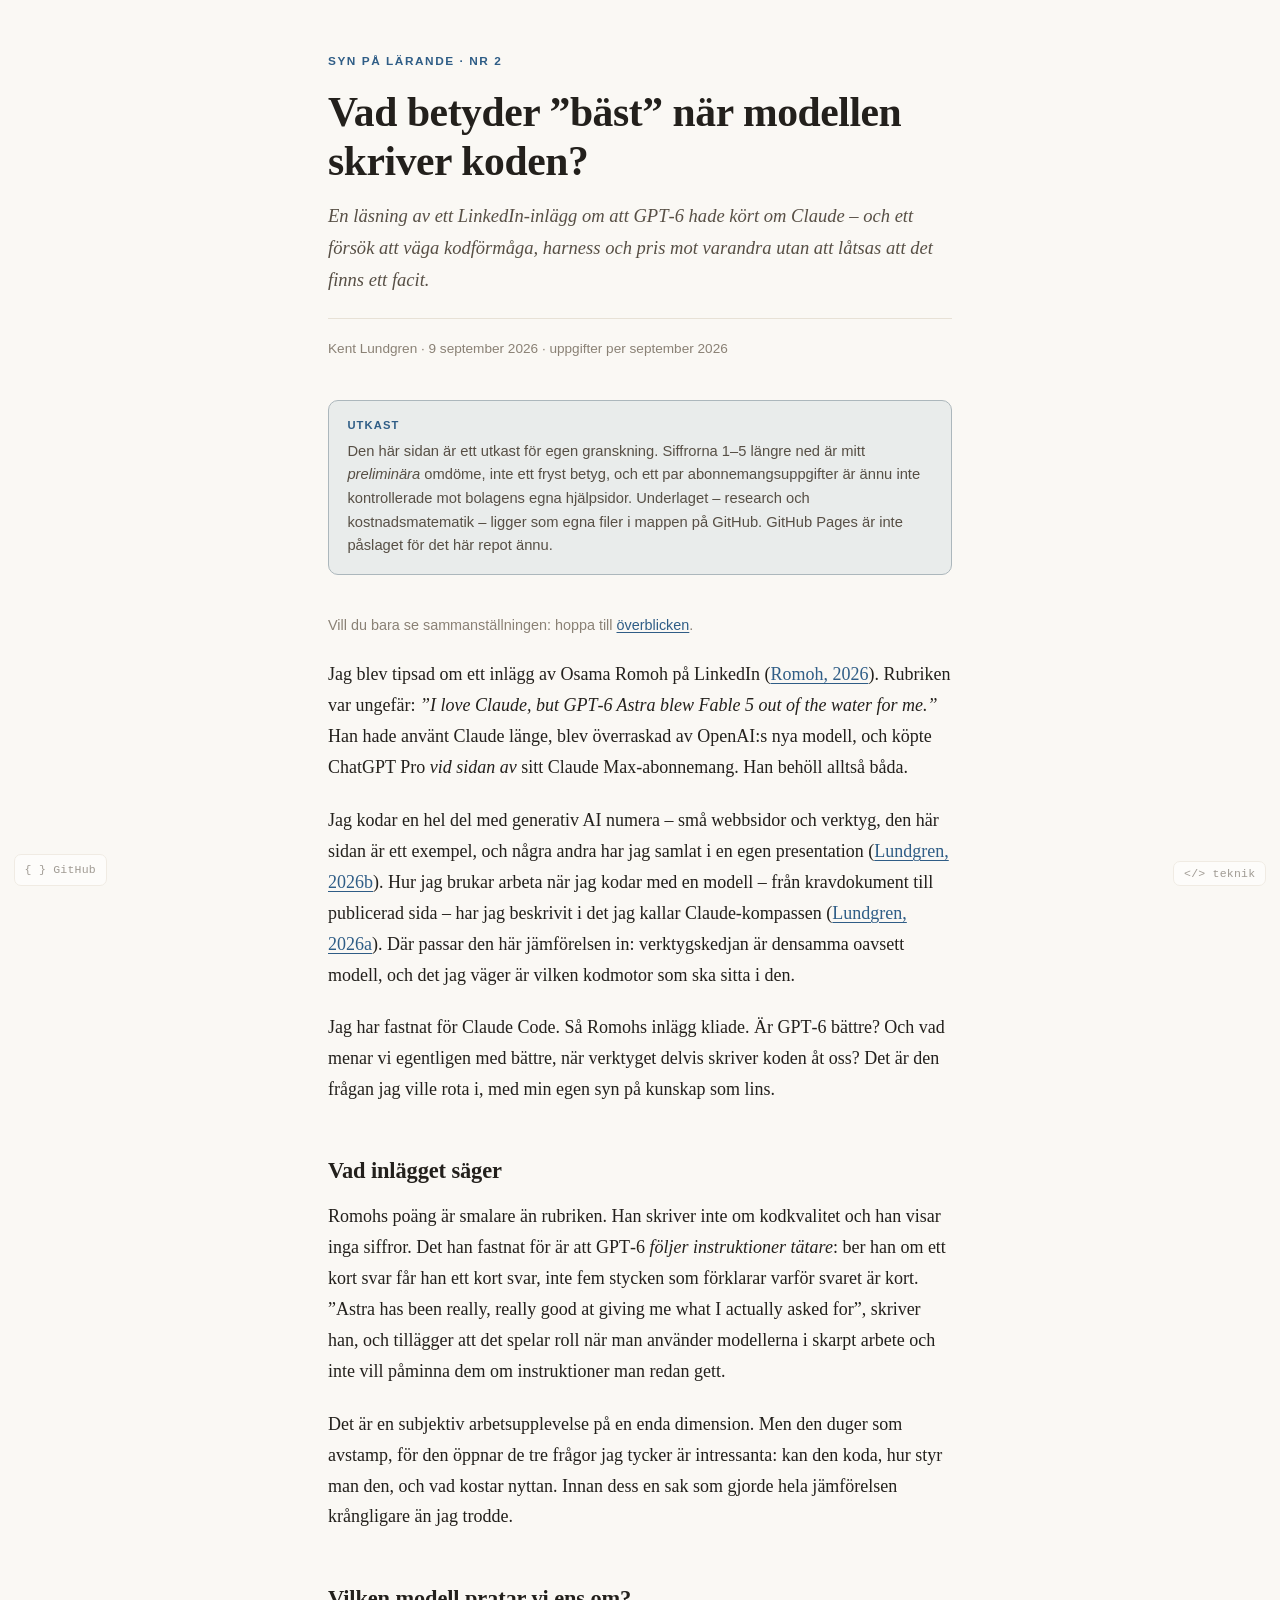
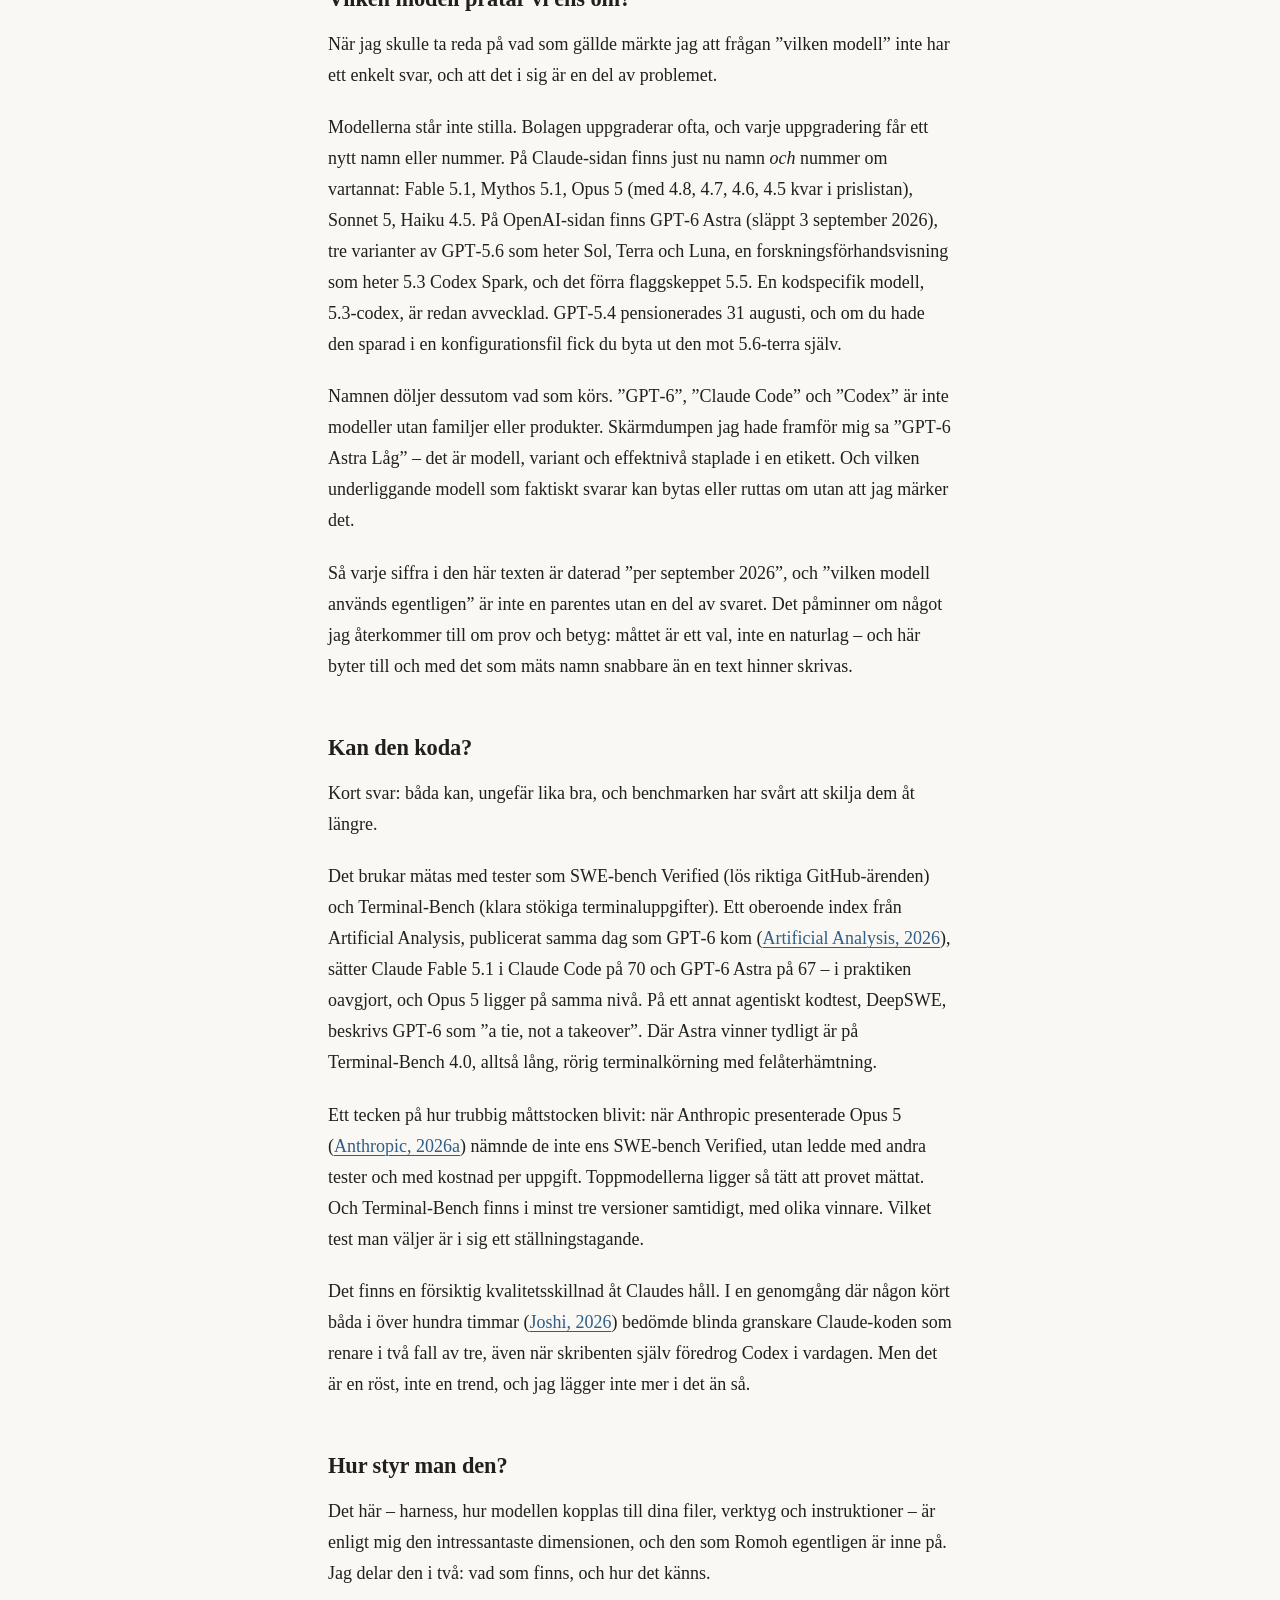
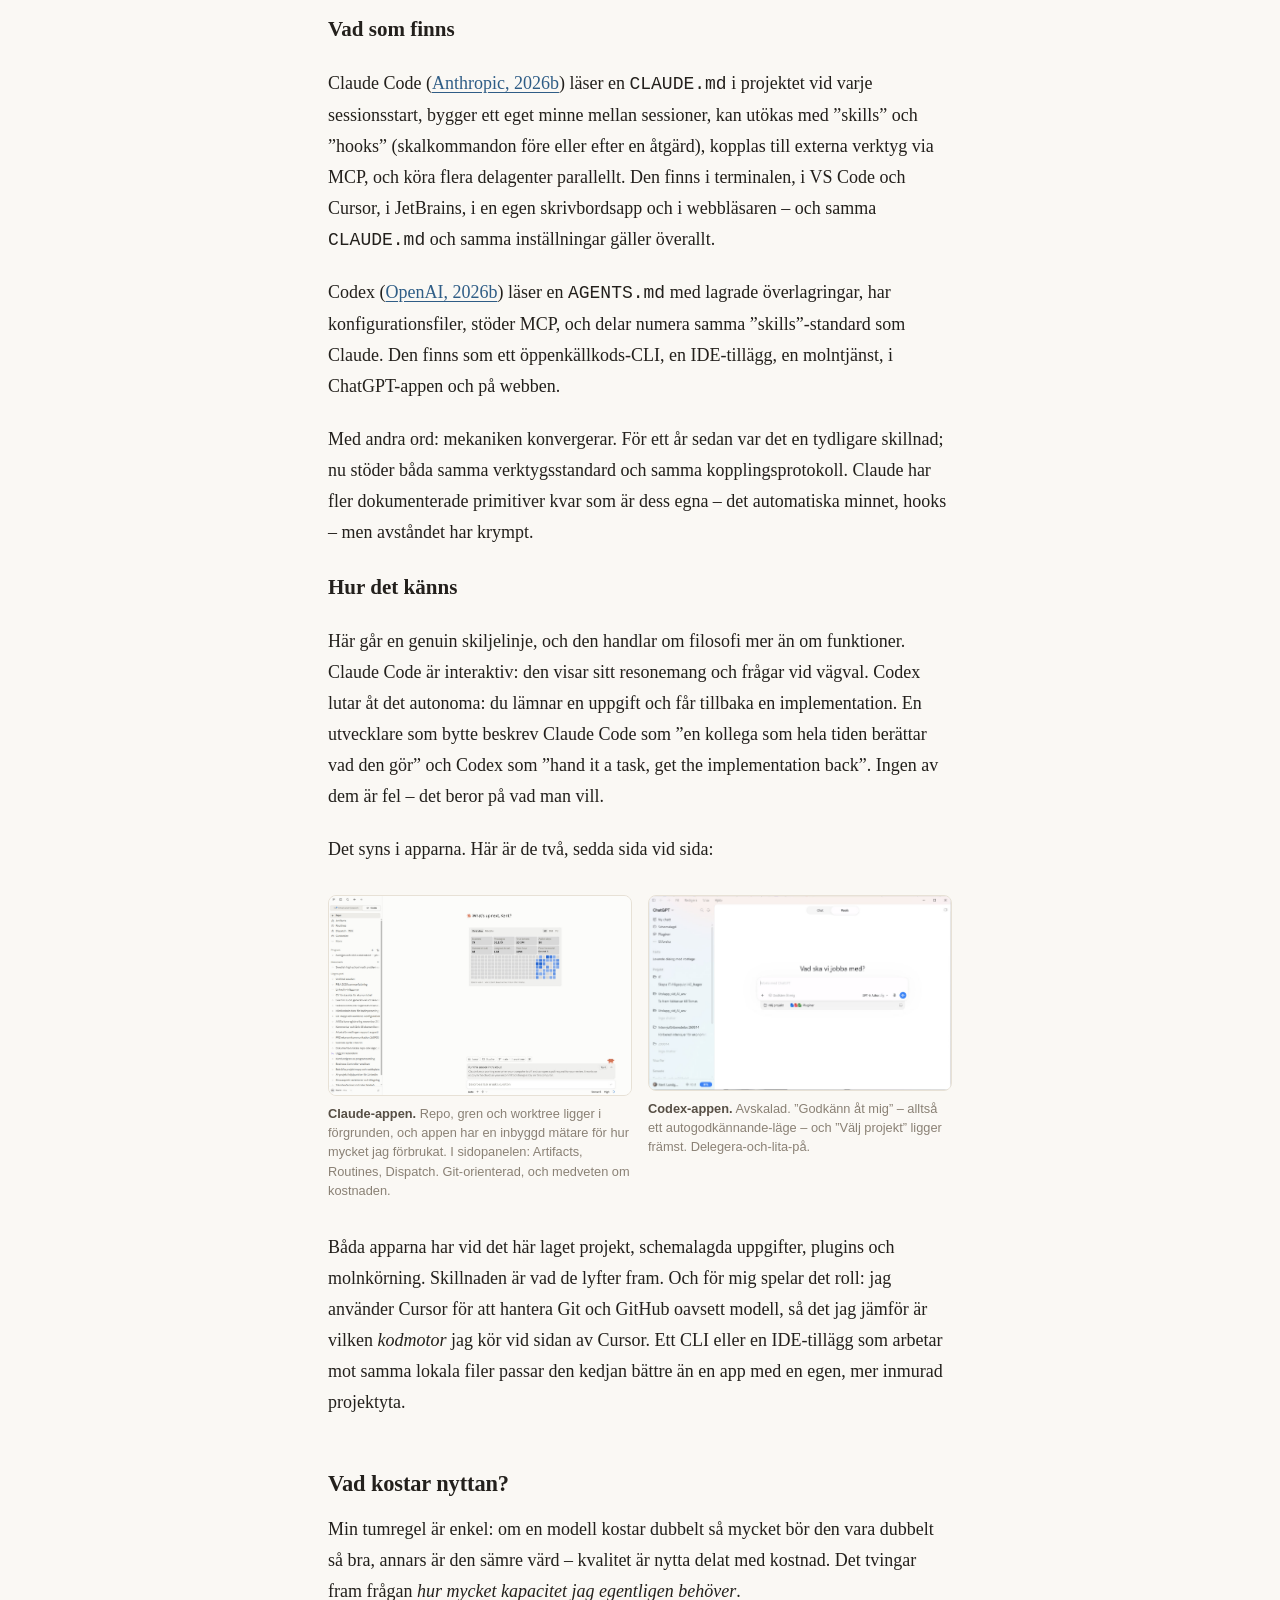
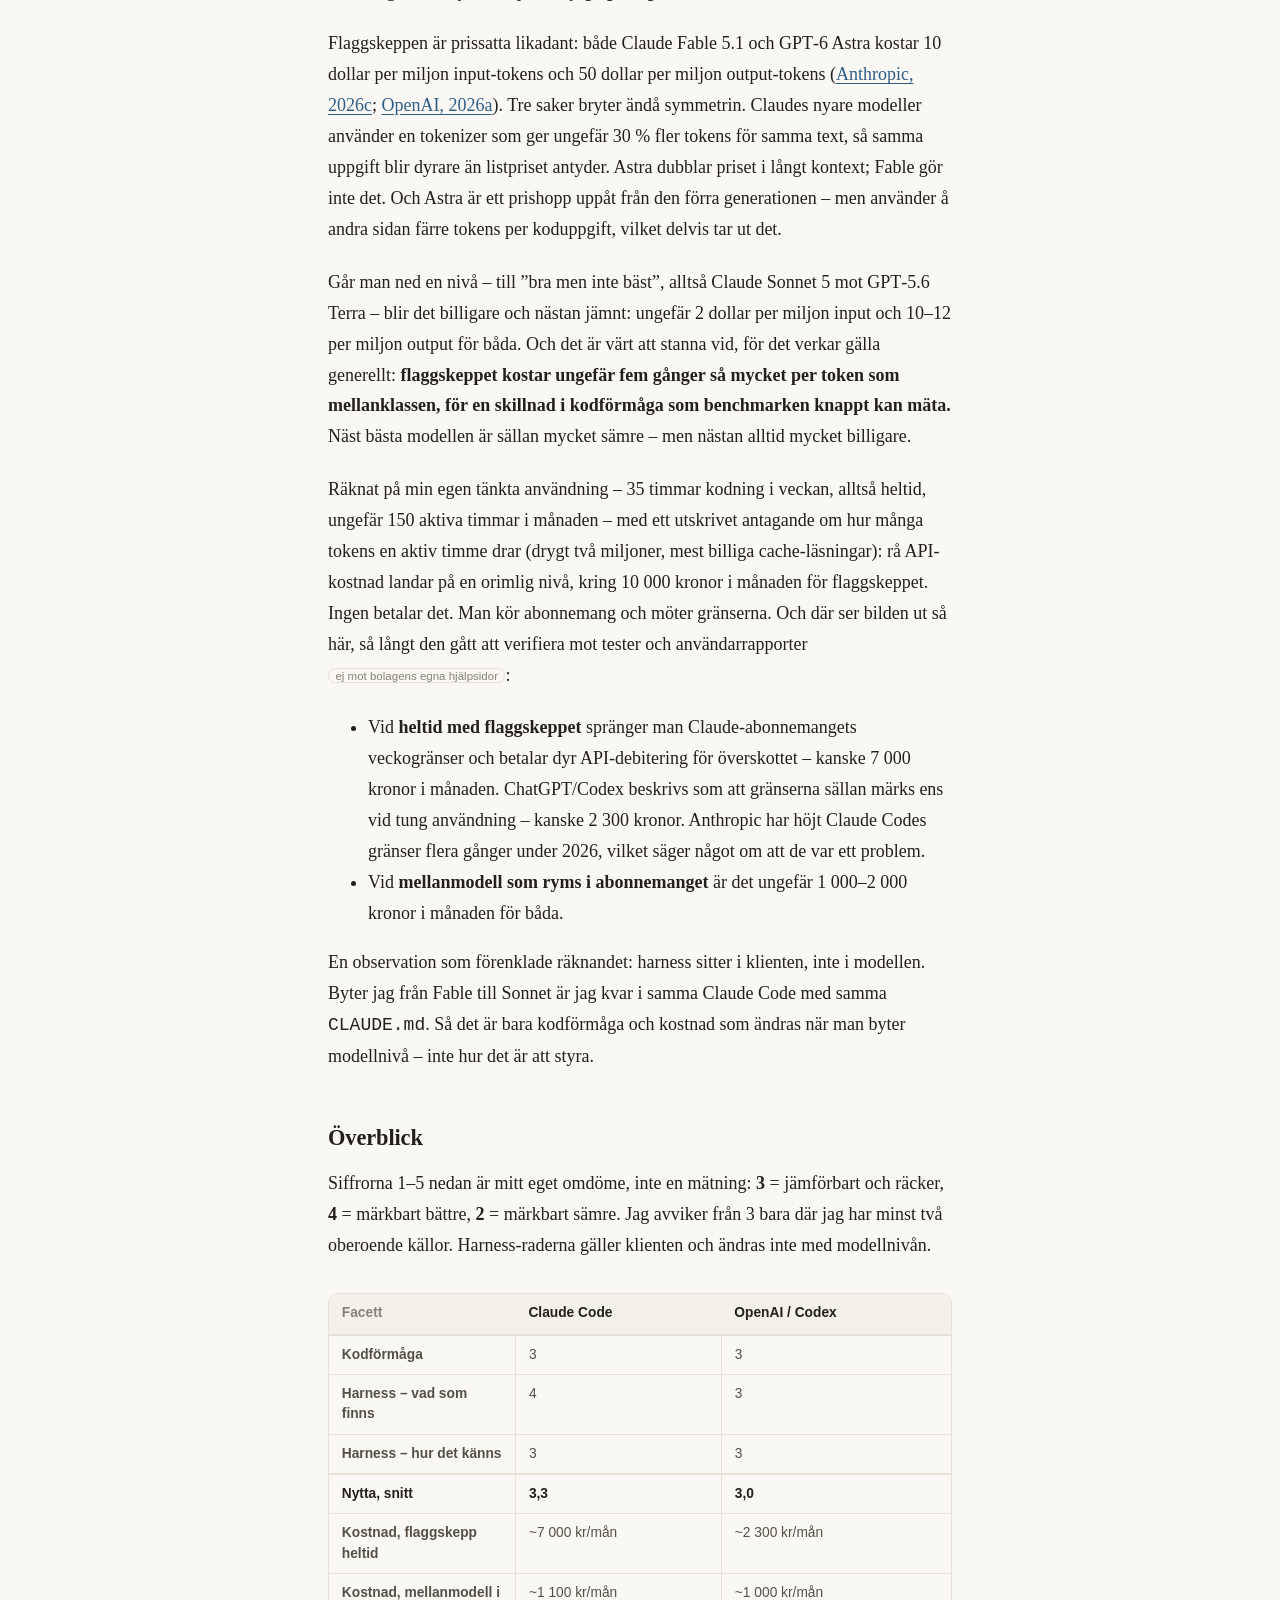
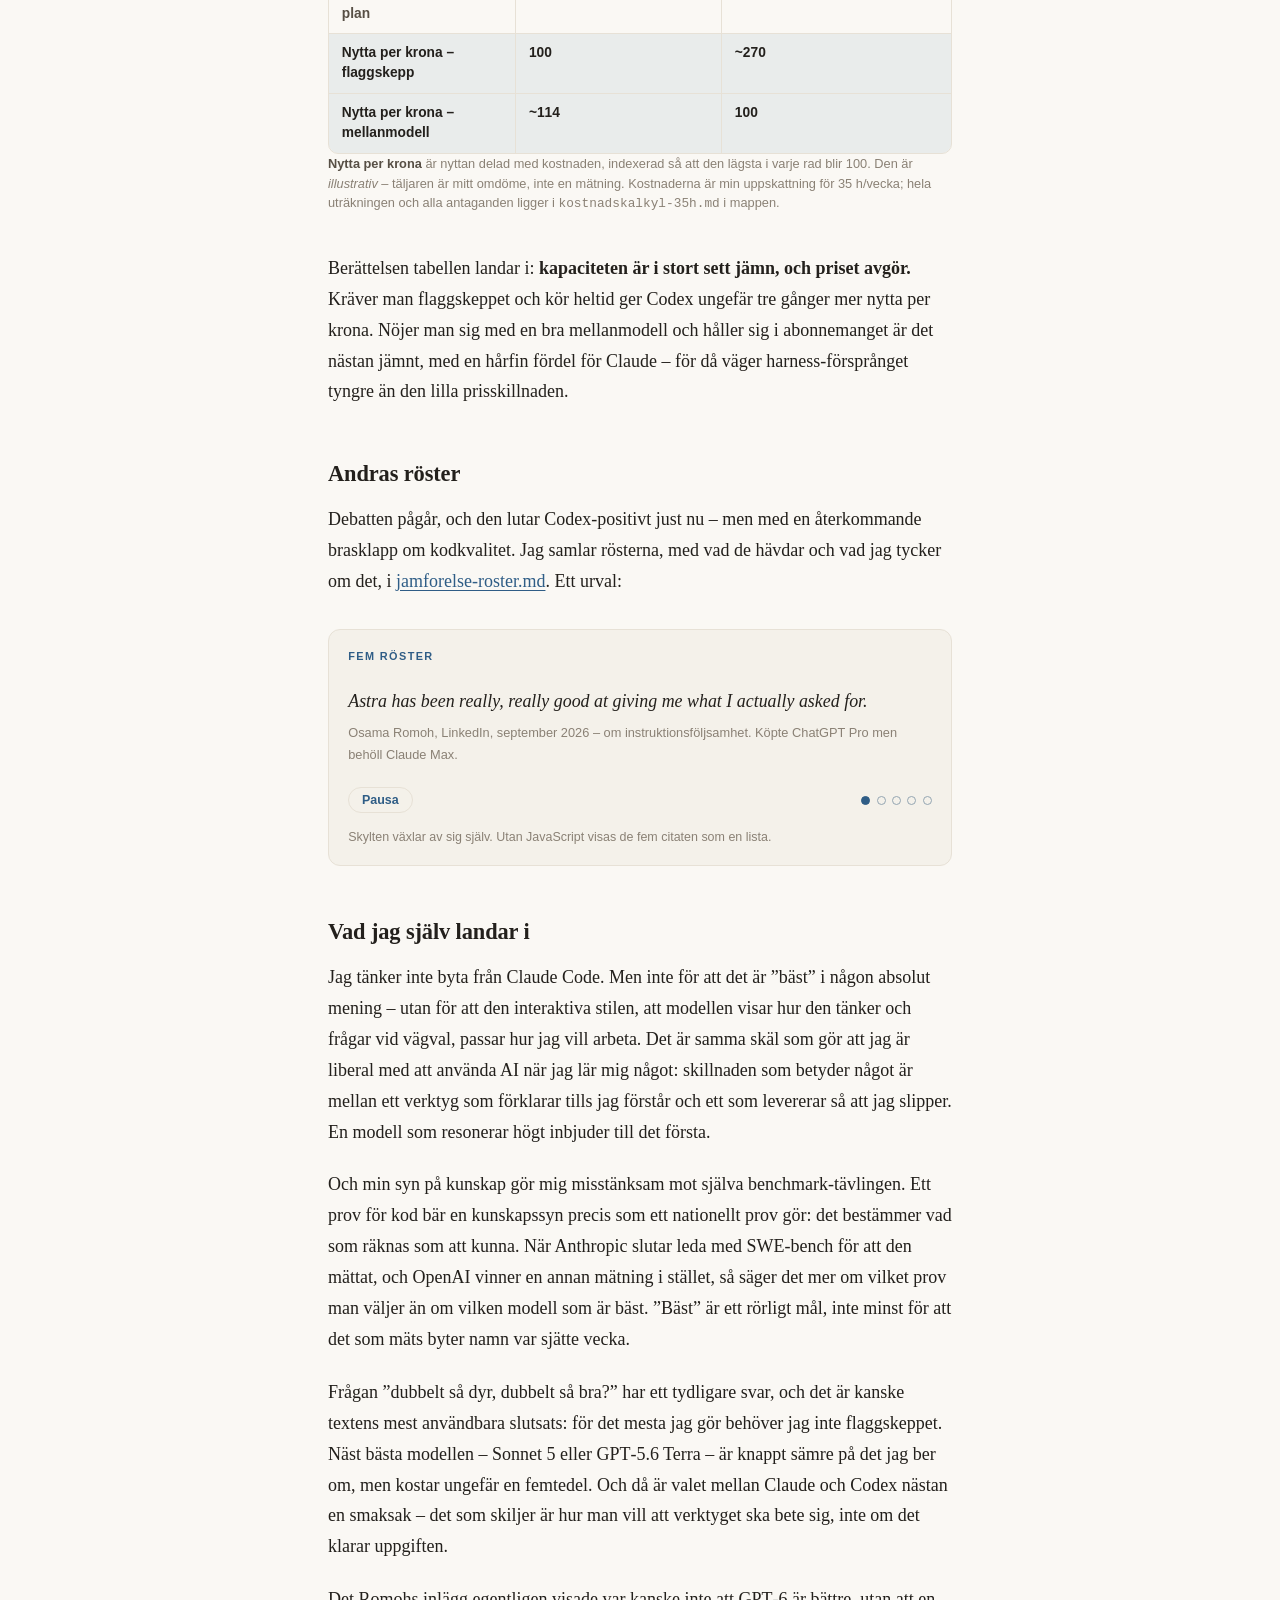
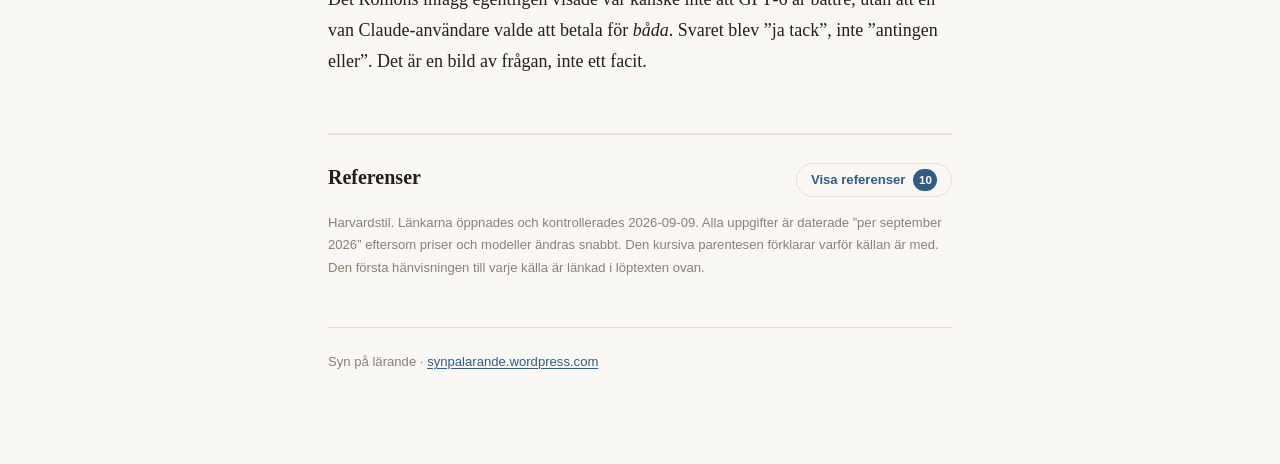
==== synpalarande/Nr2/index.html @ d7200929 "Update index.html and PRD for AI model comparison - Enhanced `index.html` with additional references" ====
<!doctype html>
<html lang="sv">
<head>
<meta charset="utf-8">
<meta name="viewport" content="width=device-width, initial-scale=1">
<title>Vad betyder "bäst" när modellen skriver koden? Syn på lärande nr 2</title>
<meta name="description" content="En jämförelse av Claude och OpenAI/Codex för kodning – kodförmåga, harness och pris per token – och varför 'bäst' beror på vilken fråga man ställer. Uppgifter per september 2026.">
<link rel="stylesheet" href="styles.css">
</head>
<body>
<article class="page">

  <header class="page__header">
    <p class="kicker">Syn på lärande &middot; Nr 2</p>
    <h1>Vad betyder &rdquo;bäst&rdquo; när modellen skriver koden?</h1>
    <p class="lead">En läsning av ett LinkedIn-inlägg om att GPT&#8209;6 hade
    kört om Claude &ndash; och ett försök att väga kodförmåga, harness och pris
    mot varandra utan att låtsas att det finns ett facit.</p>
    <p class="byline">Kent Lundgren &middot; 9 september 2026 &middot; uppgifter per september 2026</p>
  </header>

  <div class="prose">

    <div class="draftnote">
      <span class="draftnote__flag">Utkast</span>
      <p>Den här sidan är ett utkast för egen granskning. Siffrorna 1&ndash;5
      längre ned är mitt <em>preliminära</em> omdöme, inte ett fryst betyg, och
      ett par abonnemangsuppgifter är ännu inte kontrollerade mot bolagens egna
      hjälpsidor. Underlaget &ndash; research och kostnadsmatematik &ndash;
      ligger som egna filer i mappen på GitHub. GitHub Pages är inte påslaget
      för det här repot ännu.</p>
    </div>

    <p class="jump">Vill du bara se sammanställningen: hoppa till
    <a href="#Overblick">överblicken</a>.</p>

    <p>Jag blev tipsad om ett inlägg av Osama Romoh på LinkedIn
    (<a href="#ref-romoh">Romoh, 2026</a>). Rubriken var ungefär:
    <em>&rdquo;I love Claude, but GPT&#8209;6 Astra blew Fable 5 out of the water
    for me.&rdquo;</em> Han hade använt Claude länge, blev överraskad av OpenAI:s
    nya modell, och köpte ChatGPT Pro <em>vid sidan av</em> sitt
    Claude&nbsp;Max-abonnemang. Han behöll alltså båda.</p>

    <p>Jag kodar en hel del med generativ AI numera &ndash; små webbsidor och
    verktyg, den här sidan är ett exempel, och några andra har jag samlat i en
    egen presentation
    (<a href="https://kentlundgren.github.io/AI-teknik/Presentationer/Nr1/" target="_blank" rel="noopener">Lundgren, 2026b</a>).
    Hur jag brukar arbeta när jag kodar med en modell &ndash; från kravdokument
    till publicerad sida &ndash; har jag beskrivit i det jag kallar
    Claude-kompassen
    (<a href="https://kentlundgren.github.io/AI-teknik/AI_modeller/Claude/olika_Claude_modeller/" target="_blank" rel="noopener">Lundgren, 2026a</a>).
    Där passar den här jämförelsen in: verktygskedjan är densamma oavsett modell,
    och det jag väger är vilken kodmotor som ska sitta i den.</p>

    <p>Jag har fastnat för Claude Code. Så Romohs inlägg kliade. Är GPT&#8209;6
    bättre? Och vad menar vi egentligen med bättre, när verktyget delvis skriver
    koden åt oss? Det är den frågan jag ville rota i, med min egen syn på kunskap
    som lins.</p>

    <h2 id="Inledning">Vad inlägget säger <a class="anchor" href="#Inledning" aria-label="Länk till detta avsnitt">#</a></h2>

    <p>Romohs poäng är smalare än rubriken. Han skriver inte om kodkvalitet och
    han visar inga siffror. Det han fastnat för är att GPT&#8209;6 <em>följer
    instruktioner tätare</em>: ber han om ett kort svar får han ett kort svar,
    inte fem stycken som förklarar varför svaret är kort. &rdquo;Astra has been
    really, really good at giving me what I actually asked for&rdquo;, skriver
    han, och tillägger att det spelar roll när man använder modellerna i skarpt
    arbete och inte vill påminna dem om instruktioner man redan gett.</p>

    <p>Det är en subjektiv arbetsupplevelse på en enda dimension. Men den duger
    som avstamp, för den öppnar de tre frågor jag tycker är intressanta: kan den
    koda, hur styr man den, och vad kostar nyttan. Innan dess en sak som gjorde
    hela jämförelsen krångligare än jag trodde.</p>

    <h2 id="VilkenModell">Vilken modell pratar vi ens om? <a class="anchor" href="#VilkenModell" aria-label="Länk till detta avsnitt">#</a></h2>

    <p>När jag skulle ta reda på vad som gällde märkte jag att frågan
    &rdquo;vilken modell&rdquo; inte har ett enkelt svar, och att det i sig är en
    del av problemet.</p>

    <p>Modellerna står inte stilla. Bolagen uppgraderar ofta, och varje
    uppgradering får ett nytt namn eller nummer. På Claude-sidan finns just nu
    namn <em>och</em> nummer om vartannat: Fable&nbsp;5.1, Mythos&nbsp;5.1,
    Opus&nbsp;5 (med 4.8, 4.7, 4.6, 4.5 kvar i prislistan), Sonnet&nbsp;5,
    Haiku&nbsp;4.5. På OpenAI-sidan finns GPT&#8209;6 Astra (släppt 3 september
    2026), tre varianter av GPT&#8209;5.6 som heter Sol, Terra och Luna, en
    forskningsförhandsvisning som heter 5.3 Codex Spark, och det förra
    flaggskeppet 5.5. En kodspecifik modell, 5.3&#8209;codex, är redan avvecklad.
    GPT&#8209;5.4 pensionerades 31 augusti, och om du hade den sparad i en
    konfigurationsfil fick du byta ut den mot 5.6&#8209;terra själv.</p>

    <p>Namnen döljer dessutom vad som körs. &rdquo;GPT&#8209;6&rdquo;,
    &rdquo;Claude Code&rdquo; och &rdquo;Codex&rdquo; är inte modeller utan
    familjer eller produkter. Skärmdumpen jag hade framför mig sa
    &rdquo;GPT&#8209;6 Astra Låg&rdquo; &ndash; det är modell, variant och
    effektnivå staplade i en etikett. Och vilken underliggande modell som
    faktiskt svarar kan bytas eller ruttas om utan att jag märker det.</p>

    <p>Så varje siffra i den här texten är daterad &rdquo;per september
    2026&rdquo;, och &rdquo;vilken modell används egentligen&rdquo; är inte en
    parentes utan en del av svaret. Det påminner om något jag återkommer till om
    prov och betyg: måttet är ett val, inte en naturlag &ndash; och här byter
    till och med det som mäts namn snabbare än en text hinner skrivas.</p>

    <h2 id="Kodformaga">Kan den koda? <a class="anchor" href="#Kodformaga" aria-label="Länk till detta avsnitt">#</a></h2>

    <p>Kort svar: båda kan, ungefär lika bra, och benchmarken har svårt att
    skilja dem åt längre.</p>

    <p>Det brukar mätas med tester som SWE&#8209;bench Verified (lös riktiga
    GitHub-ärenden) och Terminal&#8209;Bench (klara stökiga terminaluppgifter).
    Ett oberoende index från Artificial Analysis, publicerat samma dag som
    GPT&#8209;6 kom
    (<a href="https://artificialanalysis.ai/articles/benchmarking-gpt-6-astra" target="_blank" rel="noopener">Artificial Analysis, 2026</a>),
    sätter Claude Fable&nbsp;5.1 i Claude Code på 70 och GPT&#8209;6 Astra på 67
    &ndash; i praktiken oavgjort, och Opus&nbsp;5 ligger på samma nivå. På ett
    annat agentiskt kodtest, DeepSWE, beskrivs GPT&#8209;6 som &rdquo;a tie, not
    a takeover&rdquo;. Där Astra vinner tydligt är på Terminal&#8209;Bench 4.0,
    alltså lång, rörig terminalkörning med felåterhämtning.</p>

    <p>Ett tecken på hur trubbig måttstocken blivit: när Anthropic presenterade
    Opus&nbsp;5
    (<a href="https://www.anthropic.com/news/claude-opus-5" target="_blank" rel="noopener">Anthropic, 2026a</a>)
    nämnde de inte ens SWE&#8209;bench Verified, utan ledde med andra tester och
    med kostnad per uppgift. Toppmodellerna ligger så tätt att provet mättat.
    Och Terminal&#8209;Bench finns i minst tre versioner samtidigt, med olika
    vinnare. Vilket test man väljer är i sig ett ställningstagande.</p>

    <p>Det finns en försiktig kvalitetsskillnad åt Claudes håll. I en genomgång
    där någon kört båda i över hundra timmar
    (<a href="https://composio.dev/content/claude-code-vs-openai-codex" target="_blank" rel="noopener">Joshi, 2026</a>)
    bedömde blinda granskare Claude-koden som renare i två fall av tre, även när
    skribenten själv föredrog Codex i vardagen. Men det är en röst, inte en
    trend, och jag lägger inte mer i det än så.</p>

    <h2 id="Harness">Hur styr man den? <a class="anchor" href="#Harness" aria-label="Länk till detta avsnitt">#</a></h2>

    <p>Det här &ndash; harness, hur modellen kopplas till dina filer, verktyg
    och instruktioner &ndash; är enligt mig den intressantaste dimensionen, och
    den som Romoh egentligen är inne på. Jag delar den i två: vad som finns, och
    hur det känns.</p>

    <h3 id="HarnessMekanism">Vad som finns <a class="anchor" href="#HarnessMekanism" aria-label="Länk till detta avsnitt">#</a></h3>

    <p>Claude Code
    (<a href="https://code.claude.com/docs/en/overview" target="_blank" rel="noopener">Anthropic, 2026b</a>)
    läser en <code>CLAUDE.md</code> i projektet vid varje sessionsstart, bygger
    ett eget minne mellan sessioner, kan utökas med &rdquo;skills&rdquo; och
    &rdquo;hooks&rdquo; (skalkommandon före eller efter en åtgärd), kopplas till
    externa verktyg via MCP, och köra flera delagenter parallellt. Den finns i
    terminalen, i VS Code och Cursor, i JetBrains, i en egen skrivbordsapp och i
    webbläsaren &ndash; och samma <code>CLAUDE.md</code> och samma inställningar
    gäller överallt.</p>

    <p>Codex
    (<a href="https://learn.chatgpt.com/docs" target="_blank" rel="noopener">OpenAI, 2026b</a>)
    läser en <code>AGENTS.md</code> med lagrade överlagringar, har
    konfigurationsfiler, stöder MCP, och delar numera samma
    &rdquo;skills&rdquo;-standard som Claude. Den finns som ett
    öppenkällkods-CLI, en IDE-tillägg, en molntjänst, i ChatGPT-appen och på
    webben.</p>

    <p>Med andra ord: mekaniken konvergerar. För ett år sedan var det en
    tydligare skillnad; nu stöder båda samma verktygsstandard och samma
    kopplingsprotokoll. Claude har fler dokumenterade primitiver kvar som är
    dess egna &ndash; det automatiska minnet, hooks &ndash; men avståndet har
    krympt.</p>

    <h3 id="HarnessErgonomi">Hur det känns <a class="anchor" href="#HarnessErgonomi" aria-label="Länk till detta avsnitt">#</a></h3>

    <p>Här går en genuin skiljelinje, och den handlar om filosofi mer än om
    funktioner. Claude Code är interaktiv: den visar sitt resonemang och frågar
    vid vägval. Codex lutar åt det autonoma: du lämnar en uppgift och får
    tillbaka en implementation. En utvecklare som bytte beskrev Claude Code som
    &rdquo;en kollega som hela tiden berättar vad den gör&rdquo; och Codex som
    &rdquo;hand it a task, get the implementation back&rdquo;. Ingen av dem är
    fel &ndash; det beror på vad man vill.</p>

    <p>Det syns i apparna. Här är de två, sedda sida vid sida:</p>

    <div class="figpair">
      <figure>
        <img src="Bilder/Claude_app_260909.jpg" alt="Claude-appen, Code-fliken: rubrik &rdquo;What's up next, Kent?&rdquo;, en förbruknings-dashboard med sessioner, meddelanden och tokens, och en rad med Local, Studier, main och worktree.">
        <figcaption><b>Claude-appen.</b> Repo, gren och worktree ligger i
        förgrunden, och appen har en inbyggd mätare för hur mycket jag förbrukat.
        I sidopanelen: Artifacts, Routines, Dispatch. Git-orienterad, och
        medveten om kostnaden.</figcaption>
      </figure>
      <figure>
        <img src="Bilder/Codex_app_260909.jpg" alt="ChatGPT/Codex-appen, Work-fliken: &rdquo;Vad ska vi jobba med?&rdquo;, en knapp &rdquo;Godkänn åt mig&rdquo; och modellväljaren GPT-6 Astra Låg.">
        <figcaption><b>Codex-appen.</b> Avskalad. &rdquo;Godkänn åt mig&rdquo;
        &ndash; alltså ett autogodkännande-läge &ndash; och &rdquo;Välj
        projekt&rdquo; ligger främst. Delegera-och-lita-på.</figcaption>
      </figure>
    </div>

    <p>Båda apparna har vid det här laget projekt, schemalagda uppgifter,
    plugins och molnkörning. Skillnaden är vad de lyfter fram. Och för mig
    spelar det roll: jag använder Cursor för att hantera Git och GitHub oavsett
    modell, så det jag jämför är vilken <em>kodmotor</em> jag kör vid sidan av
    Cursor. Ett CLI eller en IDE-tillägg som arbetar mot samma lokala filer
    passar den kedjan bättre än en app med en egen, mer inmurad projektyta.</p>

    <h2 id="PrisNytta">Vad kostar nyttan? <a class="anchor" href="#PrisNytta" aria-label="Länk till detta avsnitt">#</a></h2>

    <p>Min tumregel är enkel: om en modell kostar dubbelt så mycket bör den vara
    dubbelt så bra, annars är den sämre värd &ndash; kvalitet är nytta delat med
    kostnad. Det tvingar fram frågan <em>hur mycket kapacitet jag egentligen
    behöver</em>.</p>

    <p>Flaggskeppen är prissatta likadant: både Claude Fable&nbsp;5.1 och
    GPT&#8209;6 Astra kostar 10 dollar per miljon input-tokens och 50 dollar per
    miljon output-tokens
    (<a href="https://platform.claude.com/docs/en/about-claude/pricing" target="_blank" rel="noopener">Anthropic, 2026c</a>;
    <a href="https://developers.openai.com/api/docs/pricing" target="_blank" rel="noopener">OpenAI, 2026a</a>).
    Tre saker bryter ändå symmetrin. Claudes nyare modeller använder en
    tokenizer som ger ungefär 30&nbsp;% fler tokens för samma text, så samma
    uppgift blir dyrare än listpriset antyder. Astra dubblar priset i långt
    kontext; Fable gör inte det. Och Astra är ett prishopp uppåt från den förra
    generationen &ndash; men använder å andra sidan färre tokens per koduppgift,
    vilket delvis tar ut det.</p>

    <p>Går man ned en nivå &ndash; till &rdquo;bra men inte bäst&rdquo;, alltså
    Claude Sonnet&nbsp;5 mot GPT&#8209;5.6 Terra &ndash; blir det billigare och
    nästan jämnt: ungefär 2 dollar per miljon input och 10&ndash;12 per miljon
    output för båda. Och det är värt att stanna vid, för det verkar gälla
    generellt: <strong>flaggskeppet kostar ungefär fem gånger så mycket per
    token som mellanklassen, för en skillnad i kodförmåga som benchmarken knappt
    kan mäta.</strong> Näst bästa modellen är sällan mycket sämre &ndash; men
    nästan alltid mycket billigare.</p>

    <p>Räknat på min egen tänkta användning &ndash; 35 timmar kodning i veckan,
    alltså heltid, ungefär 150 aktiva timmar i månaden &ndash; med ett utskrivet
    antagande om hur många tokens en aktiv timme drar (drygt två miljoner, mest
    billiga cache-läsningar): rå API-kostnad landar på en orimlig nivå, kring
    10&nbsp;000 kronor i månaden för flaggskeppet. Ingen betalar det. Man kör
    abonnemang och möter gränserna. Och där ser bilden ut så här, så långt den
    gått att verifiera mot tester och användarrapporter <span class="prov">ej mot bolagens egna hjälpsidor</span>:</p>

    <ul>
      <li>Vid <strong>heltid med flaggskeppet</strong> spränger man
      Claude&#8209;abonnemangets veckogränser och betalar dyr API-debitering för
      överskottet &ndash; kanske 7&nbsp;000 kronor i månaden. ChatGPT/Codex
      beskrivs som att gränserna sällan märks ens vid tung användning &ndash;
      kanske 2&nbsp;300 kronor. Anthropic har höjt Claude Codes gränser flera
      gånger under 2026, vilket säger något om att de var ett problem.</li>
      <li>Vid <strong>mellanmodell som ryms i abonnemanget</strong> är det
      ungefär 1&nbsp;000&ndash;2&nbsp;000 kronor i månaden för båda.</li>
    </ul>

    <p>En observation som förenklade räknandet: harness sitter i klienten, inte
    i modellen. Byter jag från Fable till Sonnet är jag kvar i samma Claude Code
    med samma <code>CLAUDE.md</code>. Så det är bara kodförmåga och kostnad som
    ändras när man byter modellnivå &ndash; inte hur det är att styra.</p>

    <h2 id="Overblick">Överblick <a class="anchor" href="#Overblick" aria-label="Länk till detta avsnitt">#</a></h2>

    <p>Siffrorna 1&ndash;5 nedan är mitt eget omdöme, inte en mätning:
    <b>3</b>&nbsp;=&nbsp;jämförbart och räcker, <b>4</b>&nbsp;=&nbsp;märkbart
    bättre, <b>2</b>&nbsp;=&nbsp;märkbart sämre. Jag avviker från 3 bara där jag
    har minst två oberoende källor. Harness-raderna gäller klienten och ändras
    inte med modellnivån.</p>

    <div class="compare compare--neutral">
      <div class="compare__scroll">
        <table>
          <thead>
            <tr>
              <th scope="col">Facett</th>
              <th scope="col">Claude Code</th>
              <th scope="col">OpenAI / Codex</th>
            </tr>
          </thead>
          <tbody>
            <tr>
              <th scope="row">Kodförmåga</th>
              <td class="num">3</td>
              <td class="num">3</td>
            </tr>
            <tr>
              <th scope="row">Harness &ndash; vad som finns</th>
              <td class="num">4</td>
              <td class="num">3</td>
            </tr>
            <tr>
              <th scope="row">Harness &ndash; hur det känns</th>
              <td class="num">3</td>
              <td class="num">3</td>
            </tr>
            <tr class="sum">
              <th scope="row">Nytta, snitt</th>
              <td class="num">3,3</td>
              <td class="num">3,0</td>
            </tr>
            <tr>
              <th scope="row">Kostnad, flaggskepp heltid</th>
              <td class="num">~7&nbsp;000 kr/mån</td>
              <td class="num">~2&nbsp;300 kr/mån</td>
            </tr>
            <tr>
              <th scope="row">Kostnad, mellanmodell i plan</th>
              <td class="num">~1&nbsp;100 kr/mån</td>
              <td class="num">~1&nbsp;000 kr/mån</td>
            </tr>
            <tr class="index">
              <th scope="row">Nytta per krona &ndash; flaggskepp</th>
              <td class="num">100</td>
              <td class="num">~270</td>
            </tr>
            <tr class="index">
              <th scope="row">Nytta per krona &ndash; mellanmodell</th>
              <td class="num">~114</td>
              <td class="num">100</td>
            </tr>
          </tbody>
        </table>
      </div>
      <p class="scale-legend">
        <b>Nytta per krona</b> är nyttan delad med kostnaden, indexerad så att
        den lägsta i varje rad blir 100. Den är <em>illustrativ</em> &ndash;
        täljaren är mitt omdöme, inte en mätning. Kostnaderna är min uppskattning
        för 35&nbsp;h/vecka; hela uträkningen och alla antaganden ligger i
        <code>kostnadskalkyl-35h.md</code> i mappen.
      </p>
    </div>

    <p>Berättelsen tabellen landar i: <strong>kapaciteten är i stort sett jämn,
    och priset avgör.</strong> Kräver man flaggskeppet och kör heltid ger
    Codex ungefär tre gånger mer nytta per krona. Nöjer man sig med en bra
    mellanmodell och håller sig i abonnemanget är det nästan jämnt, med en
    hårfin fördel för Claude &ndash; för då väger harness-försprånget tyngre än
    den lilla prisskillnaden.</p>

    <h2 id="AndraRoster">Andras röster <a class="anchor" href="#AndraRoster" aria-label="Länk till detta avsnitt">#</a></h2>

    <p>Debatten pågår, och den lutar Codex-positivt just nu &ndash; men med en
    återkommande brasklapp om kodkvalitet. Jag samlar rösterna, med vad de
    hävdar och vad jag tycker om det, i
    <a href="jamforelse-roster.md">jamforelse-roster.md</a>. Ett urval:</p>

    <div class="voices" aria-label="Röster om Claude mot Codex">
      <p class="voices__kicker">Fem röster</p>
      <div class="voices__frame">
        <ul class="voices__list" id="voicesList">
          <li class="voices__item is-active">
            <blockquote>Astra has been really, really good at giving me what I
            actually asked for.</blockquote>
            <cite>Osama Romoh, LinkedIn, september 2026 &ndash; om
            instruktionsföljsamhet. Köpte ChatGPT Pro men behöll Claude Max.</cite>
          </li>
          <li class="voices__item">
            <blockquote>If someone made me uninstall one today, it's not Codex.</blockquote>
            <cite>Prathit Joshi, Composio, augusti 2026 &ndash; efter 100+
            timmar med båda. Codex vann 3&ndash;2, men blinda granskare bedömde
            Claude-koden som renare.</cite>
          </li>
          <li class="voices__item">
            <blockquote>Fast mode + generous limits = more reps.</blockquote>
            <cite>Peter Yang, tidigare inbiten Claude Code-användare, om varför
            han bytte till Codex &ndash; iterationstakt, inte kapacitet.</cite>
          </li>
          <li class="voices__item">
            <blockquote>65&nbsp;% föredrar Codex i vardagen &ndash; men blinda
            granskningar bedömde Claude-koden som renare 67&nbsp;% av gångerna.</blockquote>
            <cite>Refererad utvecklarenkät, 2026. Ursprunget är inte spårat till
            en primärkälla.</cite>
          </li>
          <li class="voices__item">
            <blockquote>Claude Code för arkitektur och planering, Codex för
            tät implementation. Konsensus: kör båda.</blockquote>
            <cite>Sammanfattning av flera jämförelser &ndash; det vanligaste
            rådet är att inte välja.</cite>
          </li>
        </ul>
      </div>
      <div class="voices__controls">
        <button type="button" class="voices__toggle" id="voicesToggle">Pausa</button>
        <div class="voices__dots" id="voicesDots" aria-hidden="true"></div>
      </div>
      <figcaption>Skylten växlar av sig själv. Utan JavaScript visas de fem
      citaten som en lista.</figcaption>
    </div>

    <h2 id="VadJagLandarI">Vad jag själv landar i <a class="anchor" href="#VadJagLandarI" aria-label="Länk till detta avsnitt">#</a></h2>

    <p>Jag tänker inte byta från Claude Code. Men inte för att det är
    &rdquo;bäst&rdquo; i någon absolut mening &ndash; utan för att den
    interaktiva stilen, att modellen visar hur den tänker och frågar vid vägval,
    passar hur jag vill arbeta. Det är samma skäl som gör att jag är liberal med
    att använda AI när jag lär mig något: skillnaden som betyder något är
    mellan ett verktyg som förklarar tills jag förstår och ett som levererar så
    att jag slipper. En modell som resonerar högt inbjuder till det första.</p>

    <p>Och min syn på kunskap gör mig misstänksam mot själva benchmark-tävlingen.
    Ett prov för kod bär en kunskapssyn precis som ett nationellt prov gör: det
    bestämmer vad som räknas som att kunna. När Anthropic slutar leda med
    SWE&#8209;bench för att den mättat, och OpenAI vinner en annan mätning i
    stället, så säger det mer om vilket prov man väljer än om vilken modell som
    är bäst. &rdquo;Bäst&rdquo; är ett rörligt mål, inte minst för att det som
    mäts byter namn var sjätte vecka.</p>

    <p>Frågan &rdquo;dubbelt så dyr, dubbelt så bra?&rdquo; har ett tydligare
    svar, och det är kanske textens mest användbara slutsats: för det mesta jag
    gör behöver jag inte flaggskeppet. Näst bästa modellen &ndash; Sonnet&nbsp;5
    eller GPT&#8209;5.6 Terra &ndash; är knappt sämre på det jag ber om, men
    kostar ungefär en femtedel. Och då är valet mellan Claude
    och Codex nästan en smaksak &ndash; det som skiljer är hur man vill att
    verktyget ska bete sig, inte om det klarar uppgiften.</p>

    <p>Det Romohs inlägg egentligen visade var kanske inte att GPT&#8209;6 är
    bättre, utan att en van Claude-användare valde att betala för <em>båda</em>.
    Svaret blev &rdquo;ja tack&rdquo;, inte &rdquo;antingen eller&rdquo;. Det är
    en bild av frågan, inte ett facit.</p>

  </div>

  <section class="refs" aria-labelledby="Referenser">
    <div class="refs__bar">
      <h2 id="Referenser">Referenser <a class="anchor" href="#Referenser" aria-label="Länk till detta avsnitt">#</a></h2>
      <button type="button" class="refs__toggle" id="refsToggle" aria-expanded="true" aria-controls="refs-list">
        <span class="refs__toggle-text">Dölj referenser</span>
        <span class="refs__count">10</span>
      </button>
    </div>

    <p class="refs__note">Harvardstil. Länkarna öppnades och kontrollerades
    2026-09-09. Alla uppgifter är daterade &rdquo;per september 2026&rdquo;
    eftersom priser och modeller ändras snabbt. Den kursiva parentesen förklarar
    varför källan är med. Den första hänvisningen till varje källa är länkad i
    löptexten ovan.</p>

    <div class="refs__list" id="refs-list">

      <p id="ref-anthropic-opus5">Anthropic (2026a) <em>Claude Opus 5</em>.
      Nyhet, 24 juli 2026. Tillgänglig på:
      <a href="https://www.anthropic.com/news/claude-opus-5" target="_blank" rel="noopener">https://www.anthropic.com/news/claude-opus-5</a>
      (hämtad 2026-09-09).
      <em>(Anthropics egen presentation av Opus 5. Nämner inte SWE-bench
      Verified, utan leder med andra tester och med kostnad per uppgift &ndash;
      själva iakttagelsen att flaggskeppsannonsen gått ifrån standardmåttet.)</em></p>

      <p id="ref-anthropic-code">Anthropic (2026b) <em>Claude Code overview</em>.
      Produktdokumentation. Tillgänglig på:
      <a href="https://code.claude.com/docs/en/overview" target="_blank" rel="noopener">https://code.claude.com/docs/en/overview</a>
      (hämtad 2026-09-09).
      <em>(Primärkälla för vilka ytor Claude Code har och vilka
      harness-primitiver som finns: CLAUDE.md, auto memory, skills, hooks, MCP,
      subagenter. Grunden för avsnittet &rdquo;Vad som finns&rdquo;.)</em></p>

      <p id="ref-anthropic-pricing">Anthropic (2026c) <em>Pricing</em>.
      Plattformsdokumentation. Tillgänglig på:
      <a href="https://platform.claude.com/docs/en/about-claude/pricing" target="_blank" rel="noopener">https://platform.claude.com/docs/en/about-claude/pricing</a>
      (hämtad 2026-09-09).
      <em>(Primärkälla för alla Claude-priser per miljon tokens, cache-priser,
      och noten om att modeller från 4.7 och framåt använder en tokenizer som
      ger ~30&nbsp;% fler tokens för samma text.)</em></p>

      <p id="ref-aa-astra">Artificial Analysis (2026) <em>Benchmarking GPT-6
      Astra</em>. Analys, 3 september 2026. Tillgänglig på:
      <a href="https://artificialanalysis.ai/articles/benchmarking-gpt-6-astra" target="_blank" rel="noopener">https://artificialanalysis.ai/articles/benchmarking-gpt-6-astra</a>
      (hämtad 2026-09-09).
      <em>(Oberoende benchmark. Källan för att Fable&nbsp;5.1 i Claude Code
      leder deras Coding Agent Index med 70 mot GPT-6 Astras 67, och för att
      Astra är mer token-effektiv på kod.)</em></p>

      <p id="ref-composio">Joshi, P. (2026) <em>Claude Code vs Codex: what I
      learned after 100+ hours with both</em>. Composio-bloggen, 18 augusti
      2026. Tillgänglig på:
      <a href="https://composio.dev/content/claude-code-vs-openai-codex" target="_blank" rel="noopener">https://composio.dev/content/claude-code-vs-openai-codex</a>
      (hämtad 2026-09-09).
      <em>(Hands-on-jämförelse med redovisad metod. Källan för
      &rdquo;Codex vann 3&ndash;2&rdquo;, för att blinda granskare bedömde
      Claude-koden som renare, för citatet om att inte avinstallera Codex, och
      för abonnemangsgränsernas praktiska betydelse.)</em></p>

      <p id="ref-lundgren-kompassen">Lundgren, K. (2026a) <em>Claude-kompassen</em>.
      Interaktiv sida, publicerad 29 juli 2026. Tillgänglig på:
      <a href="https://kentlundgren.github.io/AI-teknik/AI_modeller/Claude/olika_Claude_modeller/" target="_blank" rel="noopener">https://kentlundgren.github.io/AI-teknik/AI_modeller/Claude/olika_Claude_modeller/</a>
      (hämtad 2026-09-09).
      <em>(Min egen beskrivning av hur jag arbetar med generativ AI när jag
      kodar &ndash; från kravdokument via filhantering och val av arbetsyta till
      versionshantering och publicering. Den processen är ramen som den här
      jämförelsen sker inom.)</em></p>

      <p id="ref-lundgren-presentationer">Lundgren, K. (2026b) <em>AI-projekt,
      en resa &ndash; version Nr 1</em>. Interaktiv presentation, daterad
      4 september 2026. Tillgänglig på:
      <a href="https://kentlundgren.github.io/AI-teknik/Presentationer/Nr1/" target="_blank" rel="noopener">https://kentlundgren.github.io/AI-teknik/Presentationer/Nr1/</a>
      (hämtad 2026-09-09).
      <em>(En presentation av några av de program och sidor jag byggt med
      generativ AI som verktyg &ndash; konkreta exempel på vad processen ovan
      lett till.)</em></p>

      <p id="ref-openai-pricing">OpenAI (2026a) <em>API Pricing</em>.
      Utvecklardokumentation. Tillgänglig på:
      <a href="https://developers.openai.com/api/docs/pricing" target="_blank" rel="noopener">https://developers.openai.com/api/docs/pricing</a>
      (hämtad 2026-09-09).
      <em>(Primärkälla för GPT-6 Astras pris, för att långt kontext dubblar
      priset, och för priserna på GPT-5.6 Sol, Terra och Luna.)</em></p>

      <p id="ref-openai-codex">OpenAI (2026b) <em>Codex documentation</em>
      (inklusive <em>Models</em>). Tillgänglig på:
      <a href="https://learn.chatgpt.com/docs" target="_blank" rel="noopener">https://learn.chatgpt.com/docs</a>
      (hämtad 2026-09-09).
      <em>(Primärkälla för vilka klienter Codex har &ndash; CLI, IDE-tillägg,
      moln, ChatGPT-app &ndash; för AGENTS.md och konfigurationsfilerna, och för
      modellväljaren: Astra, Sol, Terra, Luna, samt att 5.3-codex avvecklats och
      5.4 pensionerats.)</em></p>

      <p id="ref-romoh">Romoh, O. (2026) <em>&rdquo;I love Claude, but GPT-6
      Astra blew Fable 5 out of the water for me&rdquo;</em>. Inlägg, LinkedIn,
      september 2026.
      <em>(Texten hela genomgången utgår från. Permalänk och exakt datum är inte
      verifierade &ndash; inlägget lästes via en skärmdump. Handlar om
      instruktionsföljsamhet, inte kodkvalitet, och innehåller inga siffror.)</em></p>

    </div>
  </section>

  <footer class="page__footer">
    <p>Syn på lärande &middot;
    <a href="https://synpalarande.wordpress.com/" target="_blank" rel="noopener">synpalarande.wordpress.com</a></p>
  </footer>

</article>

<a class="corner corner-left" href="https://github.com/kentlundgren/Studier/tree/main/synpalarande/Nr2" target="_blank" rel="noopener">{ } GitHub</a>
<button type="button" class="corner corner-right" id="techBtn" aria-label="Tekniköversikt">&lt;/&gt; teknik</button>

<div class="modal-overlay" id="techModal" hidden>
  <div class="modal" role="dialog" aria-modal="true" aria-labelledby="tech-title">
    <button type="button" class="modal__close" id="techClose" aria-label="Stäng">&times;</button>
    <h2 id="tech-title">Hur den här sidan är byggd</h2>
    <p class="modal__intro">En kort not om tekniken bakom sidan och om hur den
    kom till.</p>

    <h3>Tekniken</h3>
    <div class="tech-grid">
      <div class="tech-card">
        <h4>Tre filer, noll ramverk</h4>
        <p>Ren HTML, CSS och JavaScript i tre separata filer. Inget React, ingen
        byggkedja, inga externa bibliotek. Typsnitten är de som redan finns i
        din webbläsare.</p>
      </div>
      <div class="tech-card">
        <h4>Ingenting lämnar sidan</h4>
        <p>Ingen server, ingen analytics, inga cookies, ingen inloggning.
        JavaScript sköter tre saker: fäller ihop referenslistan, öppnar den här
        rutan, och driver den växlande skylten med röster.</p>
      </div>
      <div class="tech-card">
        <h4>Fungerar utan JavaScript</h4>
        <p>Hela texten, tabellen och alla källänkar fungerar även med skript
        avstängt. Då står referenslistan utfälld och skyltens fem citat visas
        som en lista.</p>
      </div>
      <div class="tech-card">
        <h4>Byggd för att länkas</h4>
        <p>Varje avsnitt och varje referens har ett stabilt id, så att en
        enskild del går att länka direkt till &ndash; till exempel
        <code>&hellip;/Nr2/#Overblick</code>.</p>
      </div>
      <div class="tech-card">
        <h4>Tabellen scrollar i sidled</h4>
        <p>På en smal skärm kan överblickstabellen scrollas i sidled i sin egen
        ruta, utan att hela sidan gör det.</p>
      </div>
      <div class="tech-card">
        <h4>Två skärmdumpar</h4>
        <p>Bilderna av de två apparna är mina egna, tagna 9 september 2026.
        Vänsterpanelen är kvar med flit &ndash; den visar hur apparna faktiskt
        ser ut i bruk.</p>
      </div>
    </div>

    <h3>Metoden</h3>
    <div class="tech-grid">
      <div class="tech-card">
        <h4>Nr 2 av flera</h4>
        <p>Samma upplägg som Nr 1: en text som avstamp, argument åt olika håll,
        egen sammanvägning som ramas som en bild av frågan, inte ett facit.
        Den här gången ett LinkedIn-inlägg om AI för kodning.</p>
      </div>
      <div class="tech-card">
        <h4>Priser mot primärkälla</h4>
        <p>Alla priser och den mesta produktinformationen är hämtad från
        Anthropics och OpenAI:s egna sidor och kontrollerad 9 september 2026.
        Två saker kunde inte verifieras mot primärkälla: exakta
        abonnemangsgränser (bolagens hjälpsidor krävde inloggning) och
        permalänken till LinkedIn-inlägget.</p>
      </div>
      <div class="tech-card">
        <h4>Benchmark-siffrorna är omtvistade &ndash; med flit</h4>
        <p>Att testerna spretar är inte en brist i underlaget, det är poängen.
        Ett oberoende index används där det finns; annars redovisas att olika
        mätningar ger olika svar.</p>
      </div>
      <div class="tech-card">
        <h4>Siffrorna 1&ndash;5 är mitt omdöme</h4>
        <p>De är min egen bedömning, inte en mätning, och de står så i texten.
        Jag avviker från &rdquo;3 = jämförbart&rdquo; bara där minst två
        oberoende källor pekar åt samma håll.</p>
      </div>
      <div class="tech-card">
        <h4>Kostnadskalkylen ligger öppen</h4>
        <p>Uträkningen för 35 timmar i veckan, med alla antaganden utskrivna,
        ligger som <code>kostnadskalkyl-35h.md</code> i mappen på GitHub,
        tillsammans med ett research-underlag.</p>
      </div>
      <div class="tech-card">
        <h4>AI som verktyg, inte författare</h4>
        <p>Jag har använt en språkmodell för sökning, källhantering och struktur.
        Ställningstagandena och slutsatsen är mina. Det speglar samma hållning
        som texten själv landar i.</p>
      </div>
    </div>
  </div>
</div>

<script src="script.js"></script>
</body>
</html>
---- synpalarande/Nr2/styles.css ----
:root {
  color-scheme: light dark;
  --bg: #faf8f4;
  --surface: #ffffff;
  --ink: #23201c;
  --ink-soft: #574f45;
  --ink-faint: #8a8175;
  --accent: #2f5d86;
  --accent-strong: #21486a;
  --rule: #e7e1d6;
  --card: #f4f1ea;
  --maxw: 43rem;
}

@media (prefers-color-scheme: dark) {
  :root {
    --bg: #171614;
    --surface: #1f1e1b;
    --ink: #ece7df;
    --ink-soft: #c3bcb0;
    --ink-faint: #8f877a;
    --accent: #7fb0d6;
    --accent-strong: #a7c9e6;
    --rule: #34322d;
    --card: #26241f;
  }
}

* { box-sizing: border-box; }

body {
  margin: 0;
  background: var(--bg);
  color: var(--ink);
  font-family: Georgia, "Iowan Old Style", "Times New Roman", serif;
  font-size: 1.125rem;
  line-height: 1.72;
  -webkit-text-size-adjust: 100%;
}

.page {
  max-width: var(--maxw);
  margin: 0 auto;
  padding: clamp(1.5rem, 4vw, 3.5rem) clamp(1.1rem, 4vw, 2rem) 6rem;
}

/* Header */
.page__header { margin-bottom: 2.5rem; }

.kicker {
  font-family: -apple-system, BlinkMacSystemFont, "Segoe UI", Roboto, Helvetica, Arial, sans-serif;
  text-transform: uppercase;
  letter-spacing: 0.13em;
  font-size: 0.74rem;
  font-weight: 600;
  color: var(--accent);
  margin: 0 0 1rem;
}

.page__header h1 {
  font-size: clamp(1.85rem, 5.2vw, 2.6rem);
  line-height: 1.18;
  margin: 0 0 0.9rem;
  letter-spacing: -0.01em;
}

.lead {
  font-size: 1.16rem;
  color: var(--ink-soft);
  font-style: italic;
  margin: 0 0 1.4rem;
}

.byline {
  font-family: -apple-system, BlinkMacSystemFont, "Segoe UI", Roboto, Helvetica, Arial, sans-serif;
  font-size: 0.85rem;
  color: var(--ink-faint);
  margin: 0;
  padding-top: 1.1rem;
  border-top: 1px solid var(--rule);
}

/* Prose */
.prose p { margin: 0 0 1.35rem; }

.prose h2 {
  font-size: 1.4rem;
  line-height: 1.3;
  margin: 2.8rem 0 1rem;
  padding-top: 0.4rem;
  letter-spacing: -0.005em;
  scroll-margin-top: 1.5rem;
}

.anchor {
  margin-left: 0.35rem;
  font-weight: 400;
  color: var(--ink-faint);
  text-decoration: none;
  opacity: 0;
  transition: opacity 0.12s ease, color 0.12s ease;
}
h2:hover .anchor,
.anchor:focus { opacity: 1; }
.anchor:hover { color: var(--accent); }
@media (hover: none) {
  .anchor { opacity: 0.45; }
}

.prose em { font-style: italic; }
.prose strong { font-weight: 700; }

a {
  color: var(--accent);
  text-decoration-thickness: 1px;
  text-underline-offset: 0.14em;
}
a:hover { color: var(--accent-strong); }

/* References */
.refs {
  margin-top: 3.5rem;
  padding-top: 1.6rem;
  border-top: 2px solid var(--rule);
}

.refs__bar {
  display: flex;
  align-items: baseline;
  justify-content: space-between;
  gap: 1rem;
  flex-wrap: wrap;
}

.refs__bar h2 {
  font-size: 1.25rem;
  margin: 0;
  scroll-margin-top: 1.5rem;
}

.refs__toggle {
  font-family: -apple-system, BlinkMacSystemFont, "Segoe UI", Roboto, Helvetica, Arial, sans-serif;
  font-size: 0.82rem;
  font-weight: 600;
  color: var(--accent);
  background: transparent;
  border: 1px solid var(--rule);
  border-radius: 999px;
  padding: 0.32rem 0.85rem;
  cursor: pointer;
  display: inline-flex;
  align-items: center;
  gap: 0.5rem;
}
.refs__toggle:hover { border-color: var(--accent); }

.refs__count {
  background: var(--accent);
  color: #fff;
  border-radius: 999px;
  font-size: 0.72rem;
  min-width: 1.4rem;
  height: 1.4rem;
  padding: 0 0.35rem;
  display: inline-flex;
  align-items: center;
  justify-content: center;
}
@media (prefers-color-scheme: dark) {
  .refs__count { color: #10100e; }
}

.refs__note {
  font-family: -apple-system, BlinkMacSystemFont, "Segoe UI", Roboto, Helvetica, Arial, sans-serif;
  font-size: 0.82rem;
  color: var(--ink-faint);
  margin: 0.9rem 0 1.4rem;
}

.refs__list {
  font-family: -apple-system, BlinkMacSystemFont, "Segoe UI", Roboto, Helvetica, Arial, sans-serif;
  font-size: 0.92rem;
  line-height: 1.62;
}

.refs__list p {
  margin: 0 0 1.15rem;
  padding-left: 1.4rem;
  text-indent: -1.4rem;
  color: var(--ink-soft);
}
.refs__list em { color: var(--ink-faint); }
.refs__list a { word-break: break-word; }

.refs__list[data-collapsed="true"] { display: none; }

/* Footer */
.page__footer {
  margin-top: 3rem;
  padding-top: 1.4rem;
  border-top: 1px solid var(--rule);
  font-family: -apple-system, BlinkMacSystemFont, "Segoe UI", Roboto, Helvetica, Arial, sans-serif;
  font-size: 0.82rem;
  color: var(--ink-faint);
}
.page__footer p { margin: 0; }

/* Corner links */
.corner {
  position: fixed;
  bottom: 14px;
  z-index: 40;
  font-family: ui-monospace, SFMono-Regular, Menlo, Consolas, monospace;
  font-size: 0.72rem;
  letter-spacing: 0.02em;
  color: var(--ink-soft);
  background: var(--surface);
  border: 1px solid var(--rule);
  border-radius: 7px;
  padding: 0.32rem 0.6rem;
  text-decoration: none;
  opacity: 0.55;
  transition: opacity 0.15s ease, border-color 0.15s ease, color 0.15s ease;
  cursor: pointer;
}
.corner:hover { opacity: 1; border-color: var(--accent); color: var(--accent); }
.corner-left { left: 14px; }
.corner-right { right: 14px; }

/* Tech modal */
.modal-overlay {
  position: fixed;
  inset: 0;
  z-index: 60;
  background: rgba(20, 18, 15, 0.55);
  display: flex;
  align-items: flex-start;
  justify-content: center;
  padding: clamp(1rem, 5vh, 4rem) 1rem;
  overflow-y: auto;
}
.modal-overlay[hidden] { display: none; }

.modal {
  position: relative;
  background: var(--surface);
  color: var(--ink);
  border-radius: 14px;
  max-width: 640px;
  width: 100%;
  padding: 2rem clamp(1.2rem, 4vw, 2.1rem) 2.2rem;
  box-shadow: 0 24px 60px rgba(0, 0, 0, 0.28);
  font-family: -apple-system, BlinkMacSystemFont, "Segoe UI", Roboto, Helvetica, Arial, sans-serif;
}

.modal__close {
  position: absolute;
  top: 0.7rem;
  right: 0.9rem;
  background: transparent;
  border: none;
  font-size: 1.6rem;
  line-height: 1;
  color: var(--ink-faint);
  cursor: pointer;
  padding: 0.2rem 0.4rem;
}
.modal__close:hover { color: var(--ink); }

.modal h2 {
  font-family: Georgia, serif;
  font-size: 1.3rem;
  margin: 0 0 0.5rem;
}
.modal__intro {
  font-size: 0.9rem;
  color: var(--ink-soft);
  margin: 0 0 1.5rem;
}
.modal h3 {
  font-size: 0.78rem;
  text-transform: uppercase;
  letter-spacing: 0.12em;
  color: var(--accent);
  margin: 1.6rem 0 0.8rem;
}

.tech-grid {
  display: grid;
  grid-template-columns: 1fr 1fr;
  gap: 0.85rem;
}
@media (max-width: 33rem) {
  .tech-grid { grid-template-columns: 1fr; }
}

.tech-card {
  background: var(--card);
  border: 1px solid var(--rule);
  border-radius: 10px;
  padding: 0.85rem 0.9rem 0.95rem;
}
.tech-card h4 {
  font-size: 0.9rem;
  margin: 0 0 0.35rem;
}
.tech-card p {
  font-size: 0.83rem;
  line-height: 1.55;
  color: var(--ink-soft);
  margin: 0;
}

/* Comparison table */
.compare {
  margin: 2rem 0 2.4rem;
}

.compare__scroll {
  overflow-x: auto;
  -webkit-overflow-scrolling: touch;
  border: 1px solid var(--rule);
  border-radius: 10px;
}

.compare table {
  border-collapse: collapse;
  width: 100%;
  min-width: 34rem;
  font-family: -apple-system, BlinkMacSystemFont, "Segoe UI", Roboto, Helvetica, Arial, sans-serif;
  font-size: 0.86rem;
  line-height: 1.5;
}

.compare thead th {
  background: var(--card);
  text-align: left;
  font-weight: 700;
  color: var(--ink);
  padding: 0.6rem 0.8rem;
  border-bottom: 2px solid var(--rule);
}

.compare thead th:first-child {
  color: var(--ink-faint);
  font-weight: 600;
}

.compare tbody th {
  text-align: left;
  font-weight: 600;
  color: var(--ink-soft);
  padding: 0.55rem 0.8rem;
  vertical-align: top;
  width: 30%;
  border-bottom: 1px solid var(--rule);
}

.compare tbody td {
  padding: 0.55rem 0.8rem;
  vertical-align: top;
  color: var(--ink-soft);
  border-bottom: 1px solid var(--rule);
  border-left: 1px solid var(--rule);
}

.compare tbody tr:last-child th,
.compare tbody tr:last-child td {
  border-bottom: none;
}

.compare tbody td:nth-child(2) {
  background: color-mix(in srgb, var(--accent) 7%, transparent);
}

.compare figcaption {
  margin-top: 0.7rem;
  font-family: -apple-system, BlinkMacSystemFont, "Segoe UI", Roboto, Helvetica, Arial, sans-serif;
  font-size: 0.8rem;
  color: var(--ink-faint);
}

:focus-visible {
  outline: 2px solid var(--accent);
  outline-offset: 2px;
  border-radius: 3px;
}

/* Update note (PISA 2025) */
.update {
  background: color-mix(in srgb, var(--accent) 8%, transparent);
  border: 1px solid color-mix(in srgb, var(--accent) 32%, var(--rule));
  border-radius: 10px;
  padding: 1rem 1.15rem 1.05rem;
  margin: 0 0 2.4rem;
}
.update p { margin: 0; }
.update p + p { margin-top: 0.5rem; }
.update__flag {
  font-family: -apple-system, BlinkMacSystemFont, "Segoe UI", Roboto, Helvetica, Arial, sans-serif;
  text-transform: uppercase;
  letter-spacing: 0.1em;
  font-size: 0.72rem;
  font-weight: 700;
  color: var(--accent);
}
.update p#update-title {
  font-size: 1rem;
  line-height: 1.6;
  color: var(--ink-soft);
}

/* Revised passages + inline flag */
.prose p.revised {
  border-left: 2px solid color-mix(in srgb, var(--accent) 45%, var(--rule));
  background: color-mix(in srgb, var(--accent) 4%, transparent);
  padding: 0.2rem 0.5rem 0.2rem 0.9rem;
  margin-left: -0.9rem;
  border-radius: 0 4px 4px 0;
}

.rev-note {
  font-family: -apple-system, BlinkMacSystemFont, "Segoe UI", Roboto, Helvetica, Arial, sans-serif;
  font-size: 0.62rem;
  font-weight: 700;
  text-transform: uppercase;
  letter-spacing: 0.05em;
  color: var(--accent);
  background: color-mix(in srgb, var(--accent) 12%, transparent);
  border: 1px solid color-mix(in srgb, var(--accent) 32%, var(--rule));
  border-radius: 999px;
  padding: 0.08rem 0.42rem;
  margin-left: 0.4rem;
  text-decoration: none;
  white-space: nowrap;
  vertical-align: 0.12em;
}
.rev-note:hover {
  background: color-mix(in srgb, var(--accent) 20%, transparent);
  color: var(--accent-strong);
}

/* Changes ledger (PISA 2025) */
.changes { margin: 1.9rem 0 2.2rem; }

.changes__scroll {
  overflow-x: auto;
  -webkit-overflow-scrolling: touch;
  border: 1px solid var(--rule);
  border-radius: 10px;
}

.changes table {
  border-collapse: collapse;
  width: 100%;
  min-width: 32rem;
  font-family: -apple-system, BlinkMacSystemFont, "Segoe UI", Roboto, Helvetica, Arial, sans-serif;
  font-size: 0.86rem;
  line-height: 1.5;
}

.changes thead th {
  background: var(--card);
  text-align: left;
  font-weight: 700;
  color: var(--ink);
  padding: 0.6rem 0.8rem;
  border-bottom: 2px solid var(--rule);
}

.changes tbody td {
  padding: 0.6rem 0.8rem;
  vertical-align: top;
  color: var(--ink-soft);
  border-bottom: 1px solid var(--rule);
}

.changes tbody td:first-child {
  width: 40%;
  border-right: 1px solid var(--rule);
  color: var(--ink-faint);
  font-style: italic;
}

.changes tbody tr:last-child td { border-bottom: none; }

.changes b { color: var(--ink); font-weight: 700; }

.changes figcaption {
  margin-top: 0.7rem;
  font-family: -apple-system, BlinkMacSystemFont, "Segoe UI", Roboto, Helvetica, Arial, sans-serif;
  font-size: 0.8rem;
  color: var(--ink-faint);
}

/* Sverige mot OECD-snittet: liten sifferruta som möter invändningen
   "men Sverige ligger ju över snittet" med de faktiska talen */
.oecd-jmf { margin: 1.6rem 0 2rem; }

.oecd-jmf__scroll {
  overflow-x: auto;
  -webkit-overflow-scrolling: touch;
  border: 1px solid var(--rule);
  border-radius: 10px;
}

.oecd-jmf table {
  border-collapse: collapse;
  width: 100%;
  min-width: 20rem;
  font-family: -apple-system, BlinkMacSystemFont, "Segoe UI", Roboto, Helvetica, Arial, sans-serif;
  font-size: 0.86rem;
  line-height: 1.5;
}

.oecd-jmf caption {
  caption-side: top;
  text-align: left;
  font-weight: 700;
  color: var(--ink);
  padding: 0.6rem 0.8rem;
  border-bottom: 1px solid var(--rule);
}

.oecd-jmf thead th {
  background: var(--card);
  text-align: right;
  font-weight: 700;
  color: var(--ink);
  padding: 0.5rem 0.8rem;
  border-bottom: 2px solid var(--rule);
}

.oecd-jmf thead th:first-child { text-align: left; }

.oecd-jmf tbody th {
  text-align: left;
  font-weight: 600;
  color: var(--ink-soft);
  padding: 0.5rem 0.8rem;
  border-bottom: 1px solid var(--rule);
}

.oecd-jmf tbody td {
  padding: 0.5rem 0.8rem;
  text-align: right;
  font-variant-numeric: tabular-nums;
  color: var(--ink-soft);
  border-bottom: 1px solid var(--rule);
}

.oecd-jmf tbody tr:last-child th,
.oecd-jmf tbody tr:last-child td { border-bottom: none; }

.oecd-jmf tbody td:last-child { color: var(--ink-faint); }

.oecd-jmf figcaption {
  margin-top: 0.7rem;
  font-family: -apple-system, BlinkMacSystemFont, "Segoe UI", Roboto, Helvetica, Arial, sans-serif;
  font-size: 0.8rem;
  color: var(--ink-faint);
}

/* Skylt: sju röster */
.voices {
  margin: 2rem 0 2.4rem;
  padding: 1.1rem 1.2rem 1rem;
  background: var(--card);
  border: 1px solid var(--rule);
  border-radius: 12px;
}

.voices__kicker {
  font-family: -apple-system, BlinkMacSystemFont, "Segoe UI", Roboto, Helvetica, Arial, sans-serif;
  text-transform: uppercase;
  letter-spacing: 0.13em;
  font-size: 0.68rem;
  font-weight: 700;
  color: var(--accent);
  margin: 0 0 0.7rem;
}

.voices__list {
  list-style: none;
  margin: 0;
  padding: 0;
}

/* Utan JS: alla sju som en enkel lista */
.voices__item + .voices__item {
  margin-top: 0.9rem;
  padding-top: 0.9rem;
  border-top: 1px solid var(--rule);
}

.voices__item blockquote {
  margin: 0;
  font-size: 1.12rem;
  line-height: 1.5;
  font-style: italic;
  color: var(--ink);
}

.voices__item cite {
  display: block;
  margin-top: 0.5rem;
  font-family: -apple-system, BlinkMacSystemFont, "Segoe UI", Roboto, Helvetica, Arial, sans-serif;
  font-size: 0.8rem;
  font-style: normal;
  color: var(--ink-faint);
}

/* Med JS: en växlande skylt */
.voices--js .voices__frame {
  position: relative;
}

.voices--js .voices__list {
  display: grid;
}

.voices--js .voices__item {
  grid-area: 1 / 1;
  margin: 0;
  padding: 0;
  border: 0;
  opacity: 0;
  visibility: hidden;
  transition: opacity 0.45s ease, visibility 0s linear 0.45s;
}

.voices--js .voices__item.is-active {
  opacity: 1;
  visibility: visible;
  transition: opacity 0.45s ease, visibility 0s;
}

.voices__controls {
  display: none;
}

.voices--js .voices__controls {
  display: flex;
  align-items: center;
  justify-content: space-between;
  gap: 1rem;
  margin-top: 1rem;
}

.voices__toggle {
  font-family: -apple-system, BlinkMacSystemFont, "Segoe UI", Roboto, Helvetica, Arial, sans-serif;
  font-size: 0.78rem;
  font-weight: 600;
  color: var(--accent);
  background: transparent;
  border: 1px solid var(--rule);
  border-radius: 999px;
  padding: 0.3rem 0.8rem;
  cursor: pointer;
}
.voices__toggle:hover { border-color: var(--accent); }

.voices__dots {
  display: flex;
  gap: 0.4rem;
}

.voices__dot {
  width: 9px;
  height: 9px;
  padding: 0;
  border-radius: 50%;
  border: 1px solid color-mix(in srgb, var(--accent) 45%, var(--rule));
  background: transparent;
  cursor: pointer;
}
.voices__dot.is-active {
  background: var(--accent);
  border-color: var(--accent);
}
.voices__dot:hover { border-color: var(--accent); }

.voices figcaption {
  margin-top: 0.9rem;
  font-family: -apple-system, BlinkMacSystemFont, "Segoe UI", Roboto, Helvetica, Arial, sans-serif;
  font-size: 0.78rem;
  color: var(--ink-faint);
}

@media (prefers-reduced-motion: reduce) {
  .voices--js .voices__item {
    transition: none;
  }
}

/* Bildspel: tre diagram */
.slides {
  margin: 1.9rem 0 2.2rem;
}

.slides__list {
  list-style: none;
  margin: 0;
  padding: 0;
}

/* Utan JS: de tre diagrammen staplade */
.slides__item + .slides__item {
  margin-top: 1rem;
}

.slides__item img {
  display: block;
  width: 100%;
  height: auto;
  border: 1px solid var(--rule);
  border-radius: 8px;
  background: #fff;
}

/* Med JS: ett diagram i taget */
.slides--js .slides__list {
  display: grid;
}

.slides--js .slides__item {
  grid-area: 1 / 1;
  margin: 0;
  opacity: 0;
  visibility: hidden;
  transition: opacity 0.45s ease, visibility 0s linear 0.45s;
}

.slides--js .slides__item.is-active {
  opacity: 1;
  visibility: visible;
  transition: opacity 0.45s ease, visibility 0s;
}

.slides__controls {
  display: none;
}

.slides--js .slides__controls {
  display: flex;
  align-items: center;
  justify-content: space-between;
  gap: 1rem;
  margin-top: 0.8rem;
}

.slides__toggle {
  font-family: -apple-system, BlinkMacSystemFont, "Segoe UI", Roboto, Helvetica, Arial, sans-serif;
  font-size: 0.78rem;
  font-weight: 600;
  color: var(--accent);
  background: transparent;
  border: 1px solid var(--rule);
  border-radius: 999px;
  padding: 0.3rem 0.8rem;
  cursor: pointer;
}
.slides__toggle:hover { border-color: var(--accent); }

.slides__dots {
  display: flex;
  gap: 0.4rem;
}

.slides__dot {
  width: 9px;
  height: 9px;
  padding: 0;
  border-radius: 50%;
  border: 1px solid color-mix(in srgb, var(--accent) 45%, var(--rule));
  background: transparent;
  cursor: pointer;
}
.slides__dot.is-active {
  background: var(--accent);
  border-color: var(--accent);
}
.slides__dot:hover { border-color: var(--accent); }

.slides figcaption {
  margin-top: 0.8rem;
  font-family: -apple-system, BlinkMacSystemFont, "Segoe UI", Roboto, Helvetica, Arial, sans-serif;
  font-size: 0.78rem;
  color: var(--ink-faint);
}

@media (prefers-reduced-motion: reduce) {
  .slides--js .slides__item {
    transition: none;
  }
}

/* Ordförklaringar (visas vid hovring eller tangentbordsfokus) */
.gloss {
  position: relative;
  text-decoration: underline dotted;
  text-decoration-thickness: 1px;
  text-underline-offset: 0.18em;
  text-decoration-color: var(--ink-faint);
  cursor: help;
}

.gloss__pop {
  position: absolute;
  left: 0;
  top: calc(100% + 0.4rem);
  z-index: 30;
  width: max-content;
  max-width: min(22rem, 78vw);
  padding: 0.7rem 0.85rem;
  background: var(--surface);
  border: 1px solid var(--rule);
  border-radius: 9px;
  box-shadow: 0 10px 30px rgba(0, 0, 0, 0.2);
  font-family: -apple-system, BlinkMacSystemFont, "Segoe UI", Roboto, Helvetica, Arial, sans-serif;
  font-size: 0.86rem;
  font-style: normal;
  font-weight: 400;
  line-height: 1.5;
  letter-spacing: normal;
  color: var(--ink-soft);
  opacity: 0;
  visibility: hidden;
  transition: opacity 0.14s ease;
}

.gloss:hover .gloss__pop,
.gloss:focus .gloss__pop,
.gloss:focus-visible .gloss__pop {
  opacity: 1;
  visibility: visible;
}

/* På smal skärm: visa förklaringen som ett fält längst ned, aldrig beskuret */
@media (max-width: 34rem) {
  .gloss__pop {
    position: fixed;
    left: 1.1rem;
    right: 1.1rem;
    top: auto;
    bottom: 1.1rem;
    width: auto;
    max-width: none;
  }
}

@media (prefers-reduced-motion: reduce) {
  .gloss__pop { transition: none; }
}

/* ── Nr2-specifikt ─────────────────────────────────────────────── */

/* Hänvisning till överblicken, nära toppen */
.jump {
  font-family: -apple-system, BlinkMacSystemFont, "Segoe UI", Roboto, Helvetica, Arial, sans-serif;
  font-size: 0.9rem;
  color: var(--ink-faint);
  margin: 0 0 2.2rem;
}

/* Jämförelsetabellen ska vara neutral: ingen kolumn framhävd */
.compare--neutral tbody td:nth-child(2) { background: transparent; }
.compare--neutral tbody td { text-align: left; }
.compare--neutral .num { font-variant-numeric: tabular-nums; white-space: nowrap; }
.compare--neutral tbody tr.sum th,
.compare--neutral tbody tr.sum td {
  border-top: 2px solid var(--rule);
  color: var(--ink);
  font-weight: 700;
}
.compare--neutral tbody tr.index th,
.compare--neutral tbody tr.index td {
  background: color-mix(in srgb, var(--accent) 8%, transparent);
  color: var(--ink);
  font-weight: 700;
}

/* Skala-förklaring under tabellen */
.scale-legend {
  font-family: -apple-system, BlinkMacSystemFont, "Segoe UI", Roboto, Helvetica, Arial, sans-serif;
  font-size: 0.8rem;
  color: var(--ink-faint);
  line-height: 1.55;
  margin: 0.8rem 0 0;
}
.scale-legend b { color: var(--ink-soft); }

/* Två app-skärmdumpar */
.figpair {
  margin: 1.9rem 0 2rem;
  display: grid;
  grid-template-columns: 1fr 1fr;
  gap: 1rem;
}
@media (max-width: 40rem) {
  .figpair { grid-template-columns: 1fr; }
}
.figpair figure { margin: 0; }
.figpair img {
  display: block;
  width: 100%;
  height: auto;
  border: 1px solid var(--rule);
  border-radius: 8px;
  background: #fff;
}
.figpair figcaption {
  margin-top: 0.5rem;
  font-family: -apple-system, BlinkMacSystemFont, "Segoe UI", Roboto, Helvetica, Arial, sans-serif;
  font-size: 0.8rem;
  color: var(--ink-faint);
  line-height: 1.5;
}
.figpair figcaption b { color: var(--ink-soft); }

/* Liten inline-markör för osäker uppgift */
.prov {
  font-family: -apple-system, BlinkMacSystemFont, "Segoe UI", Roboto, Helvetica, Arial, sans-serif;
  font-size: 0.72rem;
  color: var(--ink-faint);
  border: 1px solid var(--rule);
  border-radius: 999px;
  padding: 0.04rem 0.4rem;
  white-space: nowrap;
  vertical-align: 0.1em;
}

/* Utkastruta (omdömen ej frysta) */
.draftnote {
  background: color-mix(in srgb, var(--accent) 8%, transparent);
  border: 1px solid color-mix(in srgb, var(--accent) 32%, var(--rule));
  border-radius: 10px;
  padding: 1rem 1.15rem;
  margin: 0 0 2.4rem;
  font-family: -apple-system, BlinkMacSystemFont, "Segoe UI", Roboto, Helvetica, Arial, sans-serif;
  font-size: 0.92rem;
  line-height: 1.6;
  color: var(--ink-soft);
}
.draftnote p { margin: 0; }
.draftnote__flag {
  text-transform: uppercase;
  letter-spacing: 0.1em;
  font-size: 0.7rem;
  font-weight: 700;
  color: var(--accent);
  display: block;
  margin-bottom: 0.3rem;
}
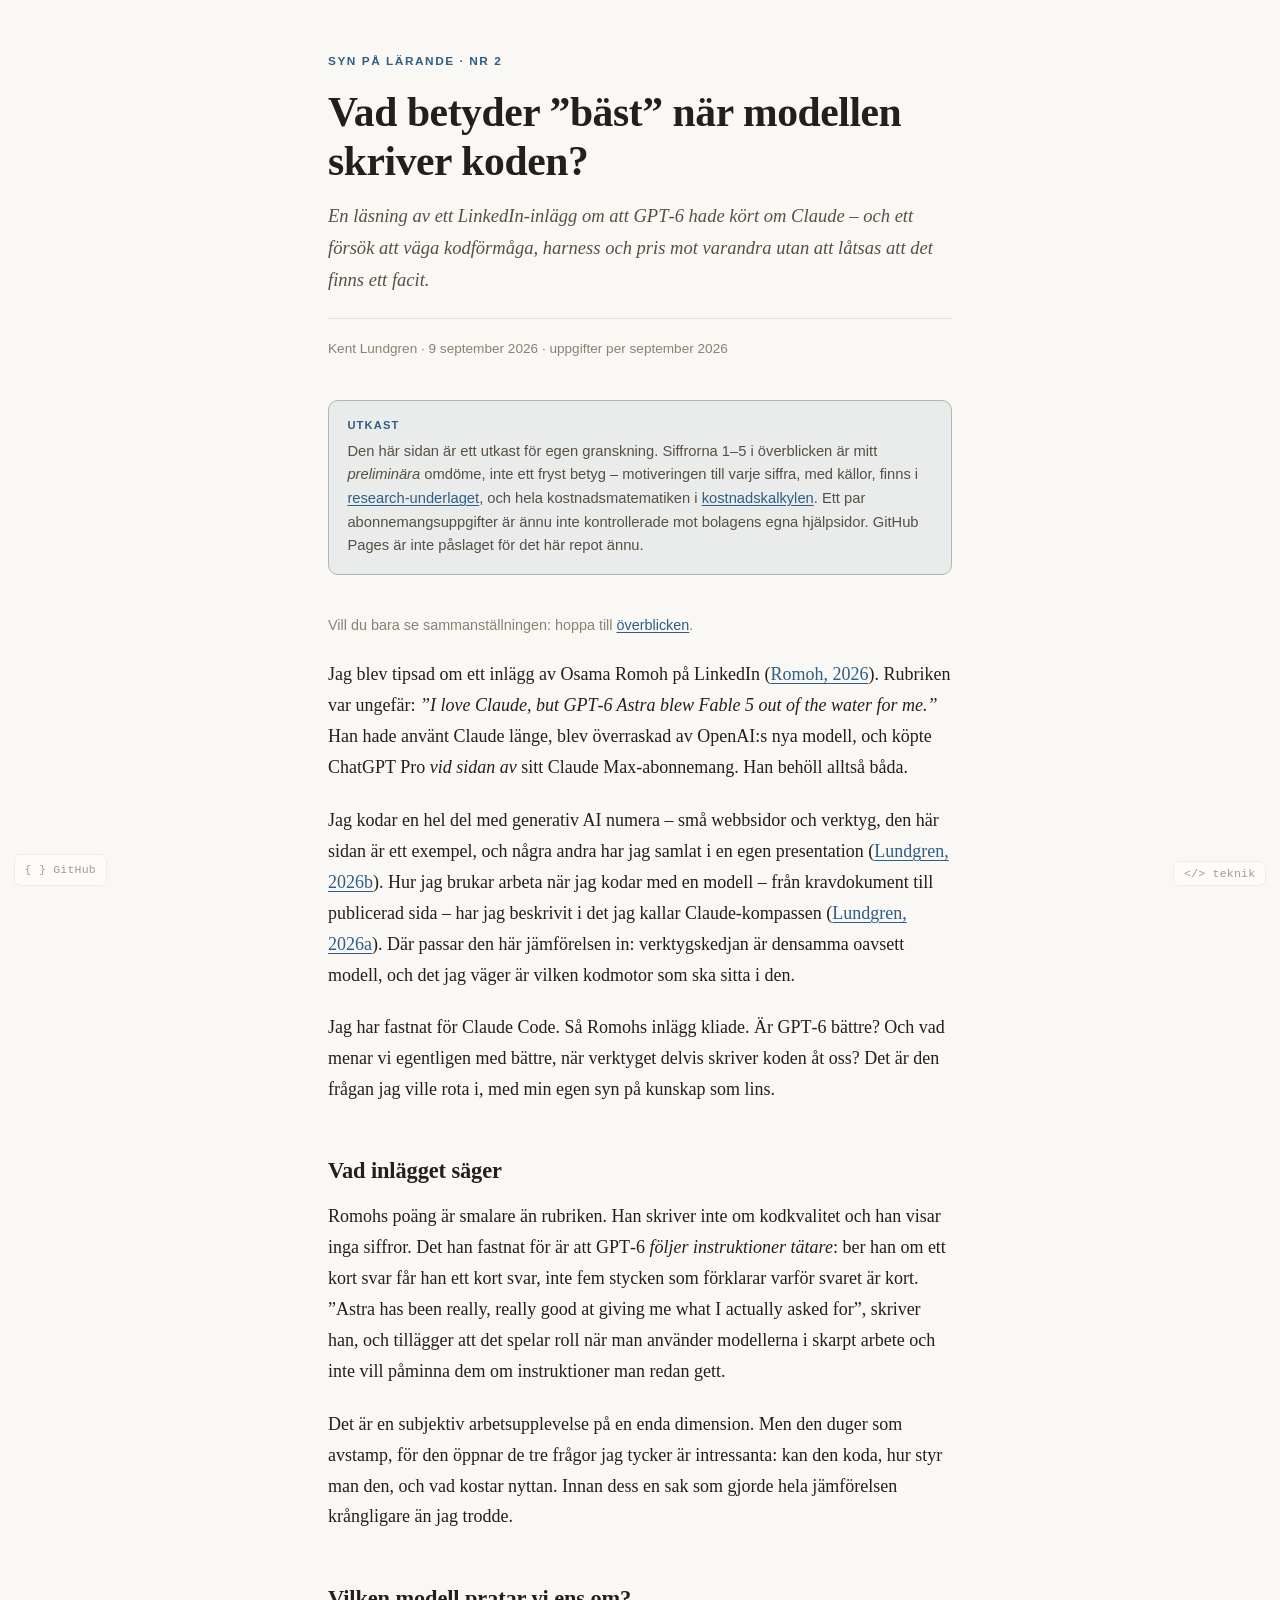
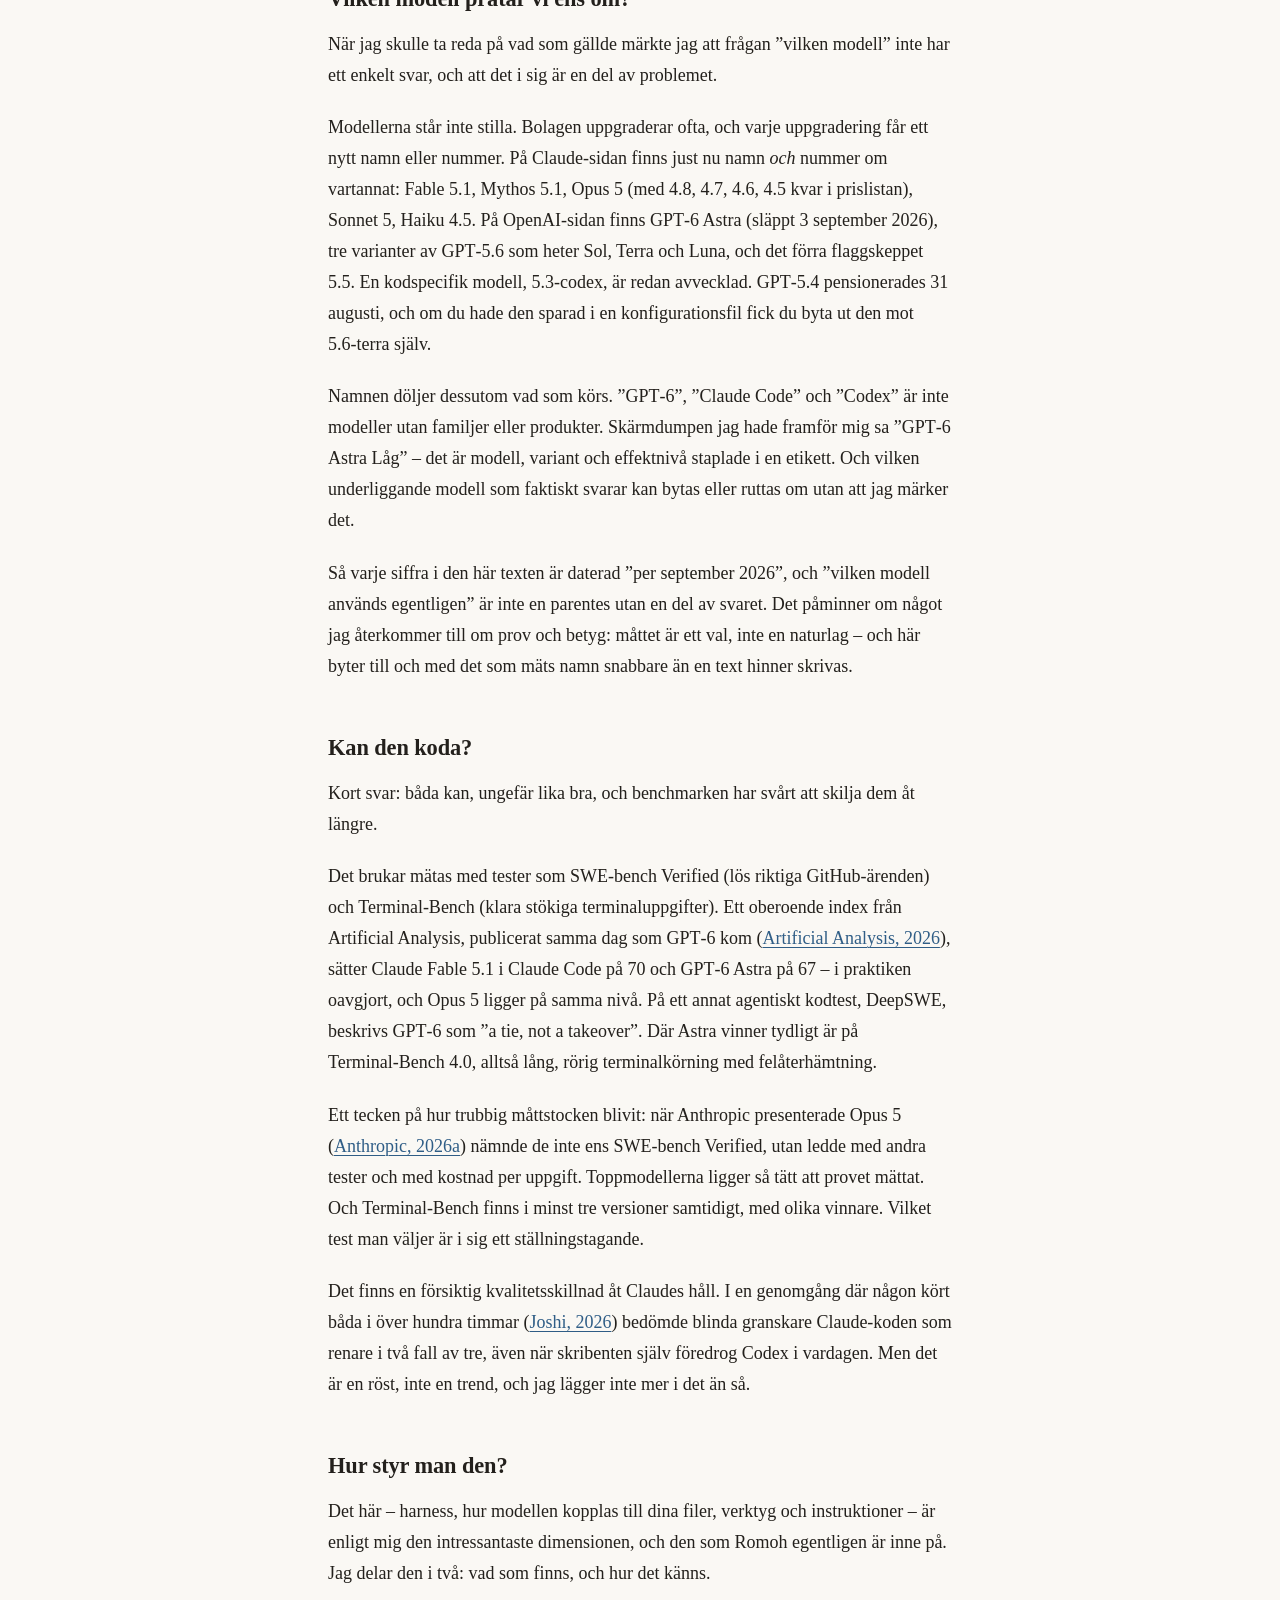
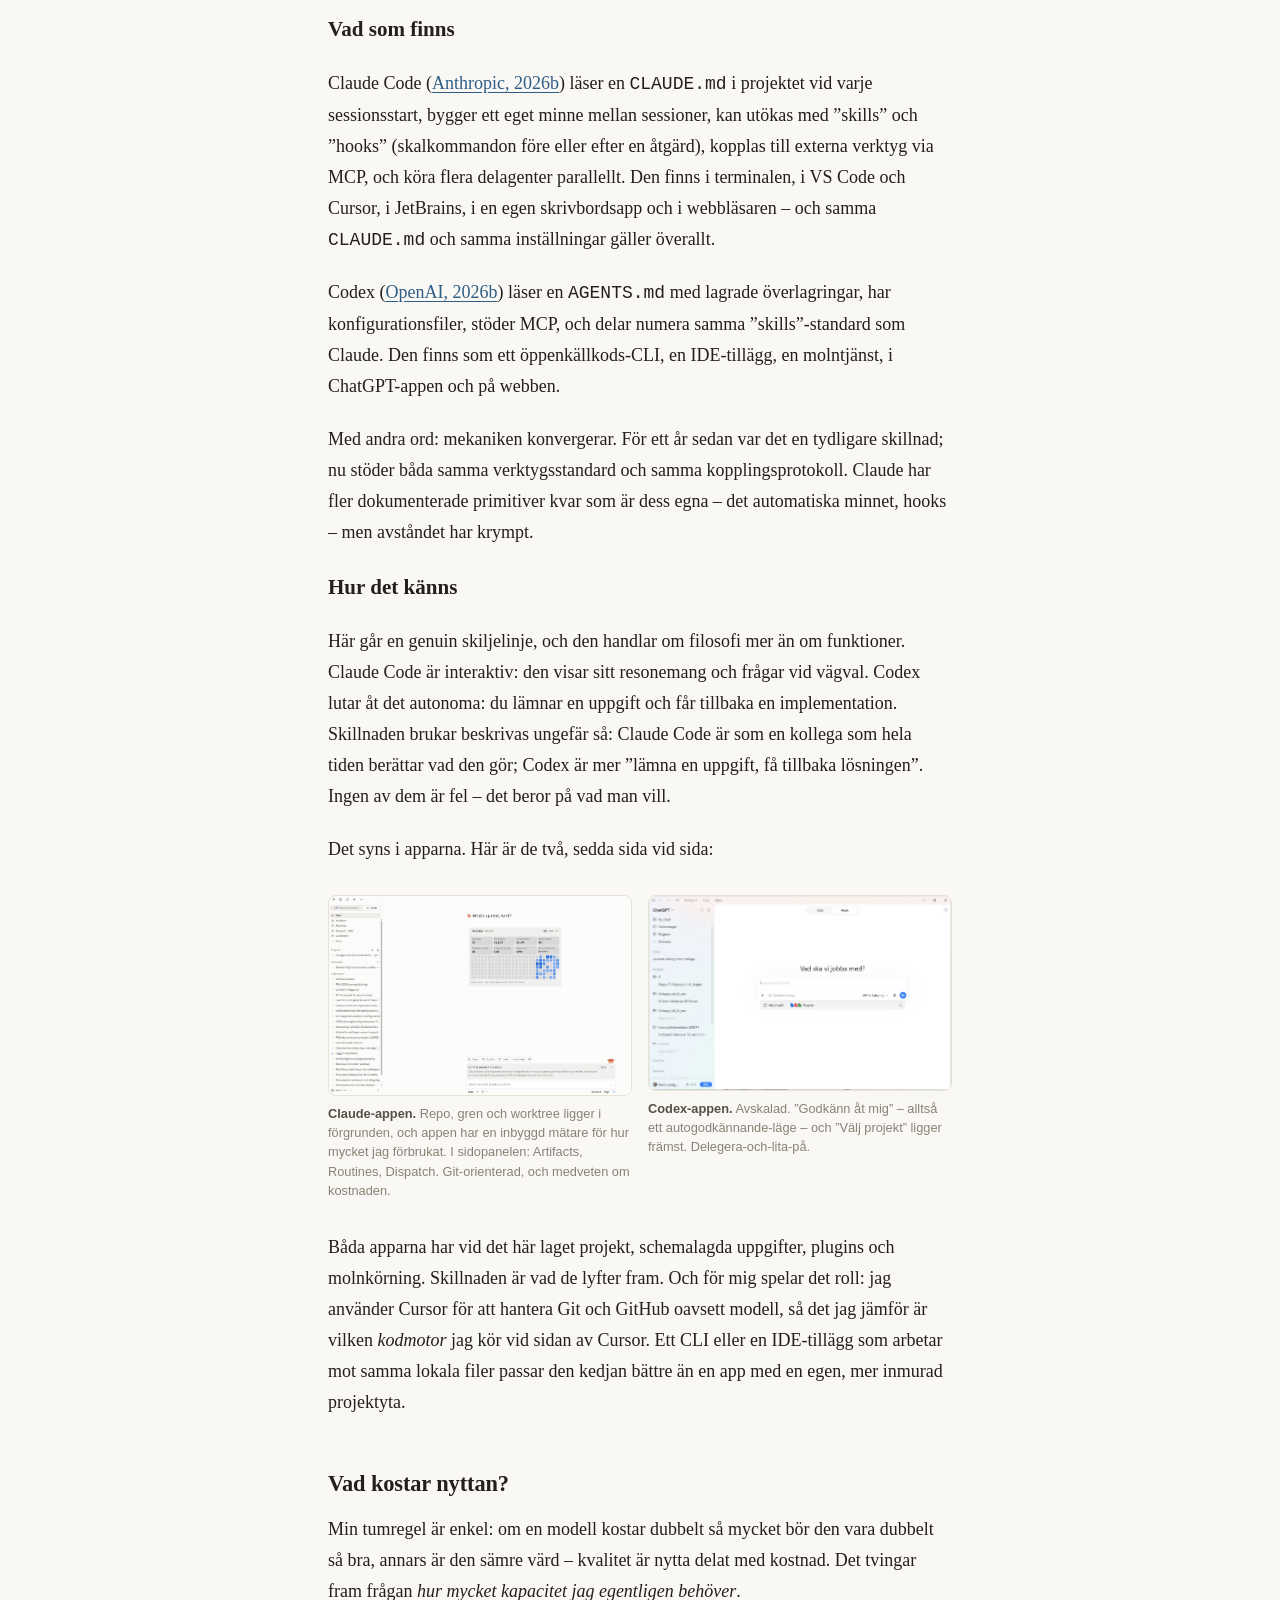
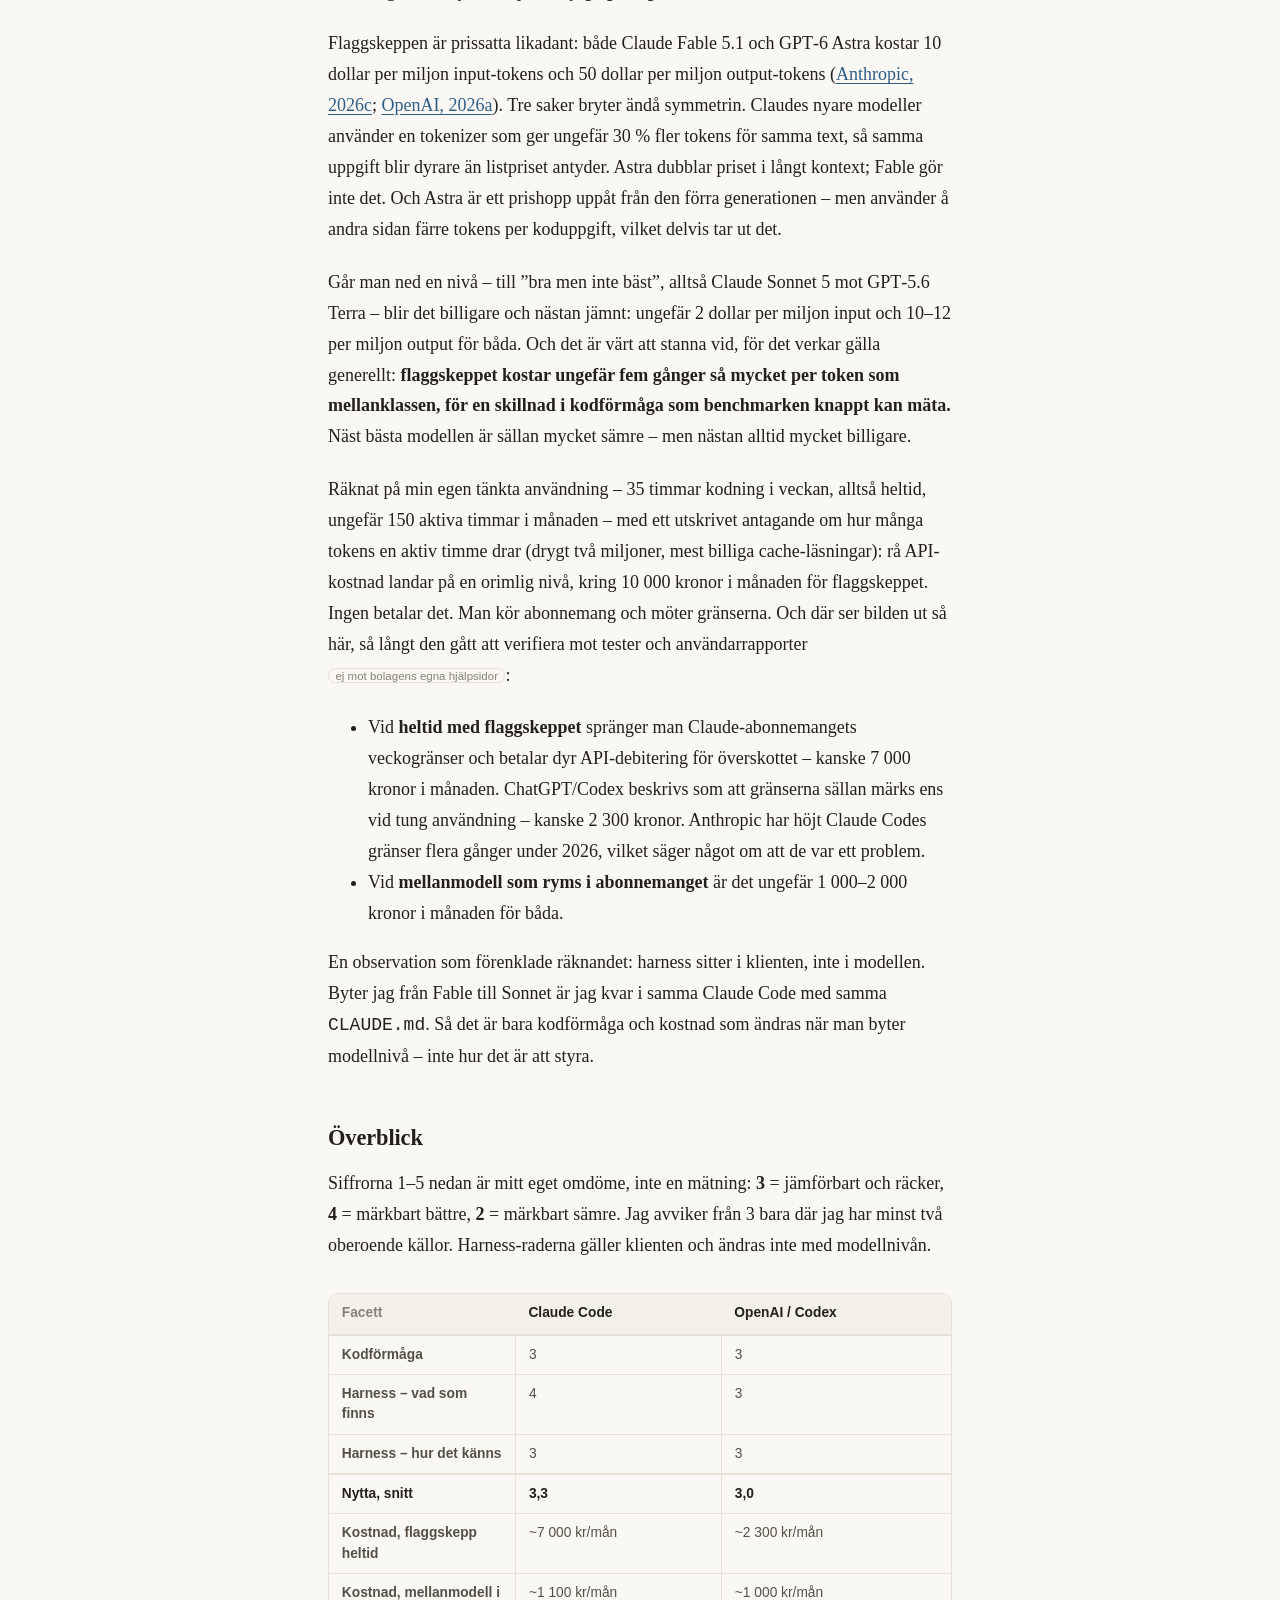
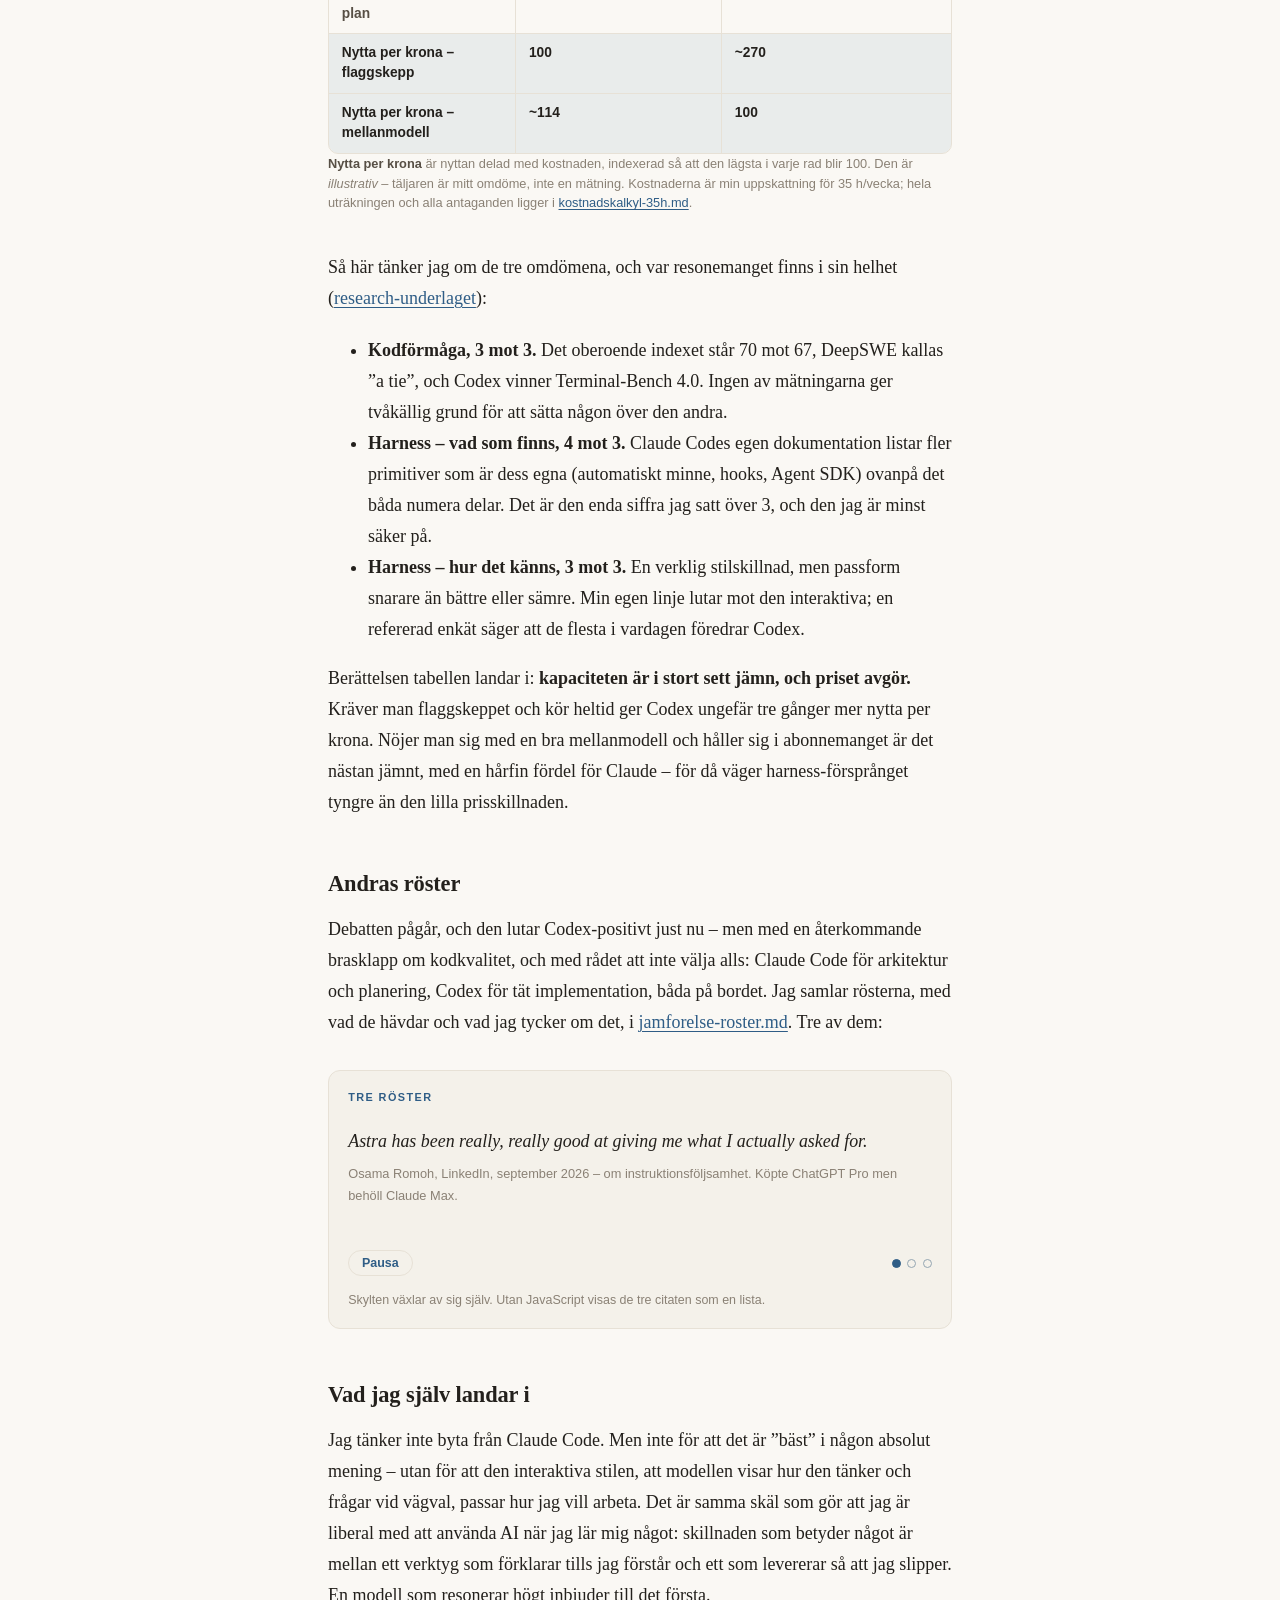
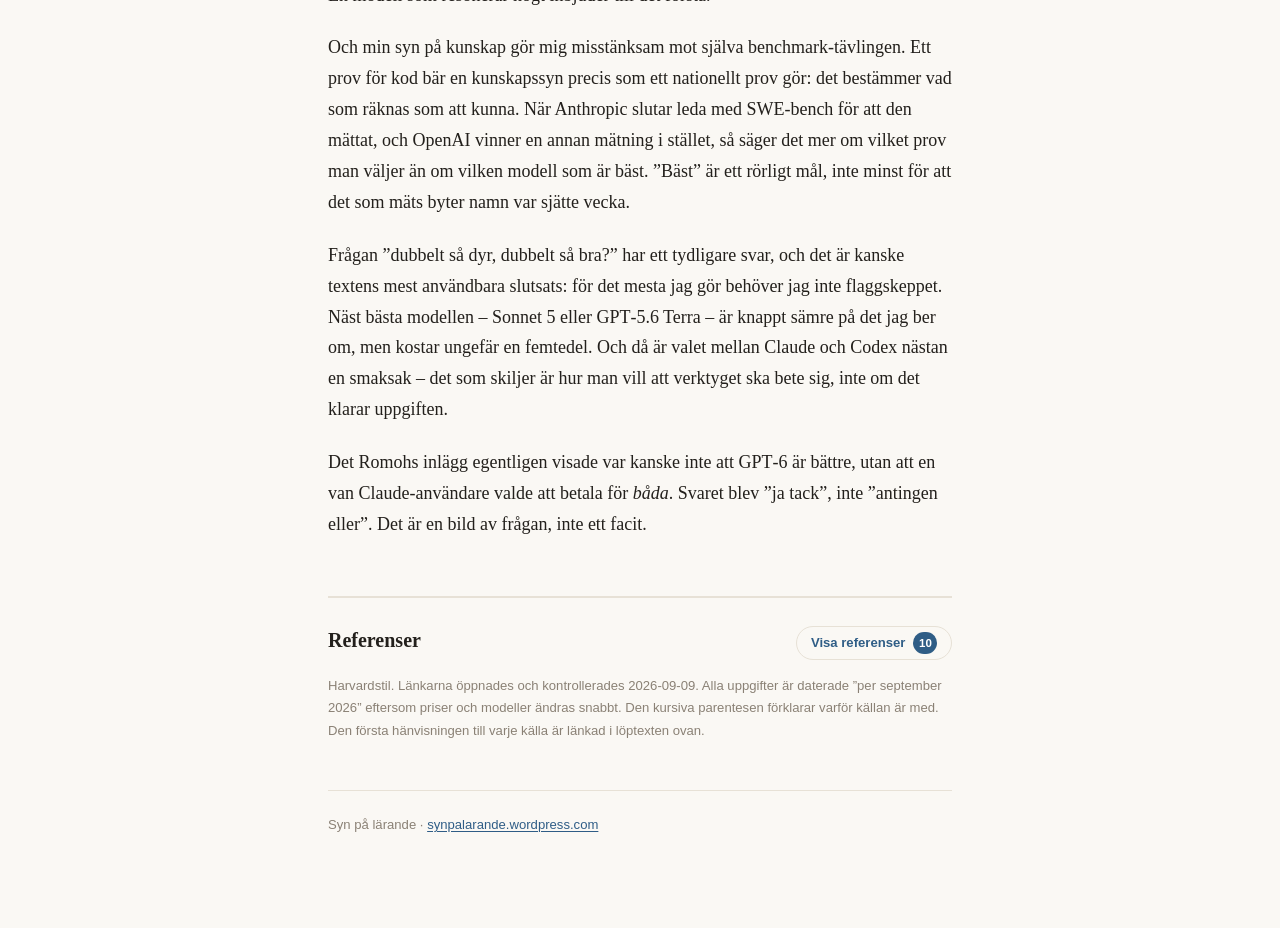
==== commit e6187d89: "Update index.html, PRD, and research documents for AI model comparison - Enhanced `index.html` with " ====
--- a/synpalarande/Nr2/index.html
+++ b/synpalarande/Nr2/index.html
@@ -24,18 +24,20 @@
     <div class="draftnote">
       <span class="draftnote__flag">Utkast</span>
       <p>Den här sidan är ett utkast för egen granskning. Siffrorna 1&ndash;5
-      längre ned är mitt <em>preliminära</em> omdöme, inte ett fryst betyg, och
-      ett par abonnemangsuppgifter är ännu inte kontrollerade mot bolagens egna
-      hjälpsidor. Underlaget &ndash; research och kostnadsmatematik &ndash;
-      ligger som egna filer i mappen på GitHub. GitHub Pages är inte påslaget
-      för det här repot ännu.</p>
+      i överblicken är mitt <em>preliminära</em> omdöme, inte ett fryst betyg
+      &ndash; motiveringen till varje siffra, med källor, finns i
+      <a href="https://github.com/kentlundgren/Studier/blob/main/synpalarande/Nr2/research-underlag.md#omdomen-1-5-utgangspunkt-att-frysa" target="_blank" rel="noopener">research-underlaget</a>,
+      och hela kostnadsmatematiken i
+      <a href="https://github.com/kentlundgren/Studier/blob/main/synpalarande/Nr2/kostnadskalkyl-35h.md" target="_blank" rel="noopener">kostnadskalkylen</a>.
+      Ett par abonnemangsuppgifter är ännu inte kontrollerade mot bolagens egna
+      hjälpsidor. GitHub Pages är inte påslaget för det här repot ännu.</p>
     </div>
 
     <p class="jump">Vill du bara se sammanställningen: hoppa till
     <a href="#Overblick">överblicken</a>.</p>
 
     <p>Jag blev tipsad om ett inlägg av Osama Romoh på LinkedIn
-    (<a href="#ref-romoh">Romoh, 2026</a>). Rubriken var ungefär:
+    (<a href="https://lnkd.in/p/efrssr5X" target="_blank" rel="noopener">Romoh, 2026</a>). Rubriken var ungefär:
     <em>&rdquo;I love Claude, but GPT&#8209;6 Astra blew Fable 5 out of the water
     for me.&rdquo;</em> Han hade använt Claude länge, blev överraskad av OpenAI:s
     nya modell, och köpte ChatGPT Pro <em>vid sidan av</em> sitt
@@ -83,11 +85,10 @@
     namn <em>och</em> nummer om vartannat: Fable&nbsp;5.1, Mythos&nbsp;5.1,
     Opus&nbsp;5 (med 4.8, 4.7, 4.6, 4.5 kvar i prislistan), Sonnet&nbsp;5,
     Haiku&nbsp;4.5. På OpenAI-sidan finns GPT&#8209;6 Astra (släppt 3 september
-    2026), tre varianter av GPT&#8209;5.6 som heter Sol, Terra och Luna, en
-    forskningsförhandsvisning som heter 5.3 Codex Spark, och det förra
-    flaggskeppet 5.5. En kodspecifik modell, 5.3&#8209;codex, är redan avvecklad.
-    GPT&#8209;5.4 pensionerades 31 augusti, och om du hade den sparad i en
-    konfigurationsfil fick du byta ut den mot 5.6&#8209;terra själv.</p>
+    2026), tre varianter av GPT&#8209;5.6 som heter Sol, Terra och Luna, och det
+    förra flaggskeppet 5.5. En kodspecifik modell, 5.3&#8209;codex, är redan
+    avvecklad. GPT&#8209;5.4 pensionerades 31 augusti, och om du hade den sparad
+    i en konfigurationsfil fick du byta ut den mot 5.6&#8209;terra själv.</p>
 
     <p>Namnen döljer dessutom vad som körs. &rdquo;GPT&#8209;6&rdquo;,
     &rdquo;Claude Code&rdquo; och &rdquo;Codex&rdquo; är inte modeller utan
@@ -171,10 +172,10 @@
     <p>Här går en genuin skiljelinje, och den handlar om filosofi mer än om
     funktioner. Claude Code är interaktiv: den visar sitt resonemang och frågar
     vid vägval. Codex lutar åt det autonoma: du lämnar en uppgift och får
-    tillbaka en implementation. En utvecklare som bytte beskrev Claude Code som
-    &rdquo;en kollega som hela tiden berättar vad den gör&rdquo; och Codex som
-    &rdquo;hand it a task, get the implementation back&rdquo;. Ingen av dem är
-    fel &ndash; det beror på vad man vill.</p>
+    tillbaka en implementation. Skillnaden brukar beskrivas ungefär så: Claude
+    Code är som en kollega som hela tiden berättar vad den gör; Codex är mer
+    &rdquo;lämna en uppgift, få tillbaka lösningen&rdquo;. Ingen av dem är fel
+    &ndash; det beror på vad man vill.</p>
 
     <p>Det syns i apparna. Här är de två, sedda sida vid sida:</p>
 
@@ -320,9 +321,28 @@
         den lägsta i varje rad blir 100. Den är <em>illustrativ</em> &ndash;
         täljaren är mitt omdöme, inte en mätning. Kostnaderna är min uppskattning
         för 35&nbsp;h/vecka; hela uträkningen och alla antaganden ligger i
-        <code>kostnadskalkyl-35h.md</code> i mappen.
+        <a href="https://github.com/kentlundgren/Studier/blob/main/synpalarande/Nr2/kostnadskalkyl-35h.md" target="_blank" rel="noopener">kostnadskalkyl-35h.md</a>.
       </p>
     </div>
+
+    <p>Så här tänker jag om de tre omdömena, och var resonemanget finns i sin
+    helhet
+    (<a href="https://github.com/kentlundgren/Studier/blob/main/synpalarande/Nr2/research-underlag.md#omdomen-1-5-utgangspunkt-att-frysa" target="_blank" rel="noopener">research-underlaget</a>):</p>
+
+    <ul>
+      <li><strong>Kodförmåga, 3 mot 3.</strong> Det oberoende indexet står 70 mot
+      67, DeepSWE kallas &rdquo;a tie&rdquo;, och Codex vinner Terminal&#8209;Bench
+      4.0. Ingen av mätningarna ger tvåkällig grund för att sätta någon över den
+      andra.</li>
+      <li><strong>Harness &ndash; vad som finns, 4 mot 3.</strong> Claude Codes
+      egen dokumentation listar fler primitiver som är dess egna (automatiskt
+      minne, hooks, Agent SDK) ovanpå det båda numera delar. Det är den enda
+      siffra jag satt över 3, och den jag är minst säker på.</li>
+      <li><strong>Harness &ndash; hur det känns, 3 mot 3.</strong> En verklig
+      stilskillnad, men passform snarare än bättre eller sämre. Min egen linje
+      lutar mot den interaktiva; en refererad enkät säger att de flesta i
+      vardagen föredrar Codex.</li>
+    </ul>
 
     <p>Berättelsen tabellen landar i: <strong>kapaciteten är i stort sett jämn,
     och priset avgör.</strong> Kräver man flaggskeppet och kör heltid ger
@@ -334,12 +354,15 @@
     <h2 id="AndraRoster">Andras röster <a class="anchor" href="#AndraRoster" aria-label="Länk till detta avsnitt">#</a></h2>
 
     <p>Debatten pågår, och den lutar Codex-positivt just nu &ndash; men med en
-    återkommande brasklapp om kodkvalitet. Jag samlar rösterna, med vad de
-    hävdar och vad jag tycker om det, i
-    <a href="jamforelse-roster.md">jamforelse-roster.md</a>. Ett urval:</p>
+    återkommande brasklapp om kodkvalitet, och med rådet att inte välja alls:
+    Claude Code för arkitektur och planering, Codex för tät implementation,
+    båda på bordet. Jag samlar rösterna, med vad de hävdar och vad jag tycker om
+    det, i
+    <a href="https://github.com/kentlundgren/Studier/blob/main/synpalarande/Nr2/jamforelse-roster.md" target="_blank" rel="noopener">jamforelse-roster.md</a>.
+    Tre av dem:</p>
 
     <div class="voices" aria-label="Röster om Claude mot Codex">
-      <p class="voices__kicker">Fem röster</p>
+      <p class="voices__kicker">Tre röster</p>
       <div class="voices__frame">
         <ul class="voices__list" id="voicesList">
           <li class="voices__item is-active">
@@ -350,26 +373,15 @@
           </li>
           <li class="voices__item">
             <blockquote>If someone made me uninstall one today, it's not Codex.</blockquote>
-            <cite>Prathit Joshi, Composio, augusti 2026 &ndash; efter 100+
-            timmar med båda. Codex vann 3&ndash;2, men blinda granskare bedömde
-            Claude-koden som renare.</cite>
+            <cite>Prathit Joshi, Composio-bloggen, augusti 2026 &ndash; efter
+            100+ timmar med båda. Codex vann 3&ndash;2, men blinda granskare
+            bedömde Claude-koden som renare.</cite>
           </li>
           <li class="voices__item">
-            <blockquote>Fast mode + generous limits = more reps.</blockquote>
-            <cite>Peter Yang, tidigare inbiten Claude Code-användare, om varför
-            han bytte till Codex &ndash; iterationstakt, inte kapacitet.</cite>
-          </li>
-          <li class="voices__item">
-            <blockquote>65&nbsp;% föredrar Codex i vardagen &ndash; men blinda
-            granskningar bedömde Claude-koden som renare 67&nbsp;% av gångerna.</blockquote>
-            <cite>Refererad utvecklarenkät, 2026. Ursprunget är inte spårat till
-            en primärkälla.</cite>
-          </li>
-          <li class="voices__item">
-            <blockquote>Claude Code för arkitektur och planering, Codex för
-            tät implementation. Konsensus: kör båda.</blockquote>
-            <cite>Sammanfattning av flera jämförelser &ndash; det vanligaste
-            rådet är att inte välja.</cite>
+            <blockquote>En ofta citerad utvecklarenkät: 65&nbsp;% föredrar Codex
+            i vardagen, men blindgranskad kod bedöms renare hos Claude.</blockquote>
+            <cite>Refererad via flera sekundärkällor, 2026. Den ursprungliga
+            enkäten är inte spårad &ndash; tas med som andrahandsuppgift.</cite>
           </li>
         </ul>
       </div>
@@ -377,7 +389,7 @@
         <button type="button" class="voices__toggle" id="voicesToggle">Pausa</button>
         <div class="voices__dots" id="voicesDots" aria-hidden="true"></div>
       </div>
-      <figcaption>Skylten växlar av sig själv. Utan JavaScript visas de fem
+      <figcaption>Skylten växlar av sig själv. Utan JavaScript visas de tre
       citaten som en lista.</figcaption>
     </div>
 
@@ -509,10 +521,14 @@
 
       <p id="ref-romoh">Romoh, O. (2026) <em>&rdquo;I love Claude, but GPT-6
       Astra blew Fable 5 out of the water for me&rdquo;</em>. Inlägg, LinkedIn,
-      september 2026.
-      <em>(Texten hela genomgången utgår från. Permalänk och exakt datum är inte
-      verifierade &ndash; inlägget lästes via en skärmdump. Handlar om
-      instruktionsföljsamhet, inte kodkvalitet, och innehåller inga siffror.)</em></p>
+      ca 8 september 2026. Tillgänglig på:
+      <a href="https://lnkd.in/p/efrssr5X" target="_blank" rel="noopener">https://lnkd.in/p/efrssr5X</a>
+      (kortlänk delad av författaren; leder till ett LinkedIn-inlägg vars adress
+      börjar <code>linkedin.com/posts/osamaa_i-love-claude-but-gpt-6-astra-blew-fable</code>.
+      Själva inlägget kräver inloggning och lästes via en skärmdump; exakt datum
+      inte verifierat).
+      <em>(Texten hela genomgången utgår från. Handlar om instruktionsföljsamhet,
+      inte kodkvalitet, och innehåller inga siffror.)</em></p>
 
     </div>
   </section>
@@ -551,7 +567,7 @@
       <div class="tech-card">
         <h4>Fungerar utan JavaScript</h4>
         <p>Hela texten, tabellen och alla källänkar fungerar även med skript
-        avstängt. Då står referenslistan utfälld och skyltens fem citat visas
+        avstängt. Då står referenslistan utfälld och skyltens tre citat visas
         som en lista.</p>
       </div>
       <div class="tech-card">
@@ -587,7 +603,8 @@
         Anthropics och OpenAI:s egna sidor och kontrollerad 9 september 2026.
         Två saker kunde inte verifieras mot primärkälla: exakta
         abonnemangsgränser (bolagens hjälpsidor krävde inloggning) och
-        permalänken till LinkedIn-inlägget.</p>
+        LinkedIn-inlägget självt (kräver inloggning; kortlänken i
+        referenslistan är delad av författaren).</p>
       </div>
       <div class="tech-card">
         <h4>Benchmark-siffrorna är omtvistade &ndash; med flit</h4>
@@ -599,13 +616,15 @@
         <h4>Siffrorna 1&ndash;5 är mitt omdöme</h4>
         <p>De är min egen bedömning, inte en mätning, och de står så i texten.
         Jag avviker från &rdquo;3 = jämförbart&rdquo; bara där minst två
-        oberoende källor pekar åt samma håll.</p>
-      </div>
-      <div class="tech-card">
-        <h4>Kostnadskalkylen ligger öppen</h4>
+        oberoende källor pekar åt samma håll. Motiveringen till varje siffra,
+        med källor, ligger i <code>research-underlag.md</code> i mappen.</p>
+      </div>
+      <div class="tech-card">
+        <h4>Underlaget ligger öppet</h4>
         <p>Uträkningen för 35 timmar i veckan, med alla antaganden utskrivna,
-        ligger som <code>kostnadskalkyl-35h.md</code> i mappen på GitHub,
-        tillsammans med ett research-underlag.</p>
+        ligger som <code>kostnadskalkyl-35h.md</code> på GitHub, och
+        research-genomgången som <code>research-underlag.md</code>. Båda är
+        länkade från texten.</p>
       </div>
       <div class="tech-card">
         <h4>AI som verktyg, inte författare</h4>
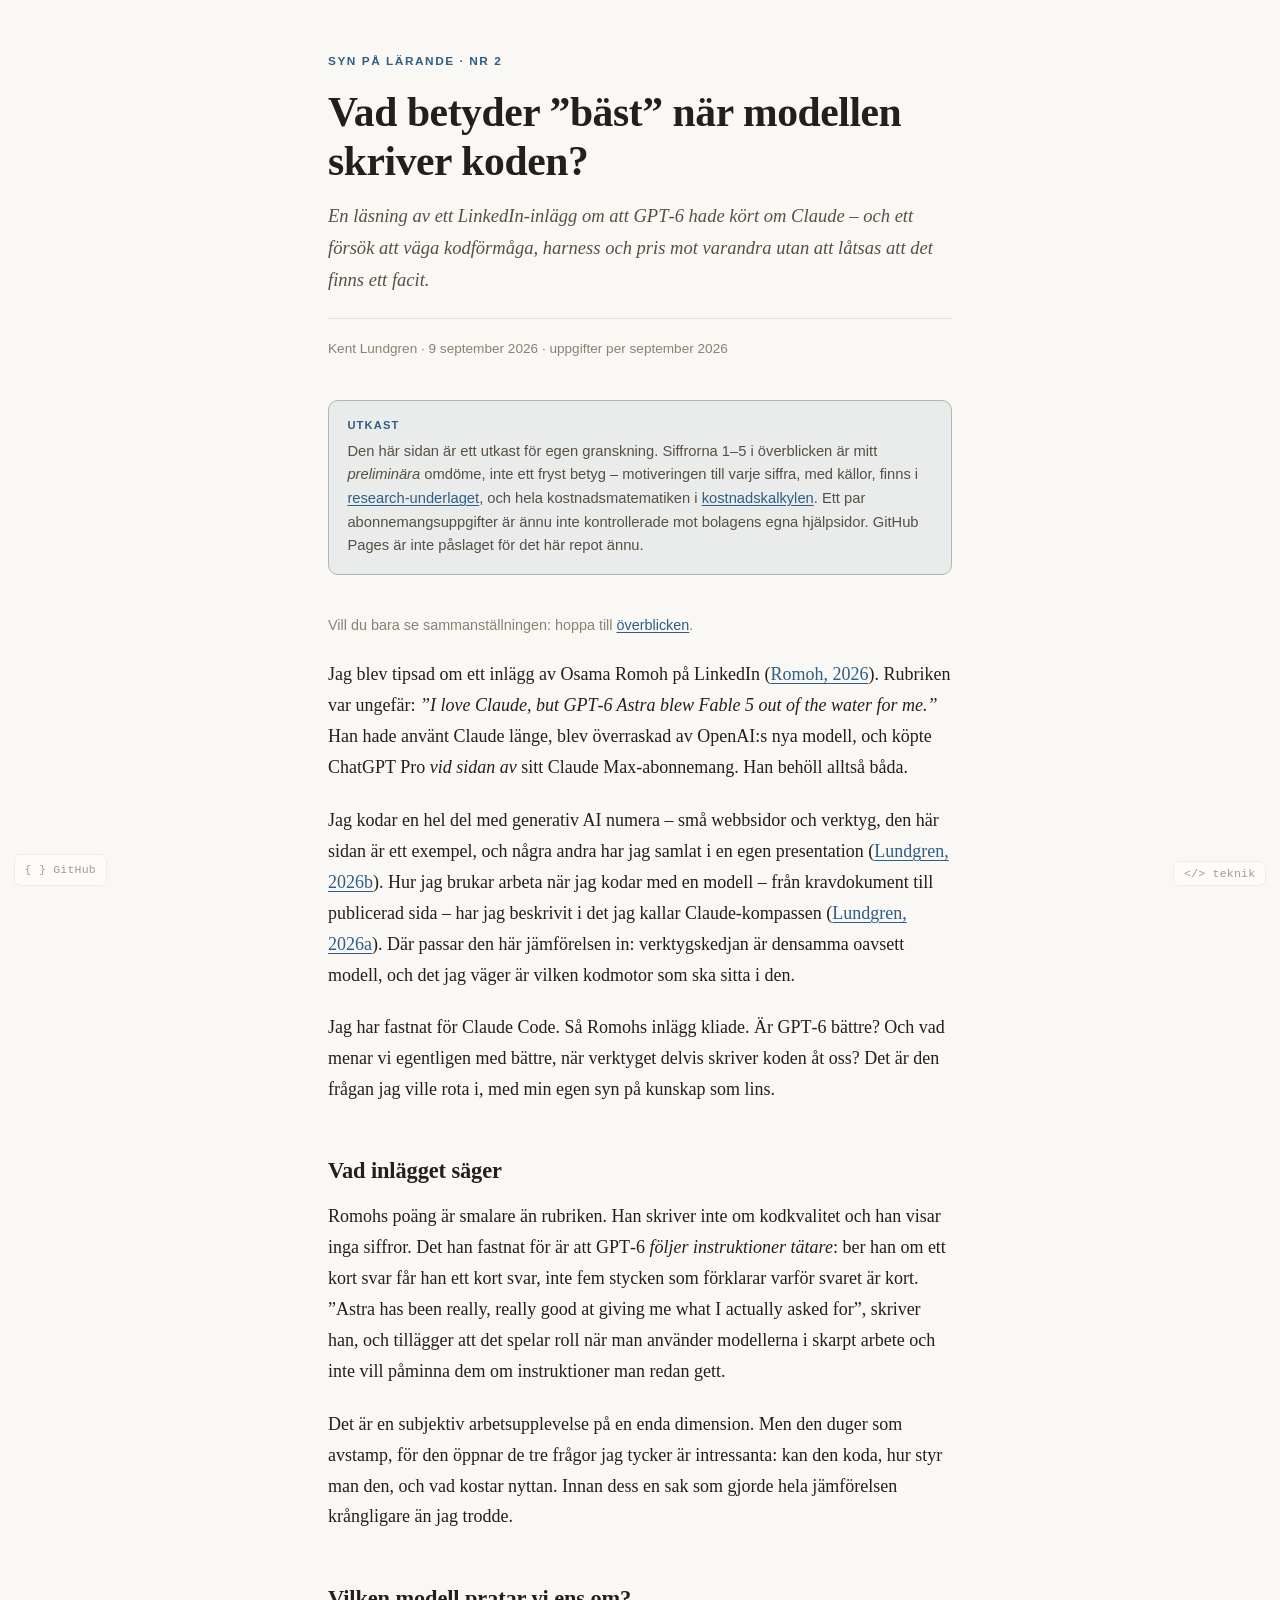
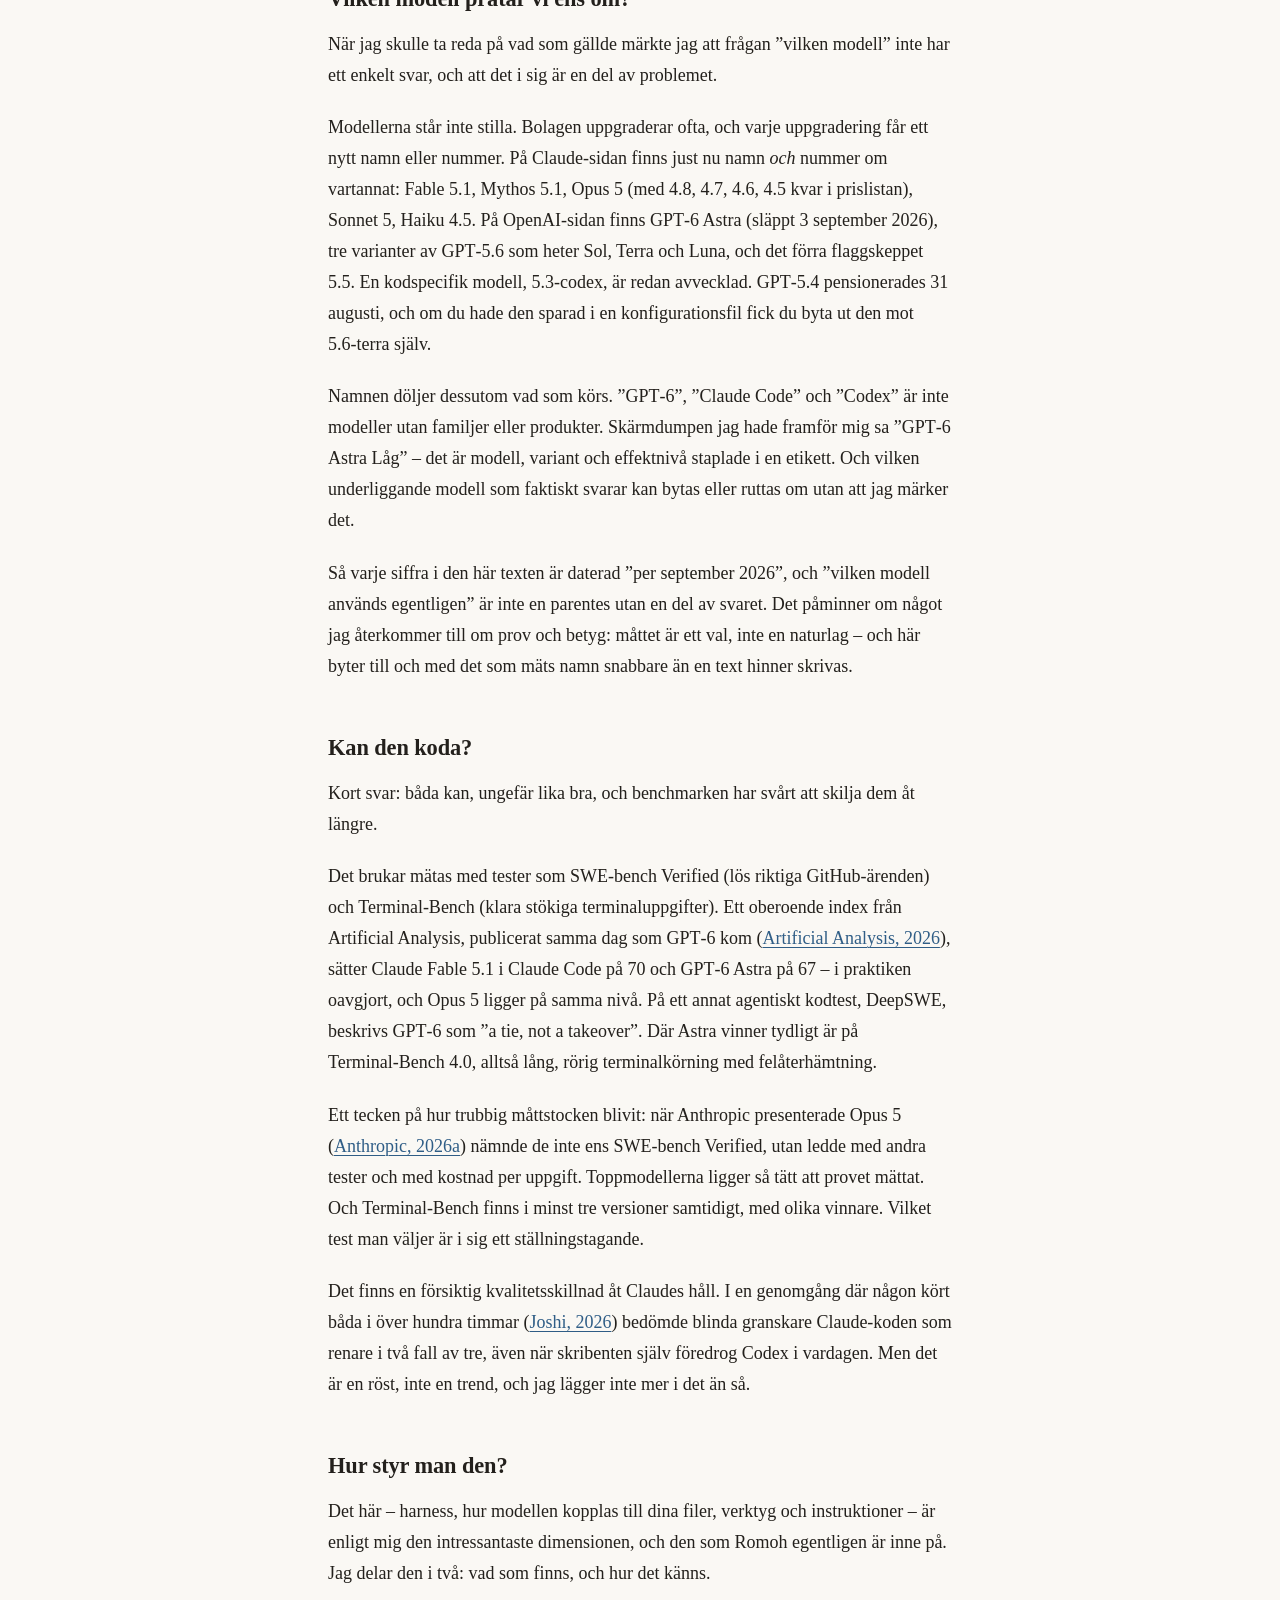
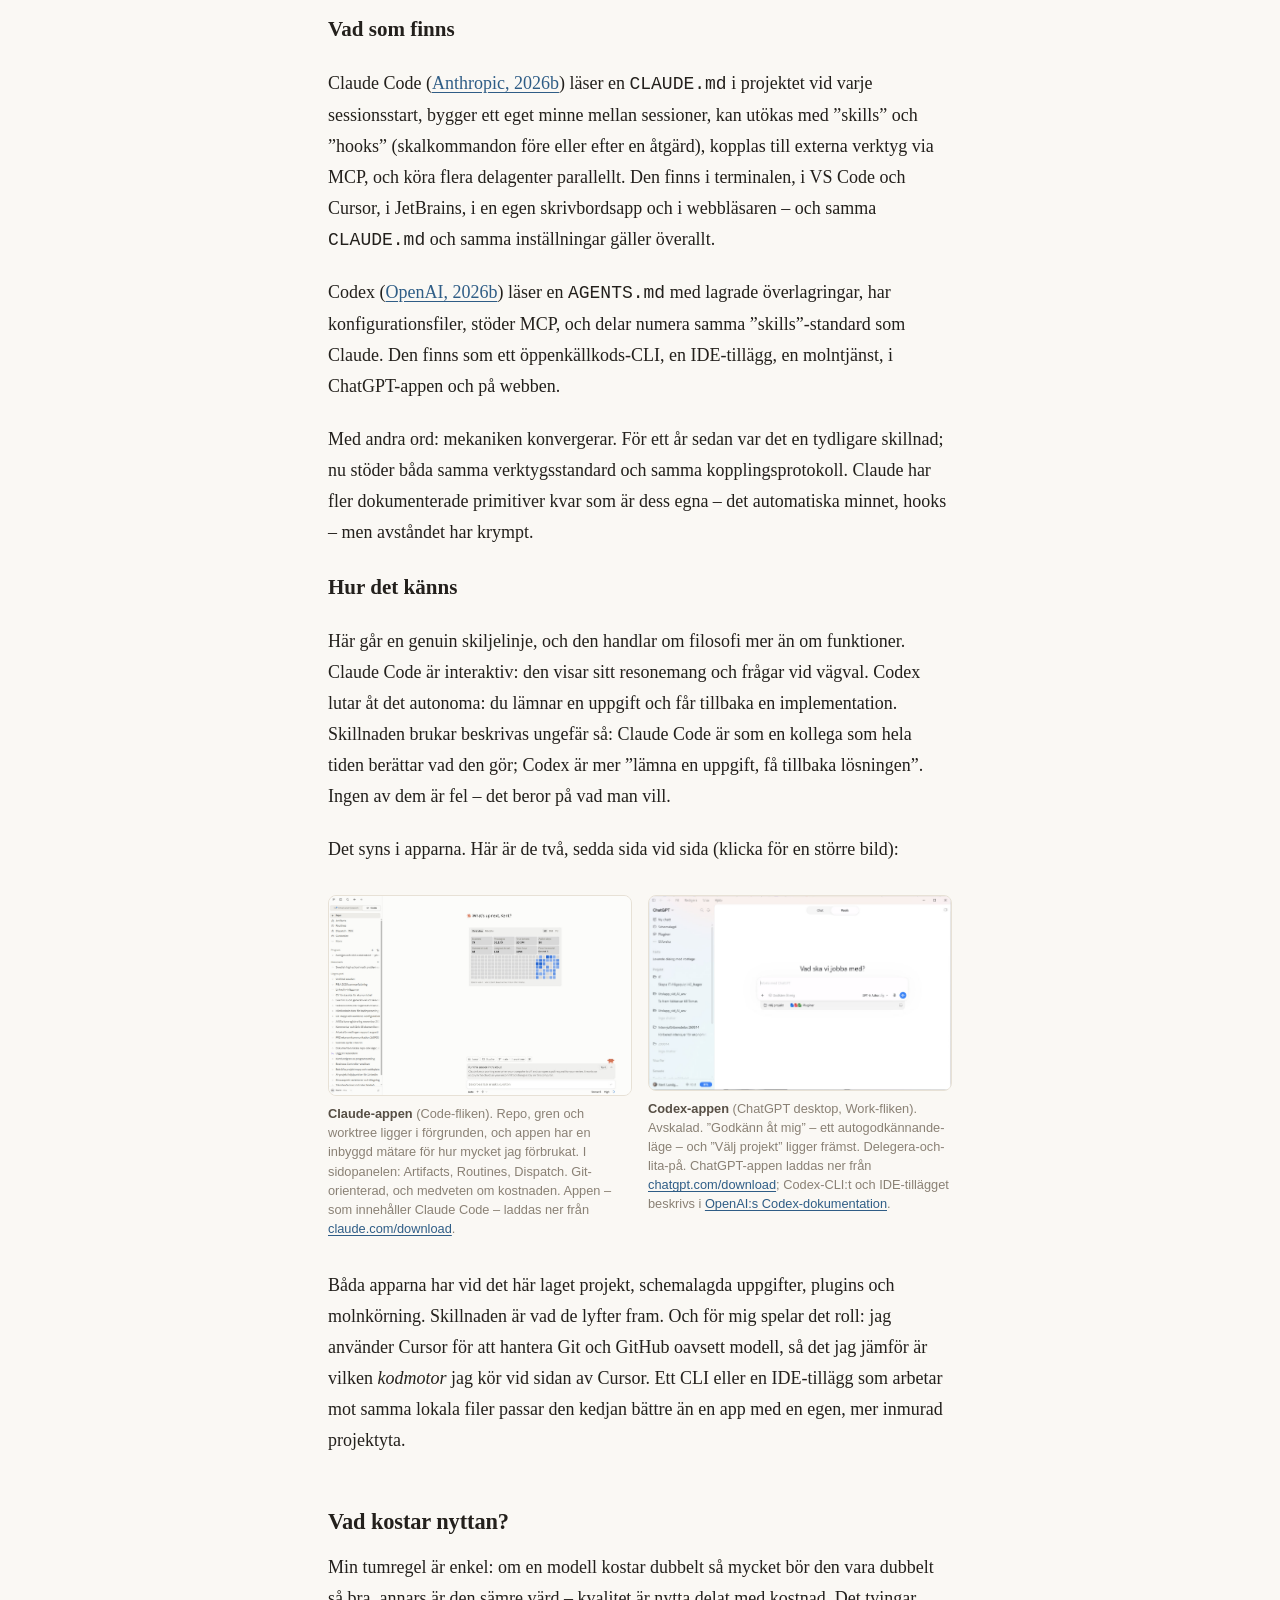
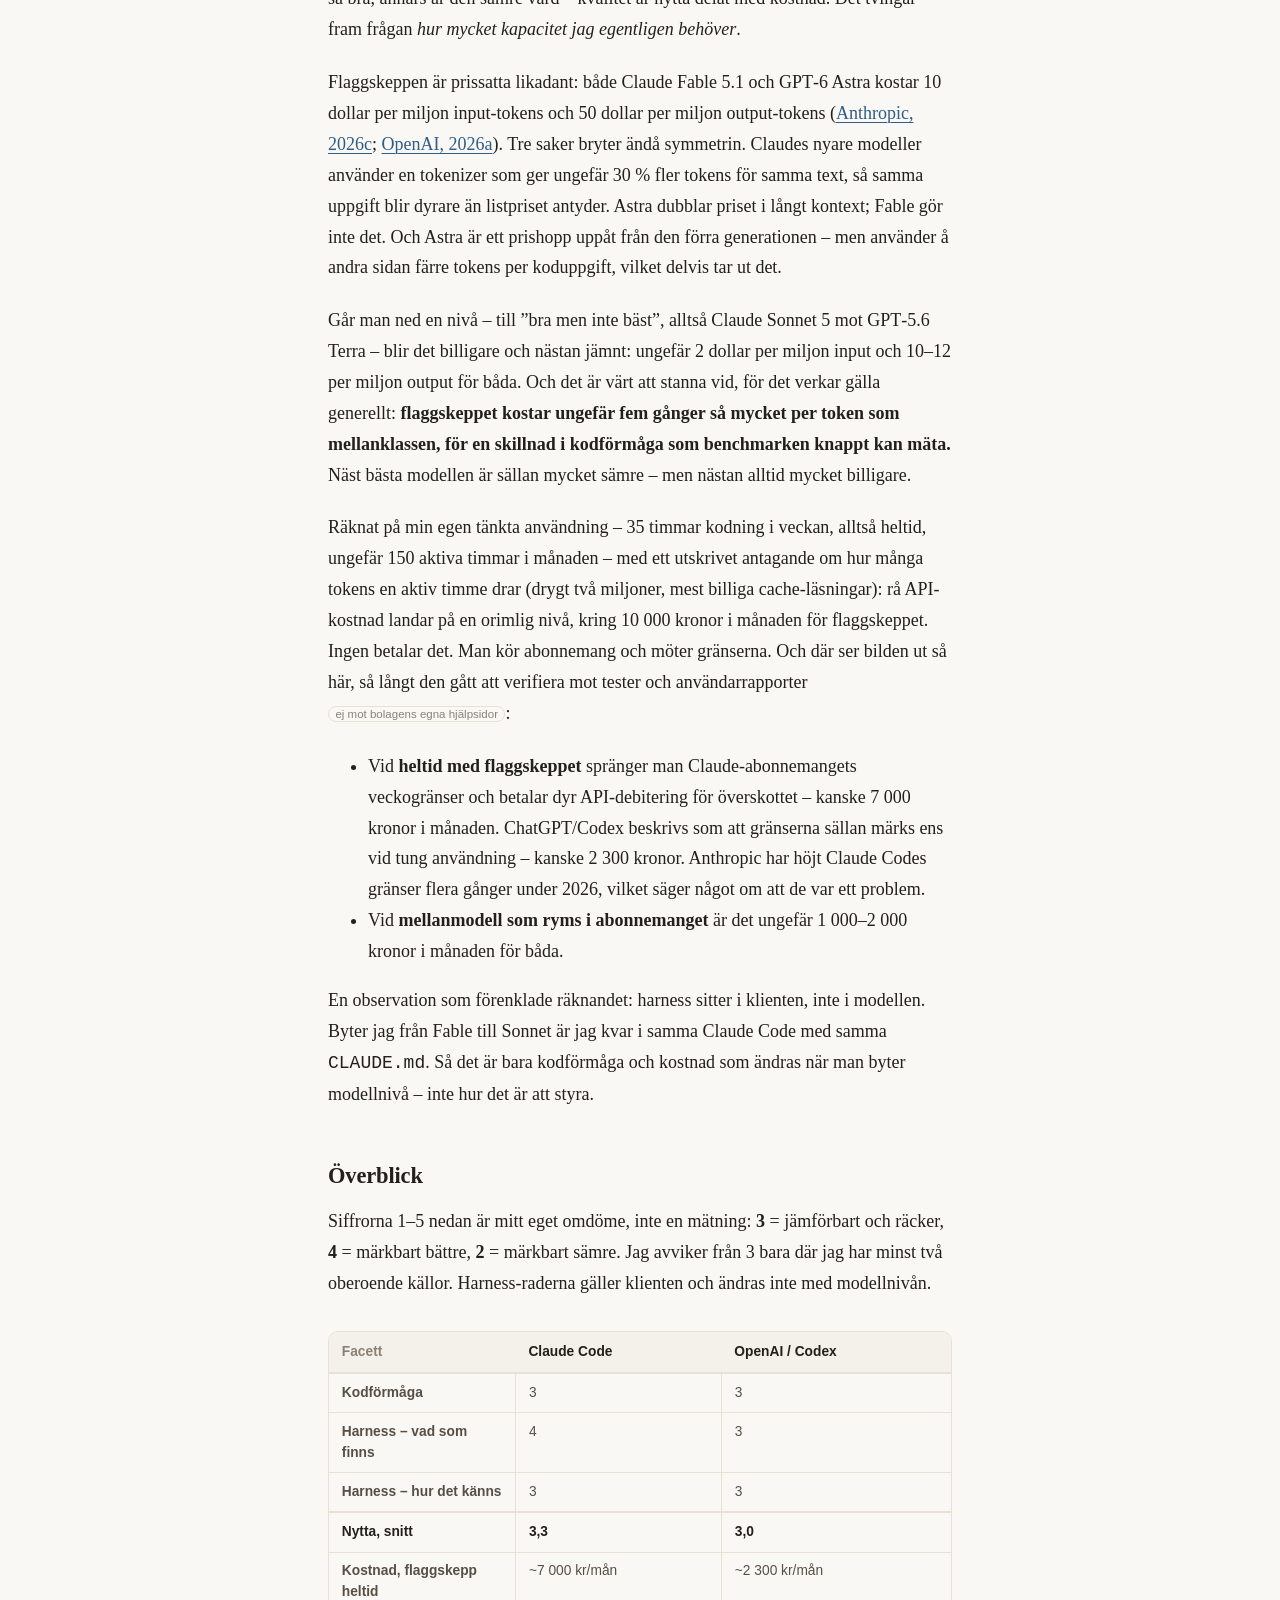
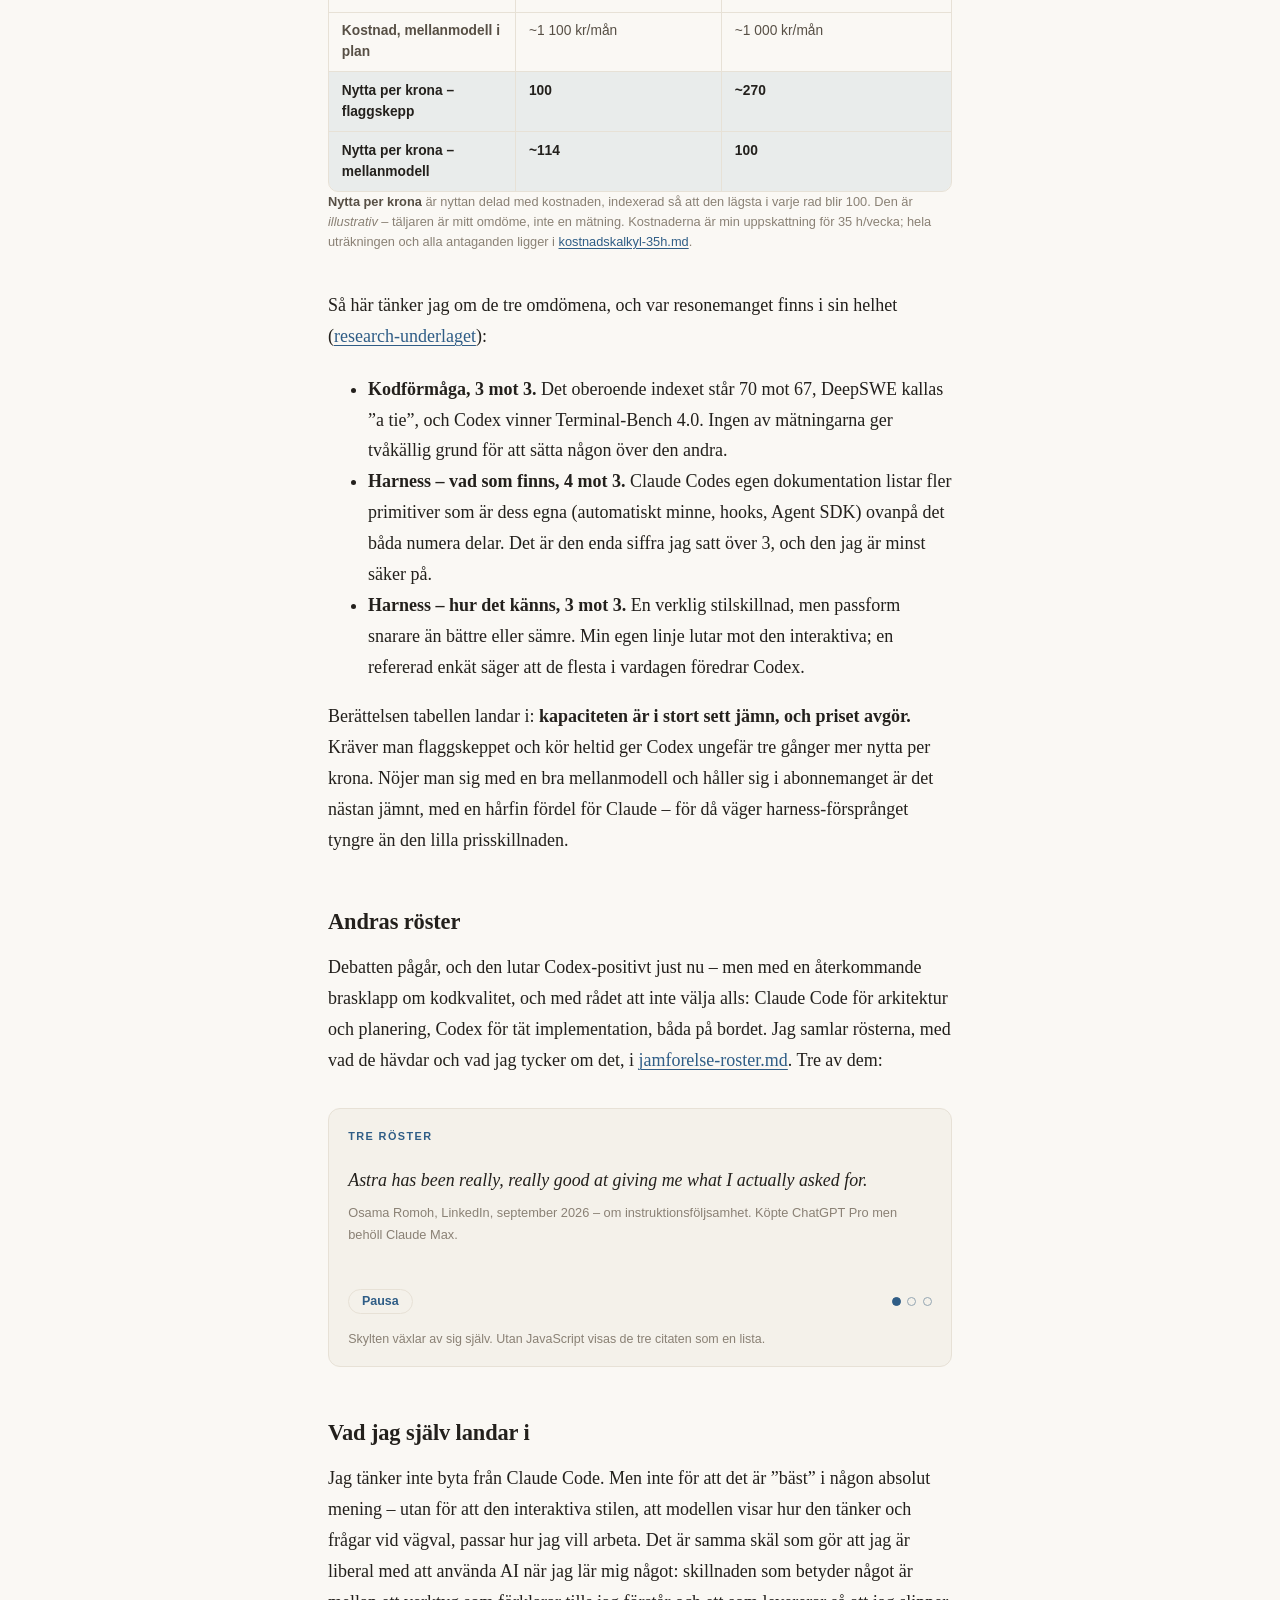
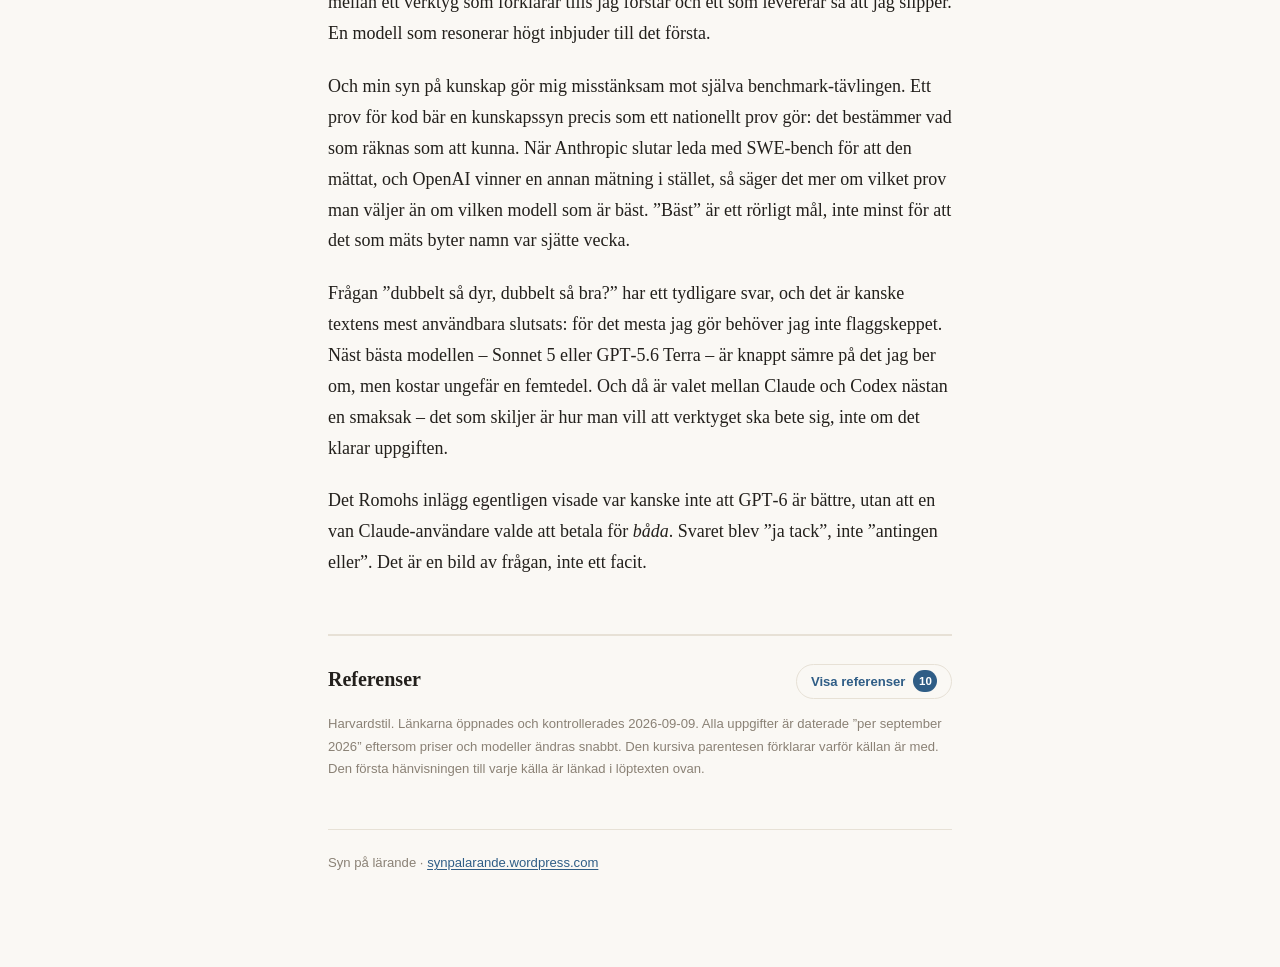
==== commit 8a0145ae: "Enhance image interactivity and styling in index.html, script.js, and styles.css - Updated `index.ht" ====
--- a/synpalarande/Nr2/index.html
+++ b/synpalarande/Nr2/index.html
@@ -177,21 +177,32 @@
     &rdquo;lämna en uppgift, få tillbaka lösningen&rdquo;. Ingen av dem är fel
     &ndash; det beror på vad man vill.</p>
 
-    <p>Det syns i apparna. Här är de två, sedda sida vid sida:</p>
+    <p>Det syns i apparna. Här är de två, sedda sida vid sida (klicka för en
+    större bild):</p>
 
     <div class="figpair">
       <figure>
-        <img src="Bilder/Claude_app_260909.jpg" alt="Claude-appen, Code-fliken: rubrik &rdquo;What's up next, Kent?&rdquo;, en förbruknings-dashboard med sessioner, meddelanden och tokens, och en rad med Local, Studier, main och worktree.">
-        <figcaption><b>Claude-appen.</b> Repo, gren och worktree ligger i
-        förgrunden, och appen har en inbyggd mätare för hur mycket jag förbrukat.
-        I sidopanelen: Artifacts, Routines, Dispatch. Git-orienterad, och
-        medveten om kostnaden.</figcaption>
+        <a class="figpair__zoom" href="Bilder/Claude_app_260909.jpg">
+          <img src="Bilder/Claude_app_260909.jpg" alt="Claude-appen, Code-fliken: rubrik &rdquo;What's up next, Kent?&rdquo;, en förbruknings-dashboard med sessioner, meddelanden och tokens, och en rad med Local, Studier, main och worktree.">
+        </a>
+        <figcaption><b>Claude-appen</b> (Code-fliken). Repo, gren och worktree
+        ligger i förgrunden, och appen har en inbyggd mätare för hur mycket jag
+        förbrukat. I sidopanelen: Artifacts, Routines, Dispatch. Git-orienterad,
+        och medveten om kostnaden. Appen &ndash; som innehåller Claude Code
+        &ndash; laddas ner från
+        <a href="https://claude.com/download" target="_blank" rel="noopener">claude.com/download</a>.</figcaption>
       </figure>
       <figure>
-        <img src="Bilder/Codex_app_260909.jpg" alt="ChatGPT/Codex-appen, Work-fliken: &rdquo;Vad ska vi jobba med?&rdquo;, en knapp &rdquo;Godkänn åt mig&rdquo; och modellväljaren GPT-6 Astra Låg.">
-        <figcaption><b>Codex-appen.</b> Avskalad. &rdquo;Godkänn åt mig&rdquo;
-        &ndash; alltså ett autogodkännande-läge &ndash; och &rdquo;Välj
-        projekt&rdquo; ligger främst. Delegera-och-lita-på.</figcaption>
+        <a class="figpair__zoom" href="Bilder/Codex_app_260909.jpg">
+          <img src="Bilder/Codex_app_260909.jpg" alt="ChatGPT/Codex-appen, Work-fliken: &rdquo;Vad ska vi jobba med?&rdquo;, en knapp &rdquo;Godkänn åt mig&rdquo; och modellväljaren GPT-6 Astra Låg.">
+        </a>
+        <figcaption><b>Codex-appen</b> (ChatGPT desktop, Work-fliken). Avskalad.
+        &rdquo;Godkänn åt mig&rdquo; &ndash; ett autogodkännande-läge &ndash; och
+        &rdquo;Välj projekt&rdquo; ligger främst. Delegera-och-lita-på. ChatGPT-appen
+        laddas ner från
+        <a href="https://chatgpt.com/download" target="_blank" rel="noopener">chatgpt.com/download</a>;
+        Codex-CLI:t och IDE-tillägget beskrivs i
+        <a href="https://learn.chatgpt.com/docs" target="_blank" rel="noopener">OpenAI:s Codex-dokumentation</a>.</figcaption>
       </figure>
     </div>
 
@@ -561,14 +572,16 @@
       <div class="tech-card">
         <h4>Ingenting lämnar sidan</h4>
         <p>Ingen server, ingen analytics, inga cookies, ingen inloggning.
-        JavaScript sköter tre saker: fäller ihop referenslistan, öppnar den här
-        rutan, och driver den växlande skylten med röster.</p>
+        JavaScript sköter fyra saker: fäller ihop referenslistan, öppnar den här
+        rutan, driver den växlande skylten med röster, och förstorar app-bilderna
+        när man klickar på dem.</p>
       </div>
       <div class="tech-card">
         <h4>Fungerar utan JavaScript</h4>
         <p>Hela texten, tabellen och alla källänkar fungerar även med skript
-        avstängt. Då står referenslistan utfälld och skyltens tre citat visas
-        som en lista.</p>
+        avstängt. Då står referenslistan utfälld, skyltens tre citat visas som
+        en lista, och ett klick på en app-bild öppnar bildfilen i webbläsaren
+        i stället för i en overlay.</p>
       </div>
       <div class="tech-card">
         <h4>Byggd för att länkas</h4>
@@ -585,7 +598,8 @@
         <h4>Två skärmdumpar</h4>
         <p>Bilderna av de två apparna är mina egna, tagna 9 september 2026.
         Vänsterpanelen är kvar med flit &ndash; den visar hur apparna faktiskt
-        ser ut i bruk.</p>
+        ser ut i bruk. Klicka på en bild för en större version; bildtexten länkar
+        till var man laddar ner respektive app.</p>
       </div>
     </div>
 
@@ -636,6 +650,11 @@
   </div>
 </div>
 
+<div class="lightbox" id="lightbox" hidden>
+  <button type="button" class="lightbox__close" id="lightboxClose" aria-label="Stäng">&times;</button>
+  <img id="lightboxImg" src="" alt="">
+</div>
+
 <script src="script.js"></script>
 </body>
 </html>
--- a/synpalarande/Nr2/styles.css
+++ b/synpalarande/Nr2/styles.css
@@ -952,3 +952,50 @@
   display: block;
   margin-bottom: 0.3rem;
 }
+
+/* Klick-för-större på app-bilderna */
+.figpair__zoom {
+  display: block;
+  cursor: zoom-in;
+}
+.figpair__zoom:focus-visible {
+  outline: 2px solid var(--accent);
+  outline-offset: 3px;
+}
+
+.lightbox {
+  position: fixed;
+  inset: 0;
+  z-index: 70;
+  background: rgba(20, 18, 15, 0.82);
+  display: flex;
+  align-items: center;
+  justify-content: center;
+  padding: clamp(1rem, 4vw, 3rem);
+  overflow: auto;
+}
+.lightbox[hidden] { display: none; }
+
+.lightbox img {
+  max-width: 100%;
+  max-height: 88vh;
+  width: auto;
+  height: auto;
+  border-radius: 6px;
+  box-shadow: 0 24px 70px rgba(0, 0, 0, 0.45);
+  background: #fff;
+}
+
+.lightbox__close {
+  position: fixed;
+  top: 12px;
+  right: 16px;
+  background: transparent;
+  border: none;
+  color: #fff;
+  font-size: 2rem;
+  line-height: 1;
+  cursor: pointer;
+  padding: 0.2rem 0.5rem;
+}
+.lightbox__close:hover { color: var(--accent-strong); }
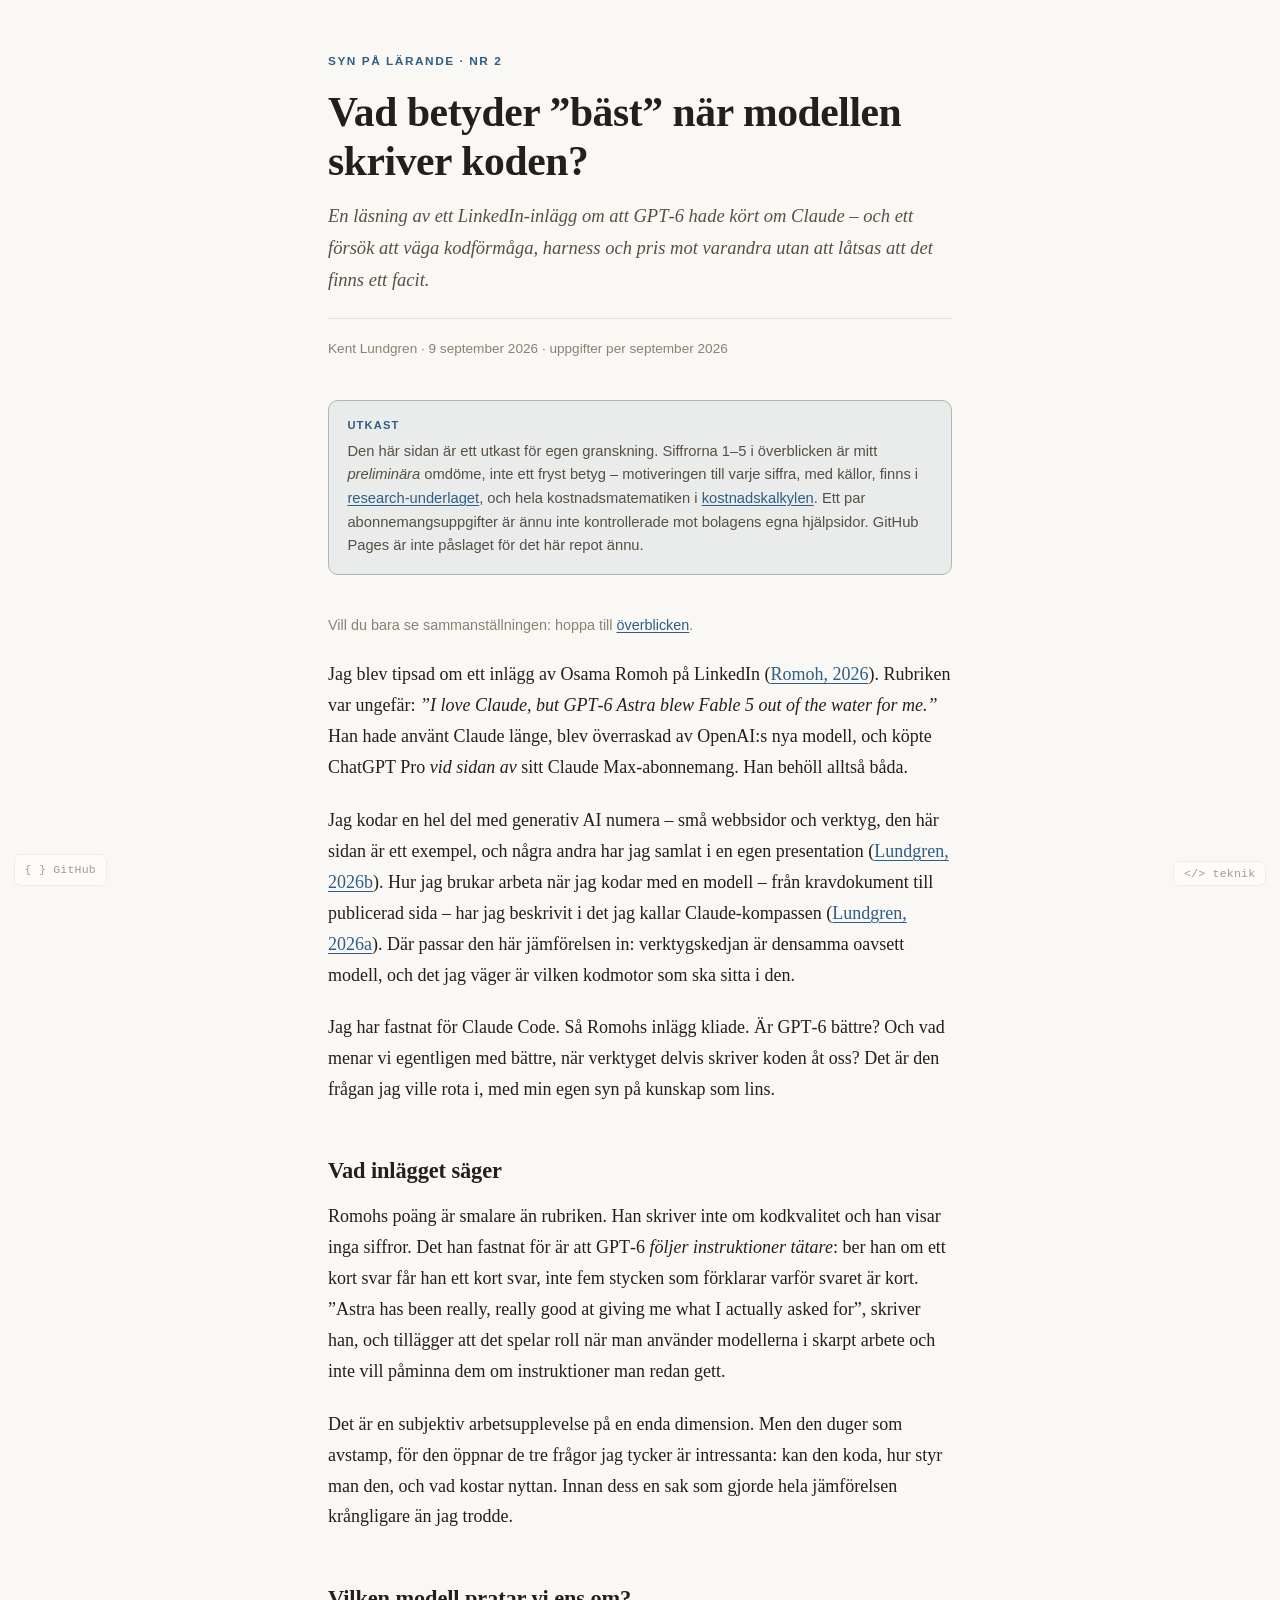
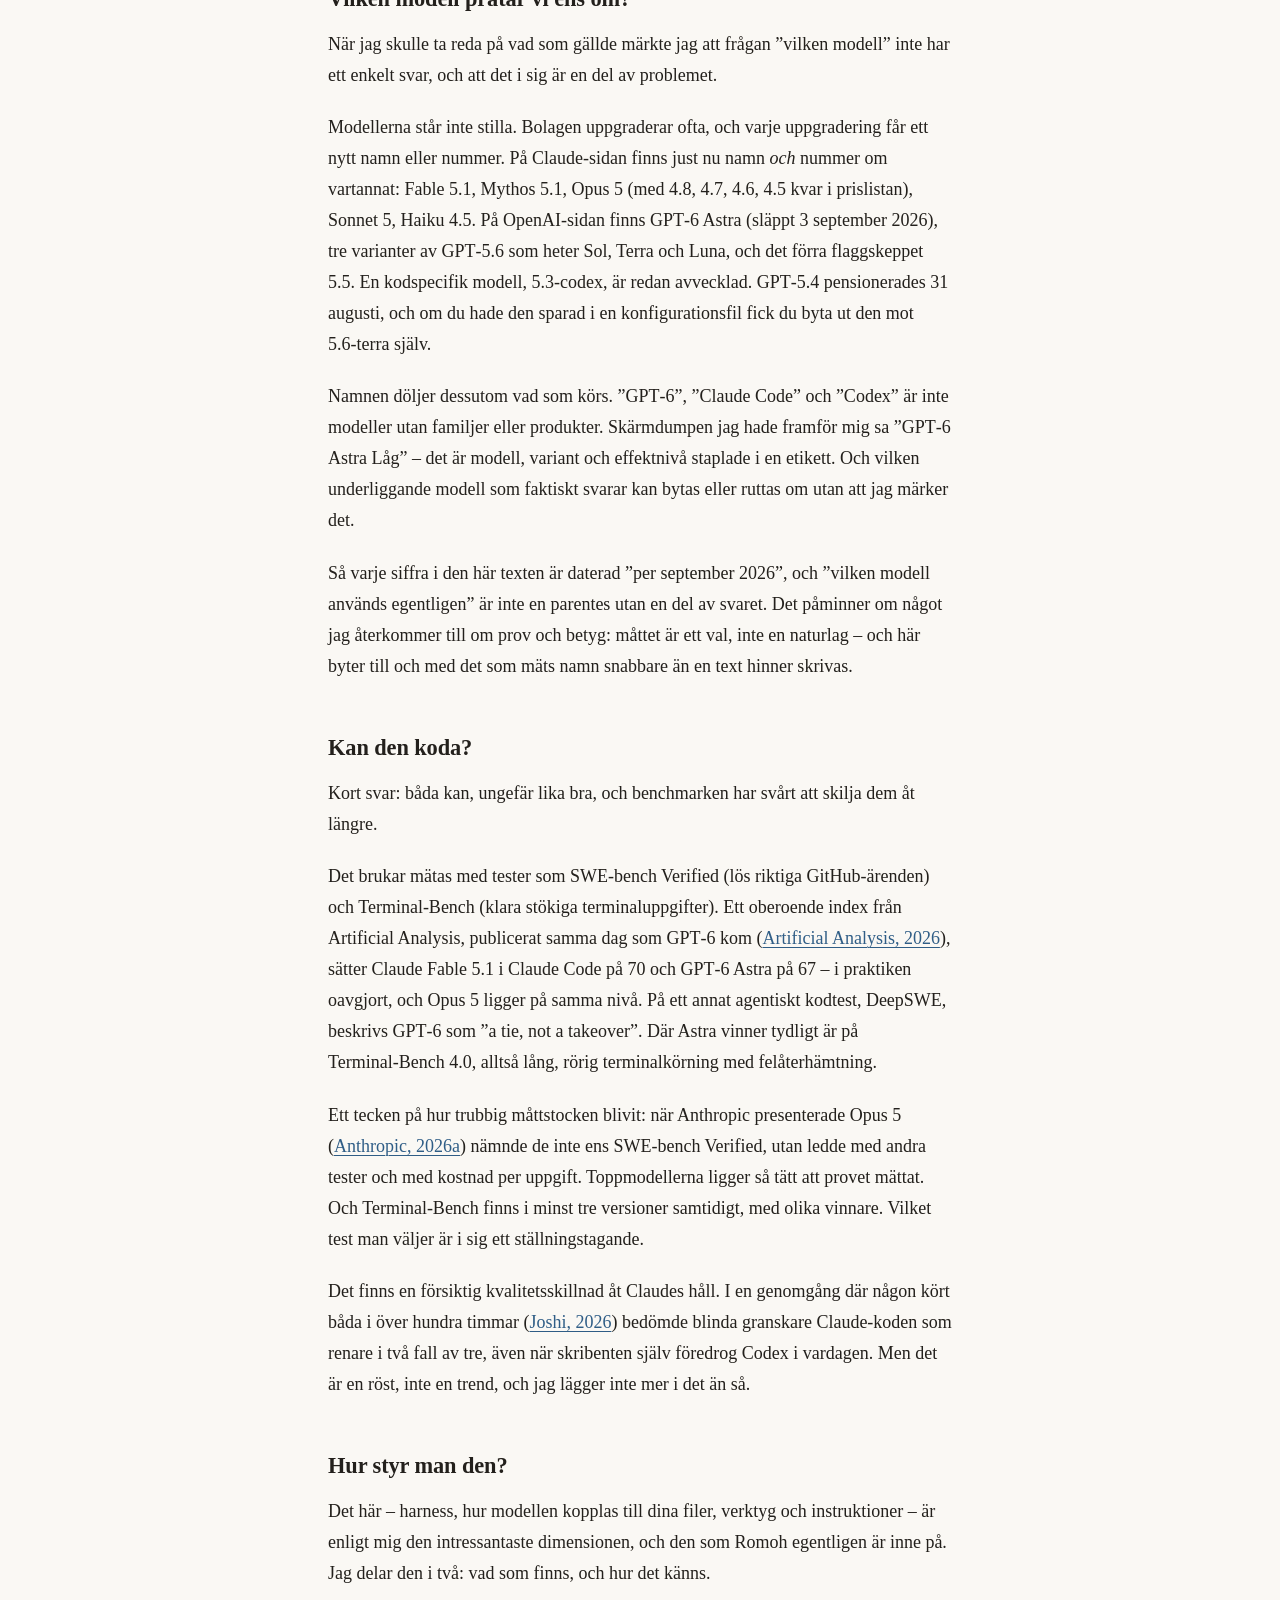
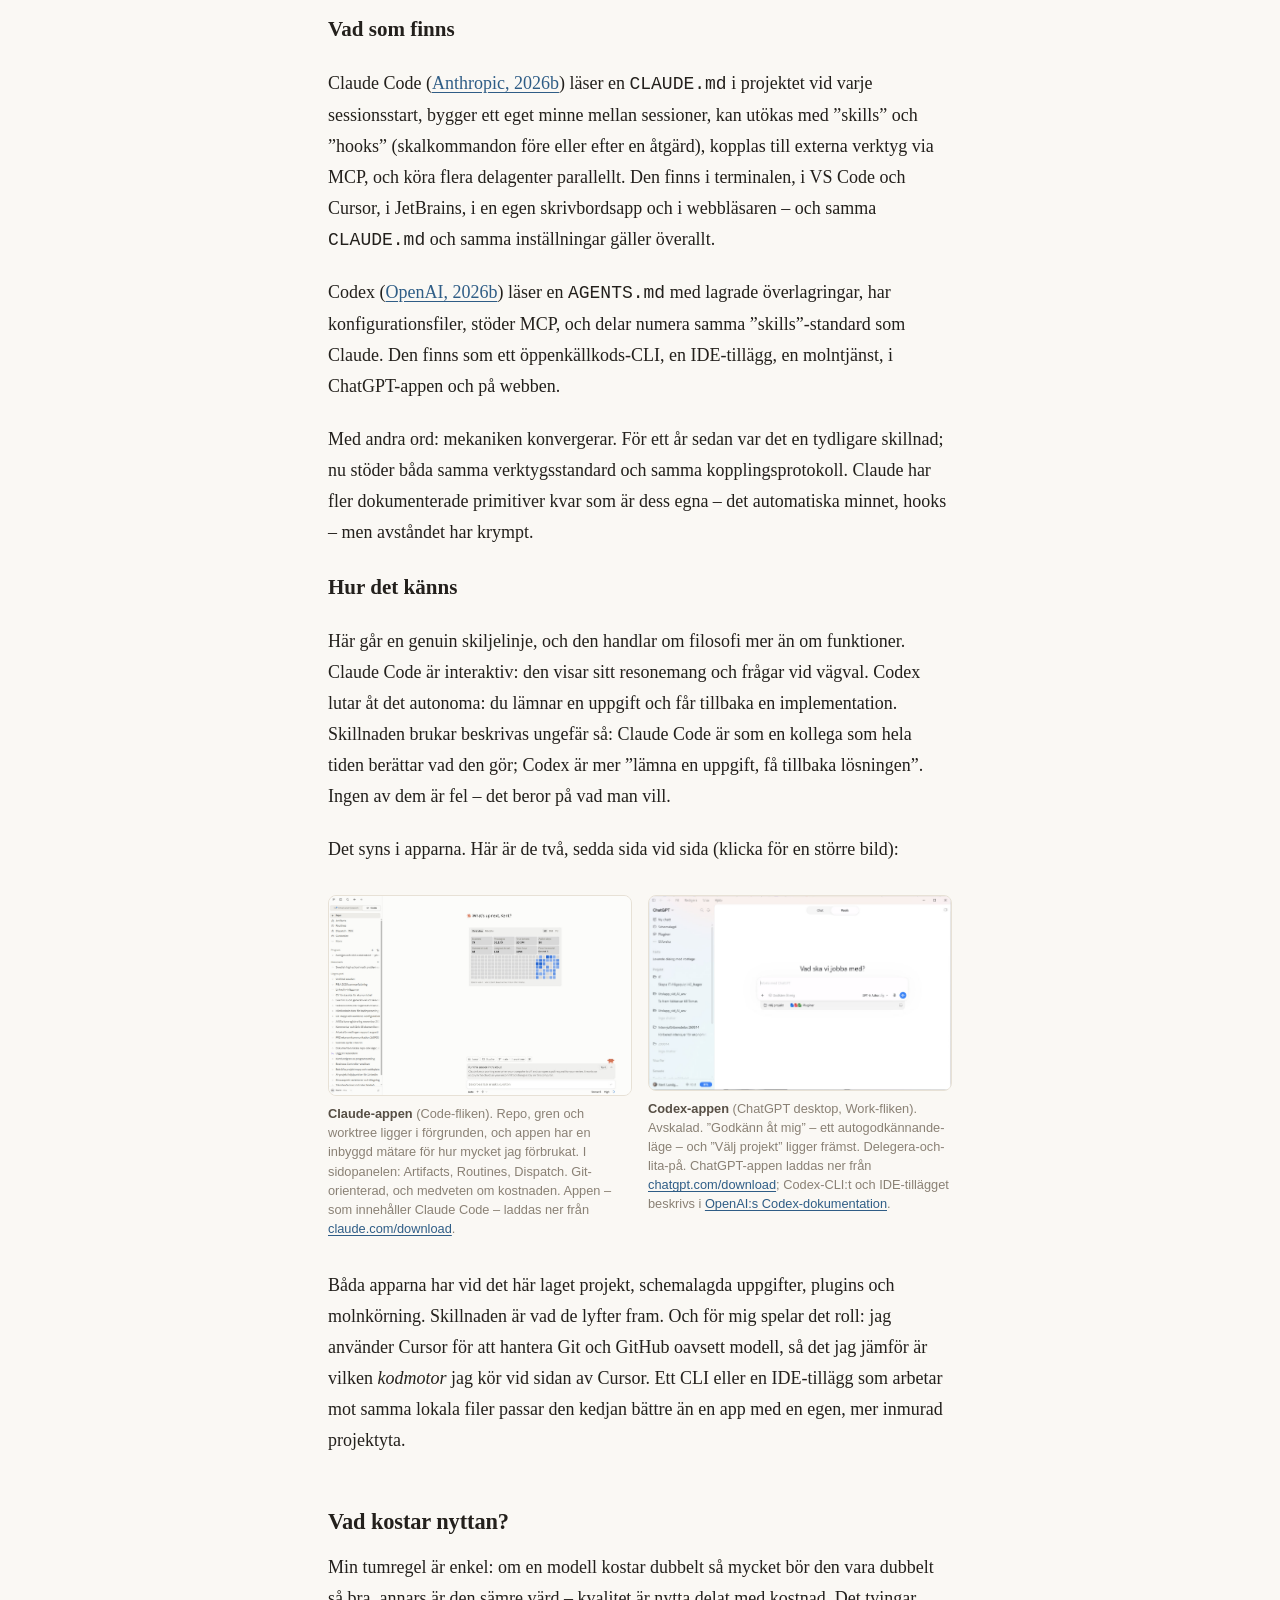
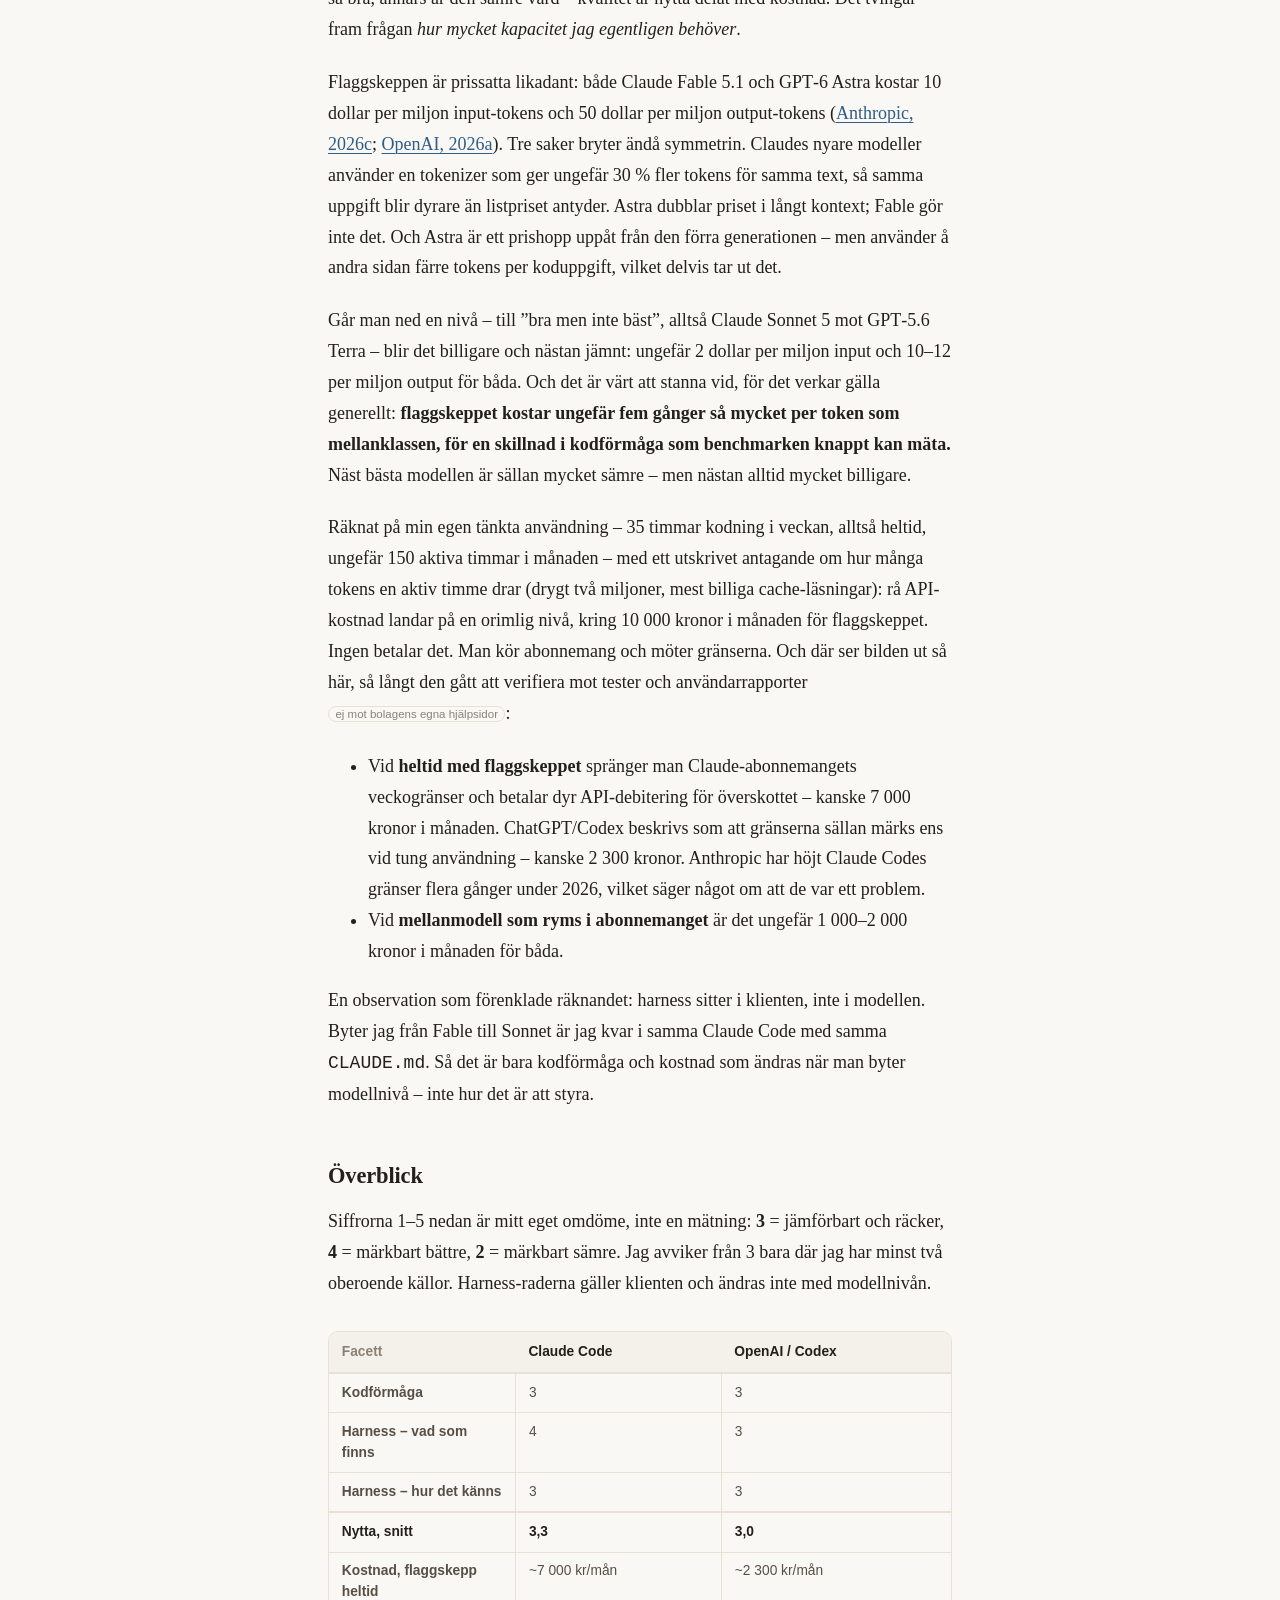
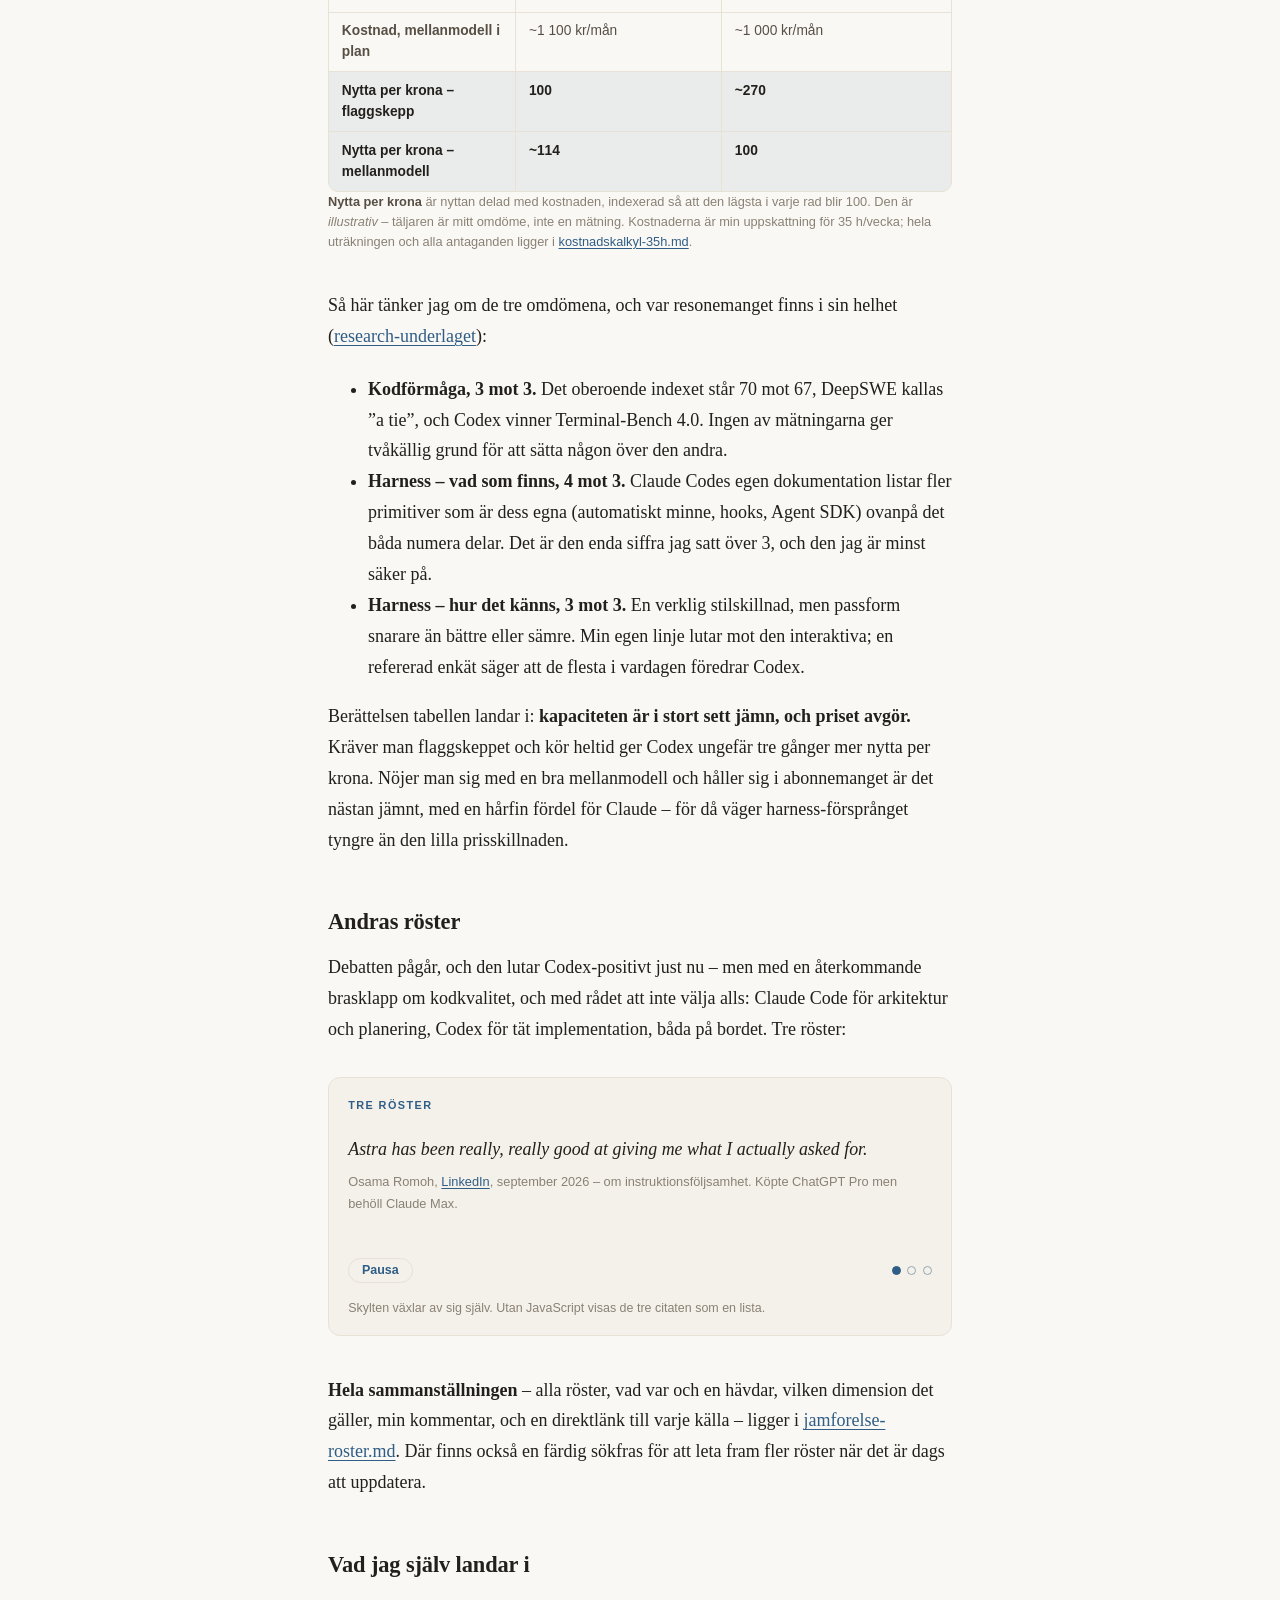
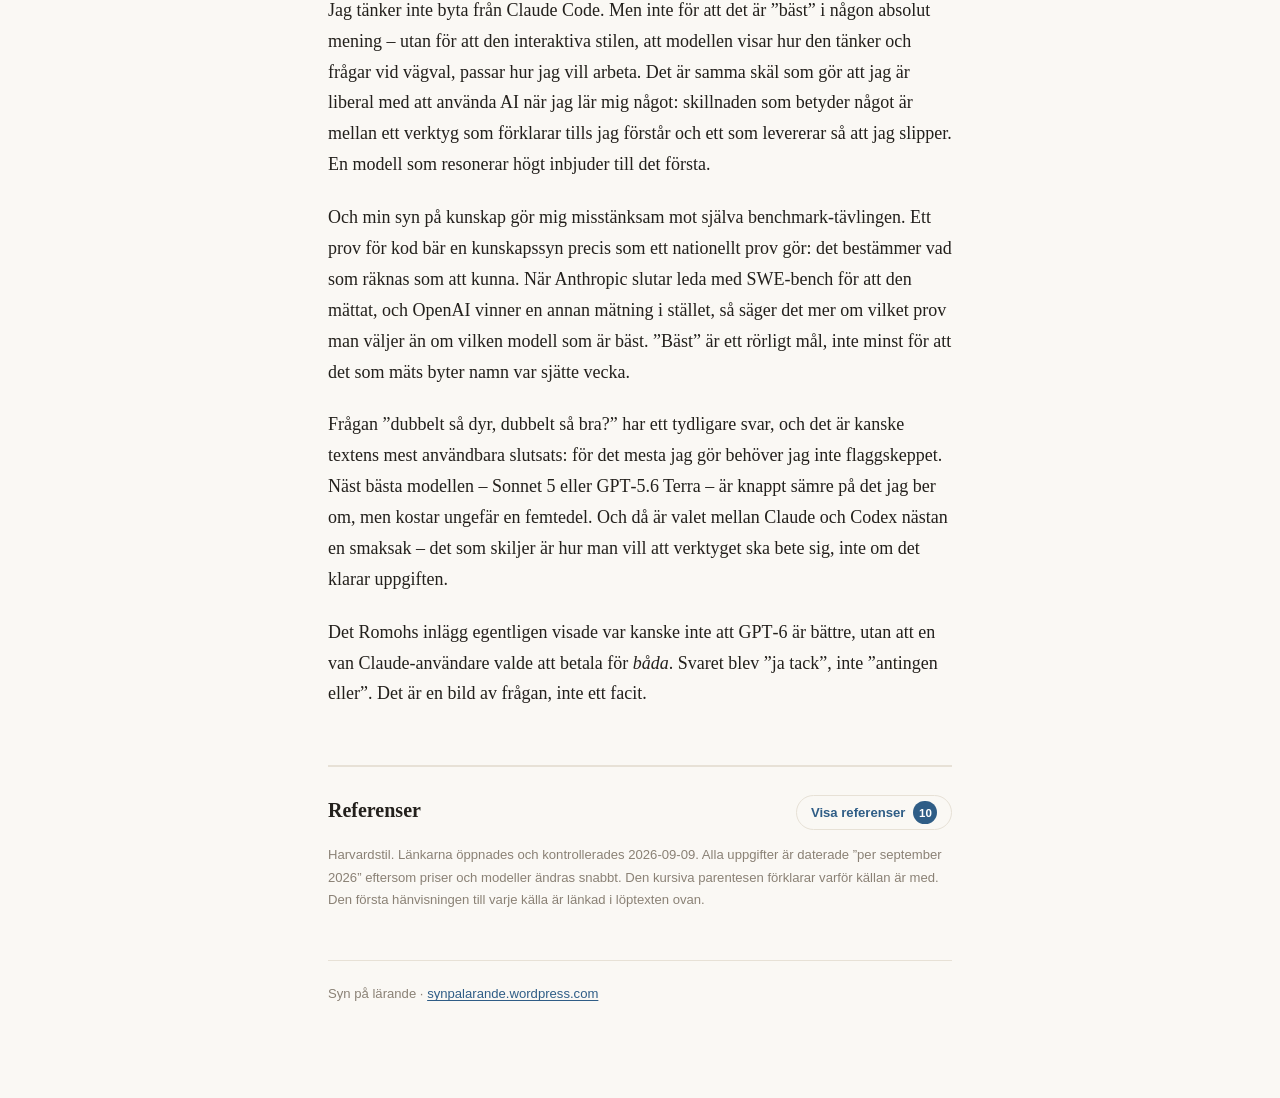
==== commit c3632bb6: "Update index.html, jamforelse-roster.md, and PRD for enhanced AI model comparison - Revised `index.h" ====
--- a/synpalarande/Nr2/index.html
+++ b/synpalarande/Nr2/index.html
@@ -182,7 +182,7 @@
 
     <div class="figpair">
       <figure>
-        <a class="figpair__zoom" href="Bilder/Claude_app_260909.jpg">
+        <a class="figpair__zoom" href="Bilder/Claude_app_260909_stor.jpg">
           <img src="Bilder/Claude_app_260909.jpg" alt="Claude-appen, Code-fliken: rubrik &rdquo;What's up next, Kent?&rdquo;, en förbruknings-dashboard med sessioner, meddelanden och tokens, och en rad med Local, Studier, main och worktree.">
         </a>
         <figcaption><b>Claude-appen</b> (Code-fliken). Repo, gren och worktree
@@ -367,10 +367,7 @@
     <p>Debatten pågår, och den lutar Codex-positivt just nu &ndash; men med en
     återkommande brasklapp om kodkvalitet, och med rådet att inte välja alls:
     Claude Code för arkitektur och planering, Codex för tät implementation,
-    båda på bordet. Jag samlar rösterna, med vad de hävdar och vad jag tycker om
-    det, i
-    <a href="https://github.com/kentlundgren/Studier/blob/main/synpalarande/Nr2/jamforelse-roster.md" target="_blank" rel="noopener">jamforelse-roster.md</a>.
-    Tre av dem:</p>
+    båda på bordet. Tre röster:</p>
 
     <div class="voices" aria-label="Röster om Claude mot Codex">
       <p class="voices__kicker">Tre röster</p>
@@ -379,14 +376,17 @@
           <li class="voices__item is-active">
             <blockquote>Astra has been really, really good at giving me what I
             actually asked for.</blockquote>
-            <cite>Osama Romoh, LinkedIn, september 2026 &ndash; om
-            instruktionsföljsamhet. Köpte ChatGPT Pro men behöll Claude Max.</cite>
+            <cite>Osama Romoh,
+            <a href="https://lnkd.in/p/efrssr5X" target="_blank" rel="noopener">LinkedIn</a>,
+            september 2026 &ndash; om instruktionsföljsamhet. Köpte ChatGPT Pro
+            men behöll Claude Max.</cite>
           </li>
           <li class="voices__item">
             <blockquote>If someone made me uninstall one today, it's not Codex.</blockquote>
-            <cite>Prathit Joshi, Composio-bloggen, augusti 2026 &ndash; efter
-            100+ timmar med båda. Codex vann 3&ndash;2, men blinda granskare
-            bedömde Claude-koden som renare.</cite>
+            <cite>Prathit Joshi,
+            <a href="https://composio.dev/content/claude-code-vs-openai-codex" target="_blank" rel="noopener">Composio-bloggen</a>,
+            augusti 2026 &ndash; efter 100+ timmar med båda. Codex vann
+            3&ndash;2, men blinda granskare bedömde Claude-koden som renare.</cite>
           </li>
           <li class="voices__item">
             <blockquote>En ofta citerad utvecklarenkät: 65&nbsp;% föredrar Codex
@@ -403,6 +403,13 @@
       <figcaption>Skylten växlar av sig själv. Utan JavaScript visas de tre
       citaten som en lista.</figcaption>
     </div>
+
+    <p><strong>Hela sammanställningen</strong> &ndash; alla röster, vad var och
+    en hävdar, vilken dimension det gäller, min kommentar, och en direktlänk till
+    varje källa &ndash; ligger i
+    <a href="https://github.com/kentlundgren/Studier/blob/main/synpalarande/Nr2/jamforelse-roster.md" target="_blank" rel="noopener">jamforelse-roster.md</a>.
+    Där finns också en färdig sökfras för att leta fram fler röster när det är
+    dags att uppdatera.</p>
 
     <h2 id="VadJagLandarI">Vad jag själv landar i <a class="anchor" href="#VadJagLandarI" aria-label="Länk till detta avsnitt">#</a></h2>
 
@@ -598,8 +605,10 @@
         <h4>Två skärmdumpar</h4>
         <p>Bilderna av de två apparna är mina egna, tagna 9 september 2026.
         Vänsterpanelen är kvar med flit &ndash; den visar hur apparna faktiskt
-        ser ut i bruk. Klicka på en bild för en större version; bildtexten länkar
-        till var man laddar ner respektive app.</p>
+        ser ut i bruk. I den förstorade Claude-bilden är sidopanelen suddad, så
+        att mina egna sessionsrubriker inte går att läsa. Klicka på en bild för
+        den större versionen; bildtexten länkar till var man laddar ner
+        respektive app.</p>
       </div>
     </div>
 
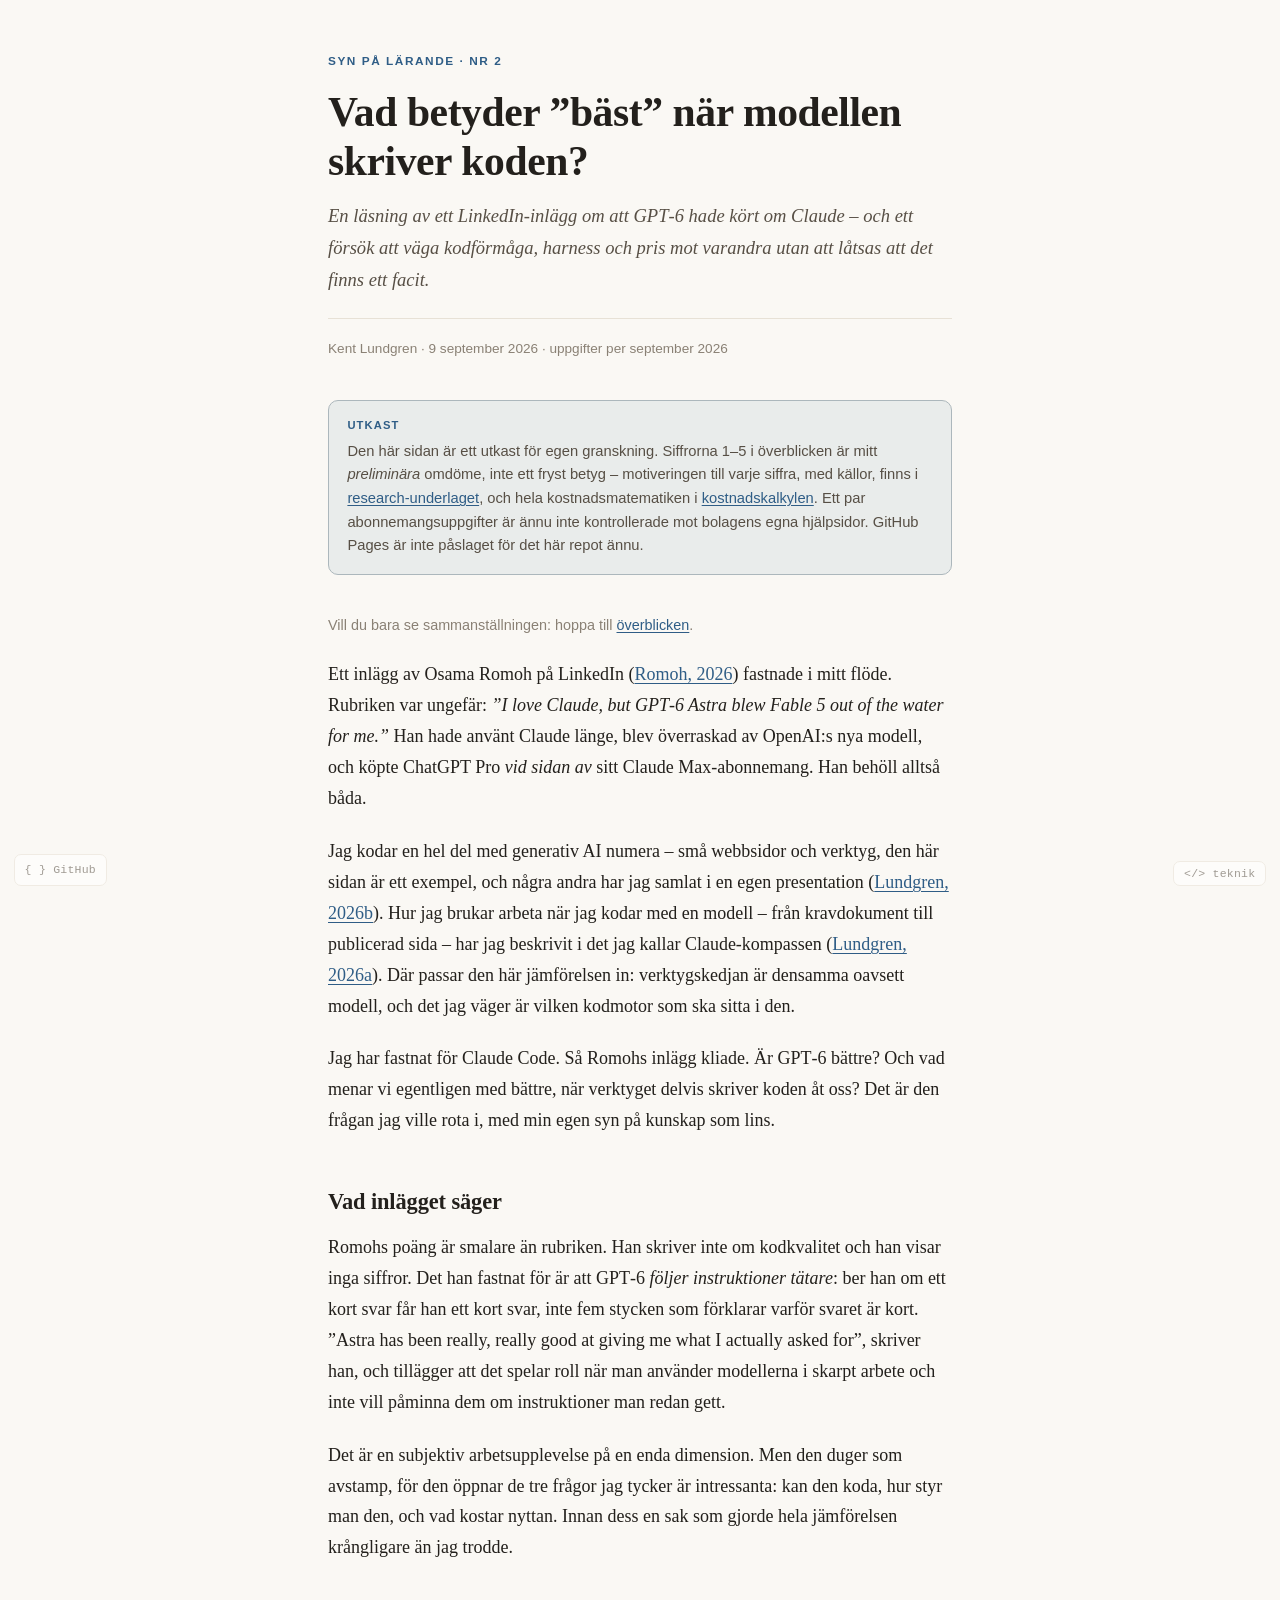
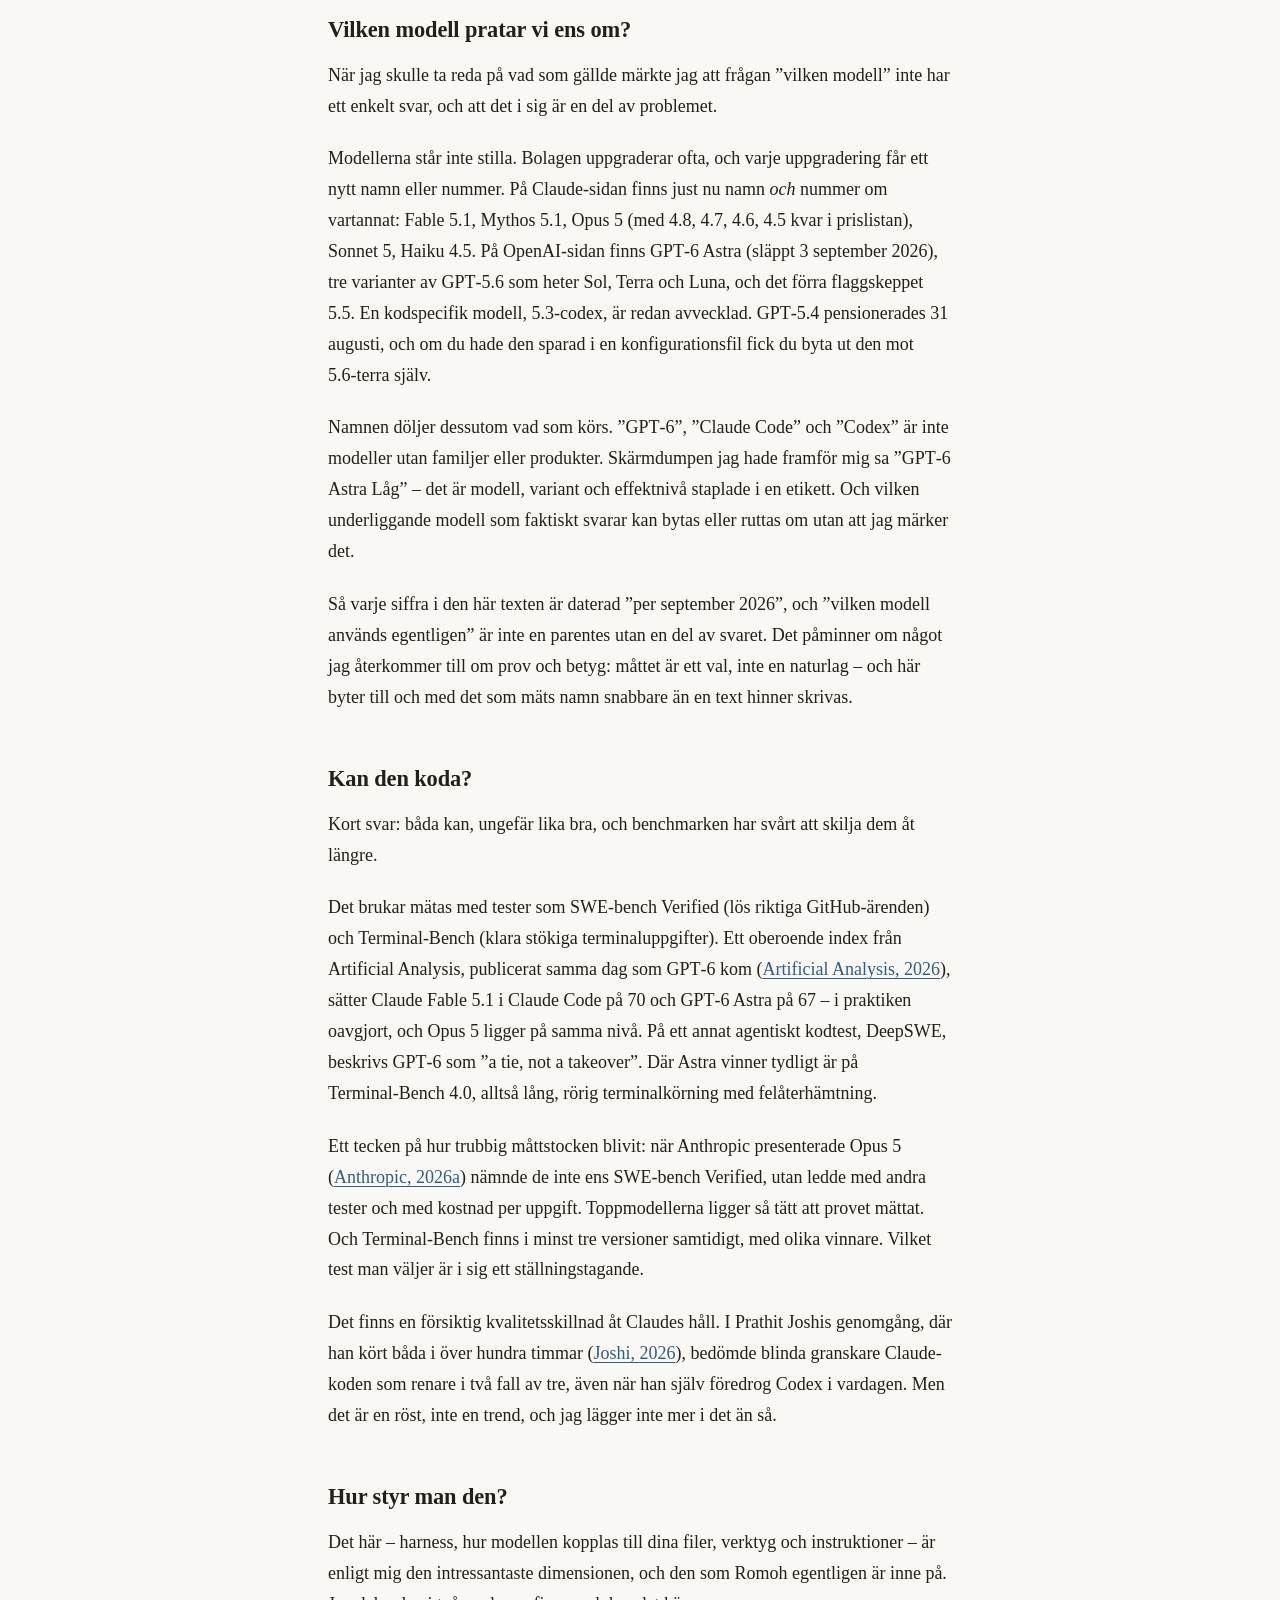
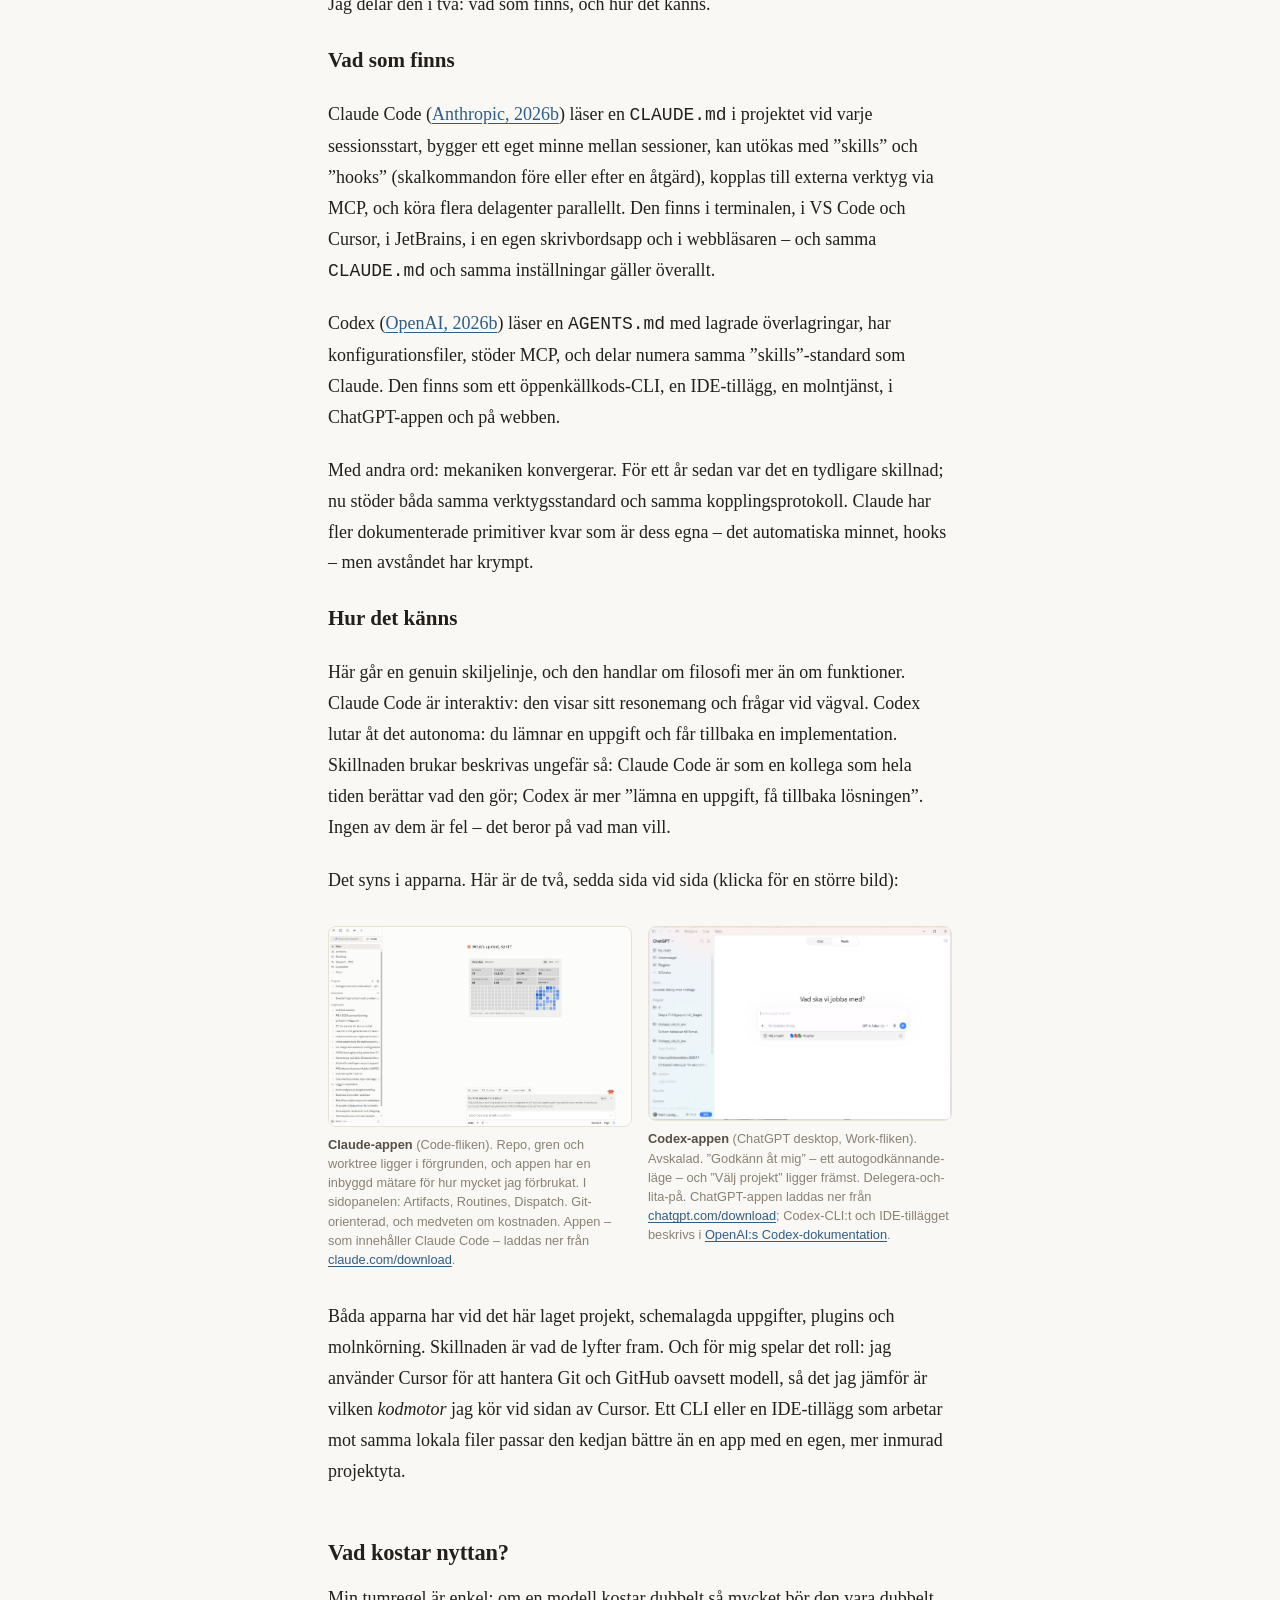
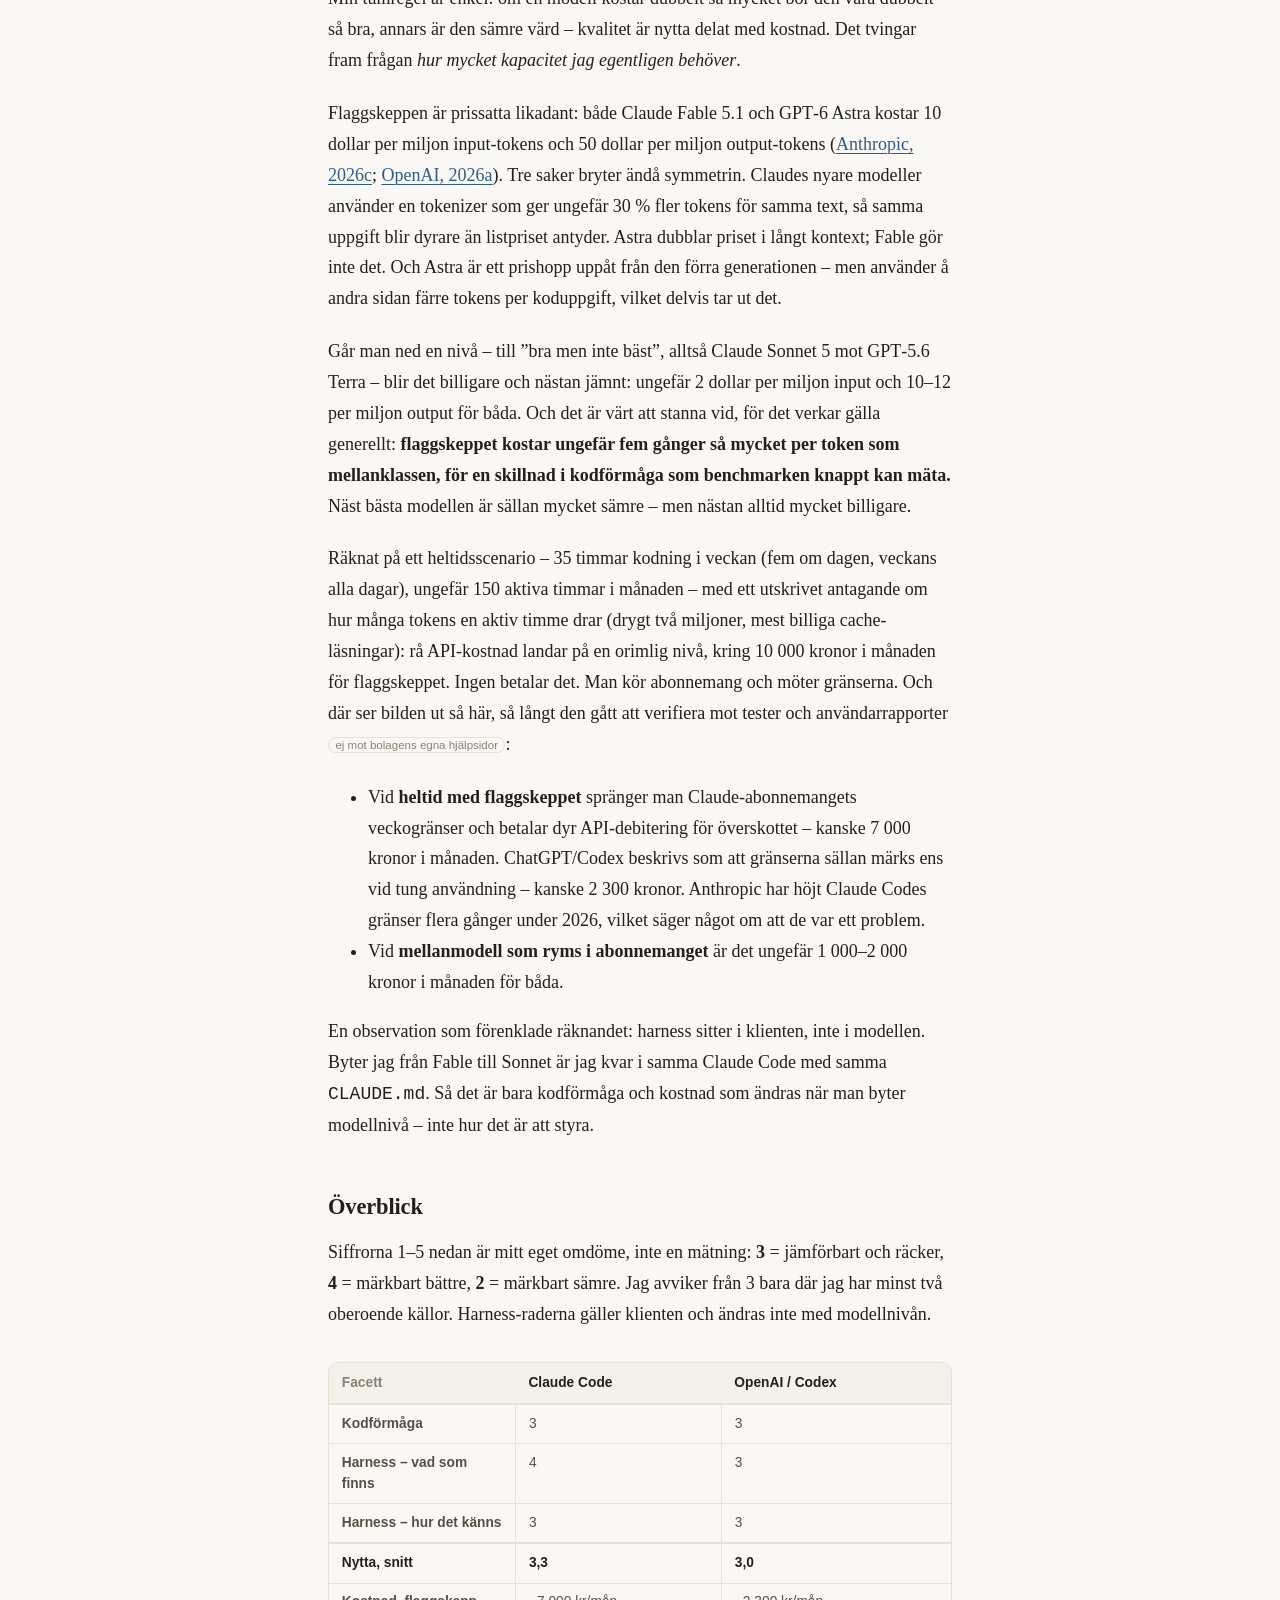
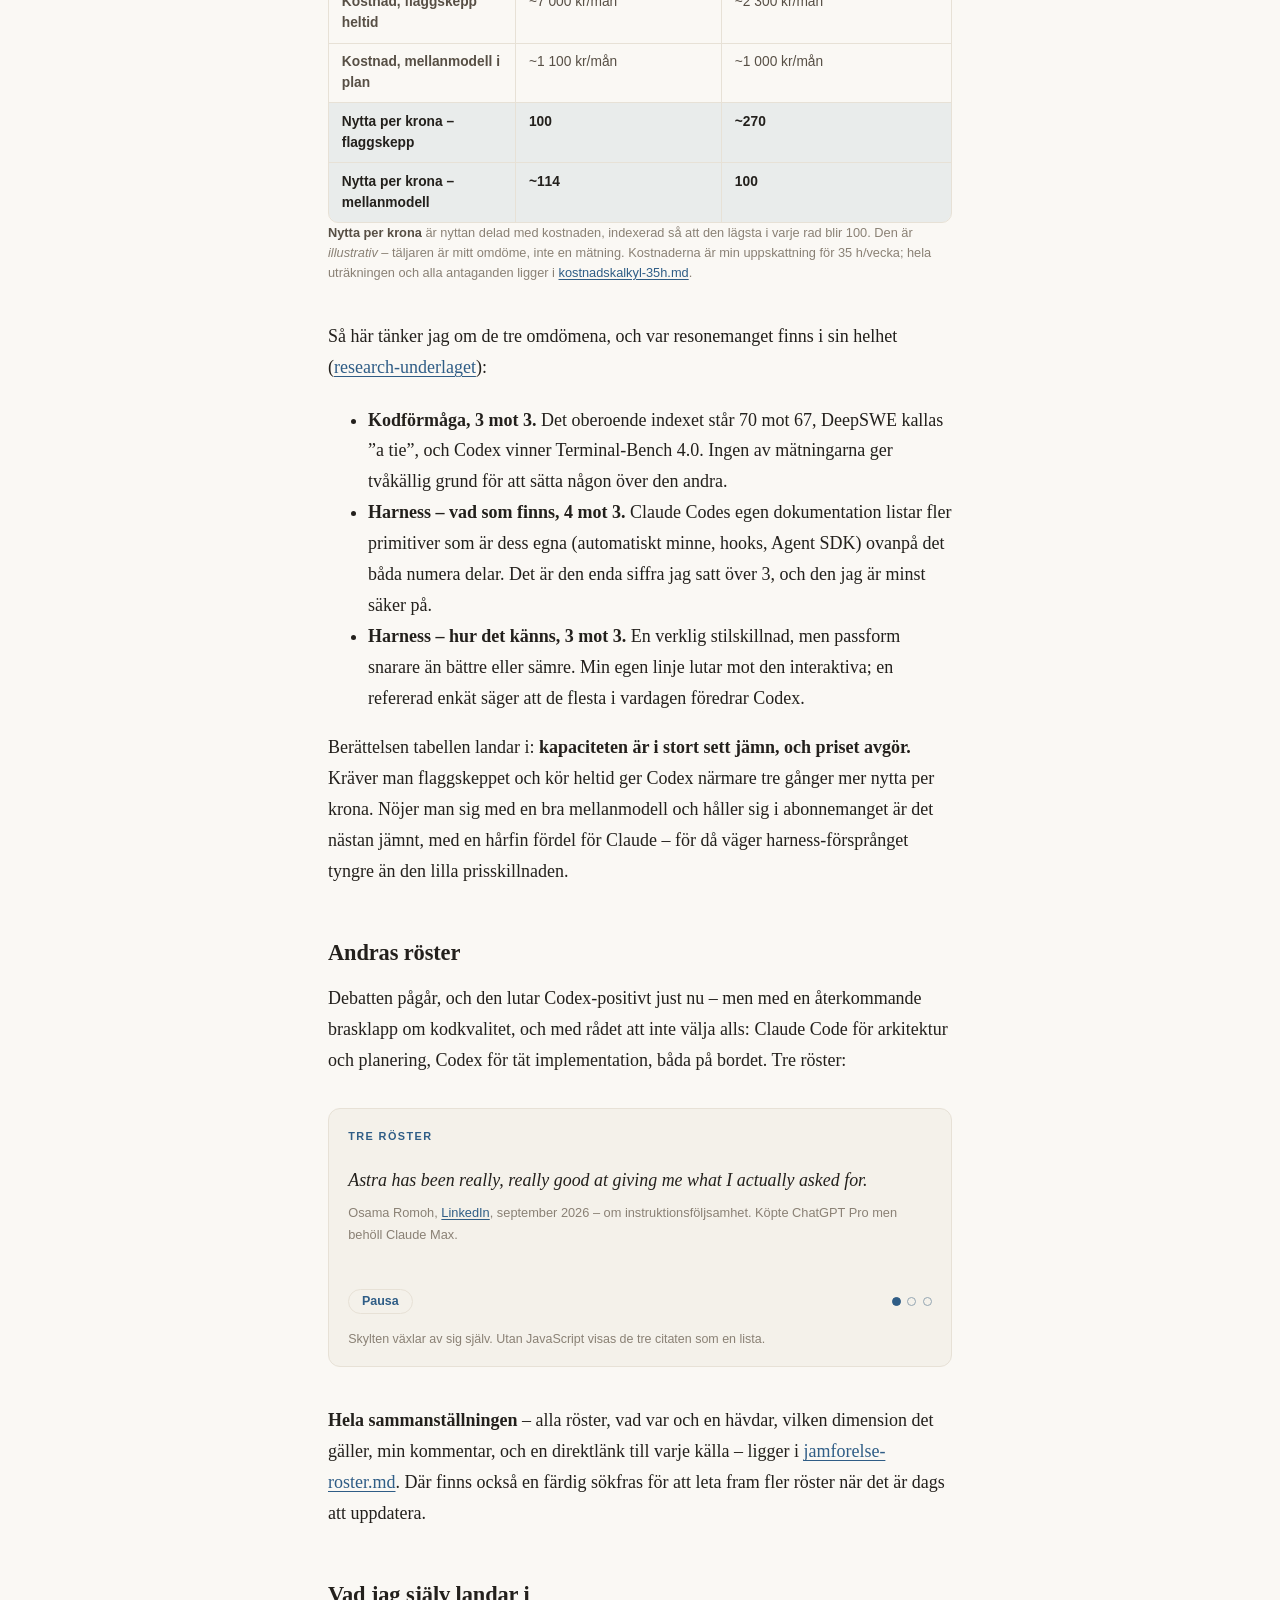
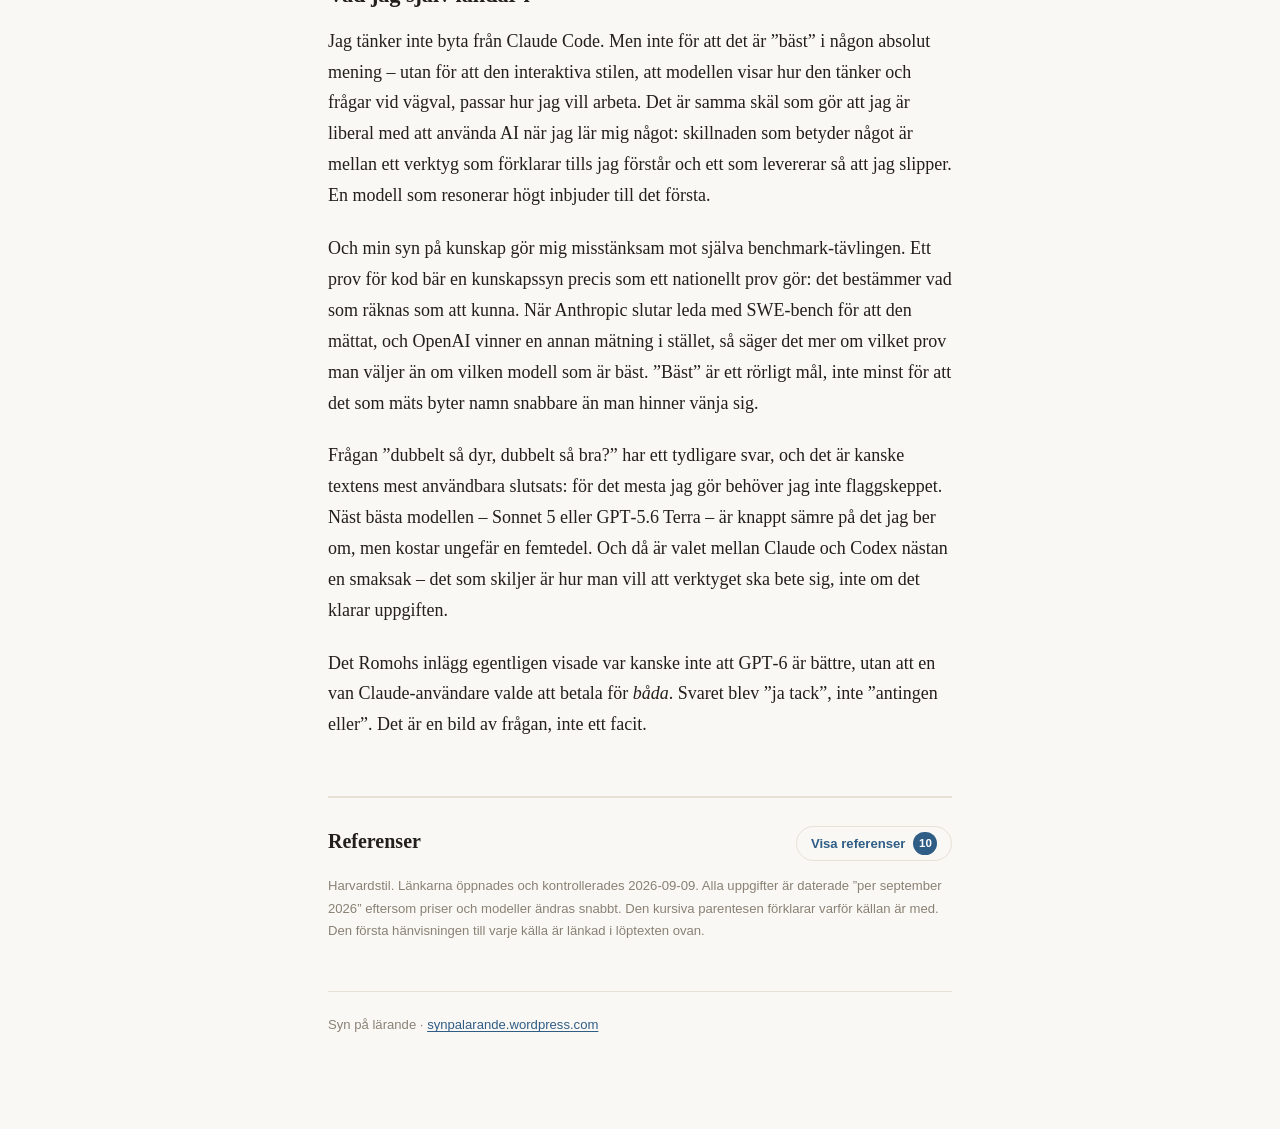
==== commit 0c82cec0: "Refactor index.html and update documentation for improved clarity and accuracy - Revised `index.html" ====
--- a/synpalarande/Nr2/index.html
+++ b/synpalarande/Nr2/index.html
@@ -36,8 +36,9 @@
     <p class="jump">Vill du bara se sammanställningen: hoppa till
     <a href="#Overblick">överblicken</a>.</p>
 
-    <p>Jag blev tipsad om ett inlägg av Osama Romoh på LinkedIn
-    (<a href="https://lnkd.in/p/efrssr5X" target="_blank" rel="noopener">Romoh, 2026</a>). Rubriken var ungefär:
+    <p>Ett inlägg av Osama Romoh på LinkedIn
+    (<a href="https://lnkd.in/p/efrssr5X" target="_blank" rel="noopener">Romoh, 2026</a>)
+    fastnade i mitt flöde. Rubriken var ungefär:
     <em>&rdquo;I love Claude, but GPT&#8209;6 Astra blew Fable 5 out of the water
     for me.&rdquo;</em> Han hade använt Claude länge, blev överraskad av OpenAI:s
     nya modell, och köpte ChatGPT Pro <em>vid sidan av</em> sitt
@@ -127,12 +128,12 @@
     Och Terminal&#8209;Bench finns i minst tre versioner samtidigt, med olika
     vinnare. Vilket test man väljer är i sig ett ställningstagande.</p>
 
-    <p>Det finns en försiktig kvalitetsskillnad åt Claudes håll. I en genomgång
-    där någon kört båda i över hundra timmar
-    (<a href="https://composio.dev/content/claude-code-vs-openai-codex" target="_blank" rel="noopener">Joshi, 2026</a>)
+    <p>Det finns en försiktig kvalitetsskillnad åt Claudes håll. I Prathit Joshis
+    genomgång, där han kört båda i över hundra timmar
+    (<a href="https://composio.dev/content/claude-code-vs-openai-codex" target="_blank" rel="noopener">Joshi, 2026</a>),
     bedömde blinda granskare Claude-koden som renare i två fall av tre, även när
-    skribenten själv föredrog Codex i vardagen. Men det är en röst, inte en
-    trend, och jag lägger inte mer i det än så.</p>
+    han själv föredrog Codex i vardagen. Men det är en röst, inte en trend, och
+    jag lägger inte mer i det än så.</p>
 
     <h2 id="Harness">Hur styr man den? <a class="anchor" href="#Harness" aria-label="Länk till detta avsnitt">#</a></h2>
 
@@ -182,7 +183,7 @@
 
     <div class="figpair">
       <figure>
-        <a class="figpair__zoom" href="Bilder/Claude_app_260909_stor.jpg">
+        <a class="figpair__zoom" href="Bilder/Claude_app_260909.jpg">
           <img src="Bilder/Claude_app_260909.jpg" alt="Claude-appen, Code-fliken: rubrik &rdquo;What's up next, Kent?&rdquo;, en förbruknings-dashboard med sessioner, meddelanden och tokens, och en rad med Local, Studier, main och worktree.">
         </a>
         <figcaption><b>Claude-appen</b> (Code-fliken). Repo, gren och worktree
@@ -241,11 +242,11 @@
     kan mäta.</strong> Näst bästa modellen är sällan mycket sämre &ndash; men
     nästan alltid mycket billigare.</p>
 
-    <p>Räknat på min egen tänkta användning &ndash; 35 timmar kodning i veckan,
-    alltså heltid, ungefär 150 aktiva timmar i månaden &ndash; med ett utskrivet
-    antagande om hur många tokens en aktiv timme drar (drygt två miljoner, mest
-    billiga cache-läsningar): rå API-kostnad landar på en orimlig nivå, kring
-    10&nbsp;000 kronor i månaden för flaggskeppet. Ingen betalar det. Man kör
+    <p>Räknat på ett heltidsscenario &ndash; 35 timmar kodning i veckan
+    (fem om dagen, veckans alla dagar), ungefär 150 aktiva timmar i månaden
+    &ndash; med ett utskrivet antagande om hur många tokens en aktiv timme drar
+    (drygt två miljoner, mest billiga cache-läsningar): rå API-kostnad landar på
+    en orimlig nivå, kring 10&nbsp;000 kronor i månaden för flaggskeppet. Ingen betalar det. Man kör
     abonnemang och möter gränserna. Och där ser bilden ut så här, så långt den
     gått att verifiera mot tester och användarrapporter <span class="prov">ej mot bolagens egna hjälpsidor</span>:</p>
 
@@ -357,7 +358,7 @@
 
     <p>Berättelsen tabellen landar i: <strong>kapaciteten är i stort sett jämn,
     och priset avgör.</strong> Kräver man flaggskeppet och kör heltid ger
-    Codex ungefär tre gånger mer nytta per krona. Nöjer man sig med en bra
+    Codex närmare tre gånger mer nytta per krona. Nöjer man sig med en bra
     mellanmodell och håller sig i abonnemanget är det nästan jämnt, med en
     hårfin fördel för Claude &ndash; för då väger harness-försprånget tyngre än
     den lilla prisskillnaden.</p>
@@ -427,7 +428,7 @@
     SWE&#8209;bench för att den mättat, och OpenAI vinner en annan mätning i
     stället, så säger det mer om vilket prov man väljer än om vilken modell som
     är bäst. &rdquo;Bäst&rdquo; är ett rörligt mål, inte minst för att det som
-    mäts byter namn var sjätte vecka.</p>
+    mäts byter namn snabbare än man hinner vänja sig.</p>
 
     <p>Frågan &rdquo;dubbelt så dyr, dubbelt så bra?&rdquo; har ett tydligare
     svar, och det är kanske textens mest användbara slutsats: för det mesta jag
@@ -605,10 +606,8 @@
         <h4>Två skärmdumpar</h4>
         <p>Bilderna av de två apparna är mina egna, tagna 9 september 2026.
         Vänsterpanelen är kvar med flit &ndash; den visar hur apparna faktiskt
-        ser ut i bruk. I den förstorade Claude-bilden är sidopanelen suddad, så
-        att mina egna sessionsrubriker inte går att läsa. Klicka på en bild för
-        den större versionen; bildtexten länkar till var man laddar ner
-        respektive app.</p>
+        ser ut i bruk. Klicka på en bild för en större version; bildtexten länkar
+        till var man laddar ner respektive app.</p>
       </div>
     </div>
 
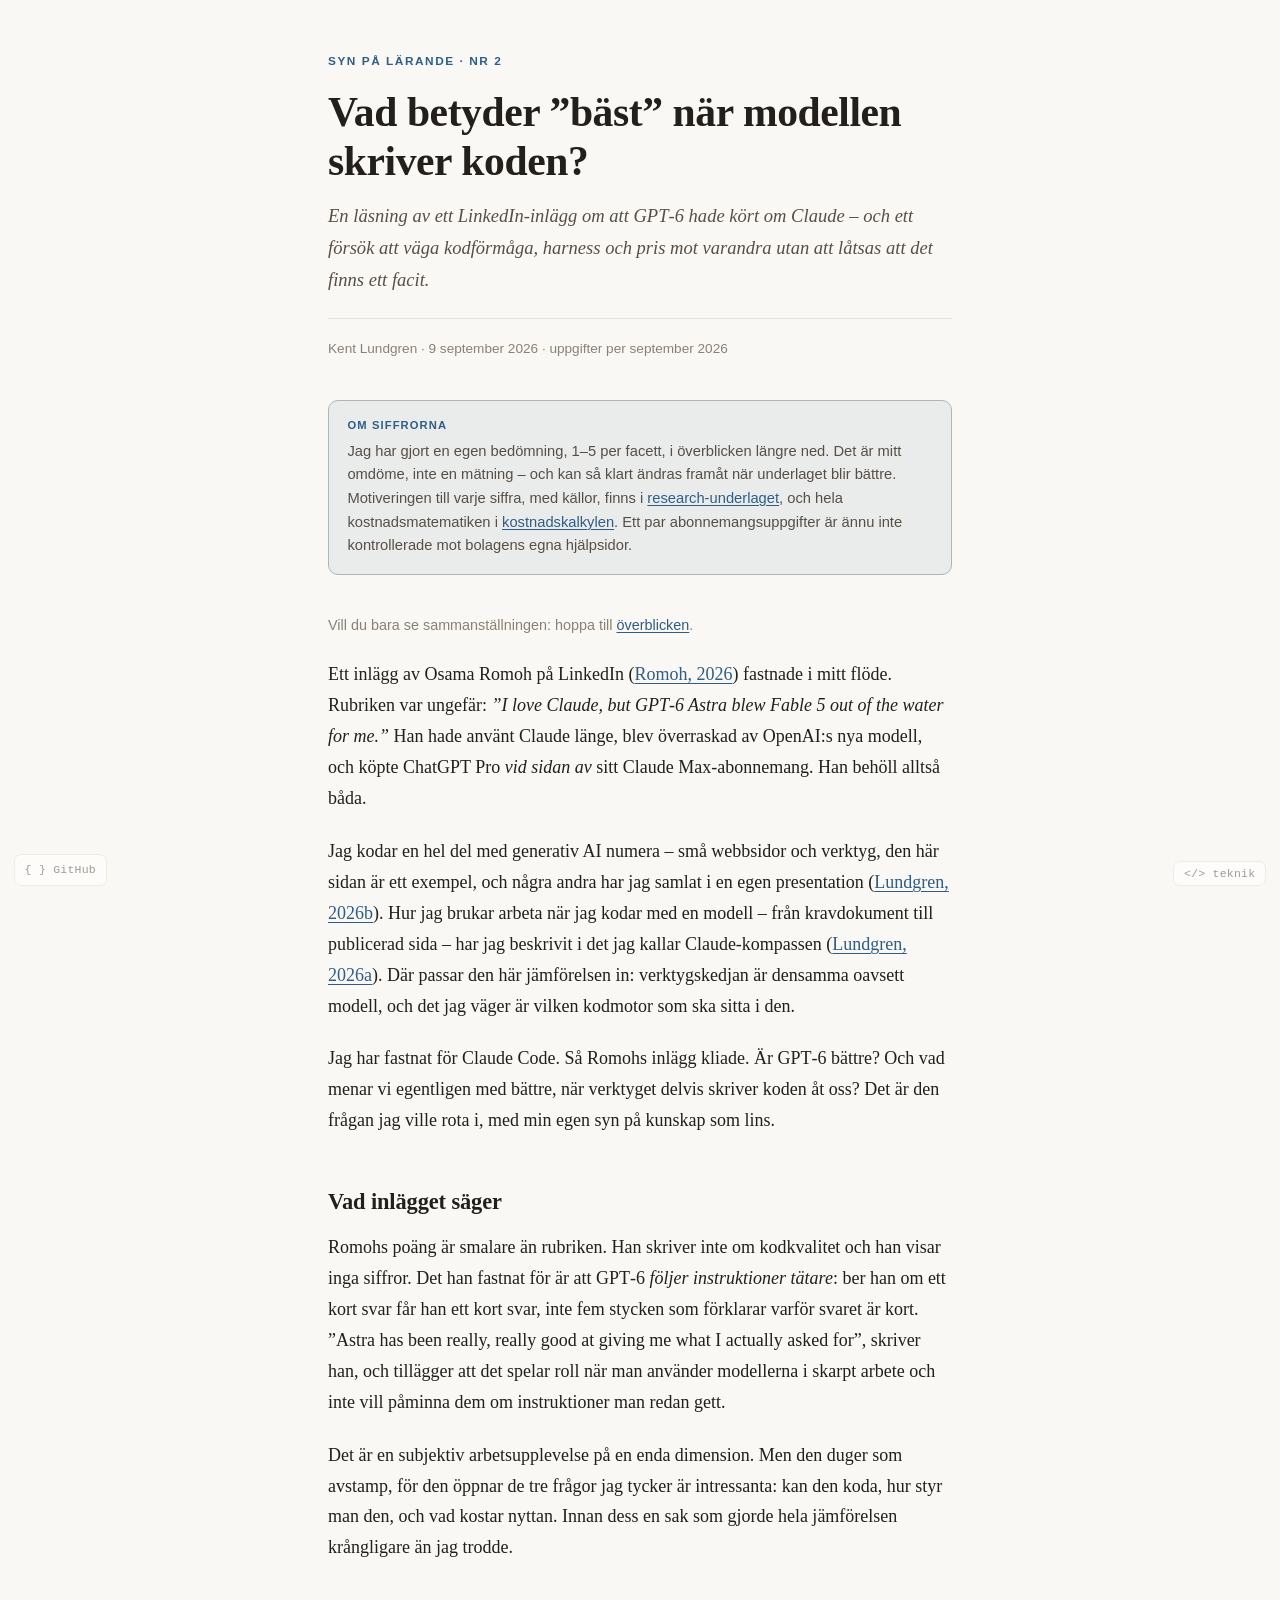
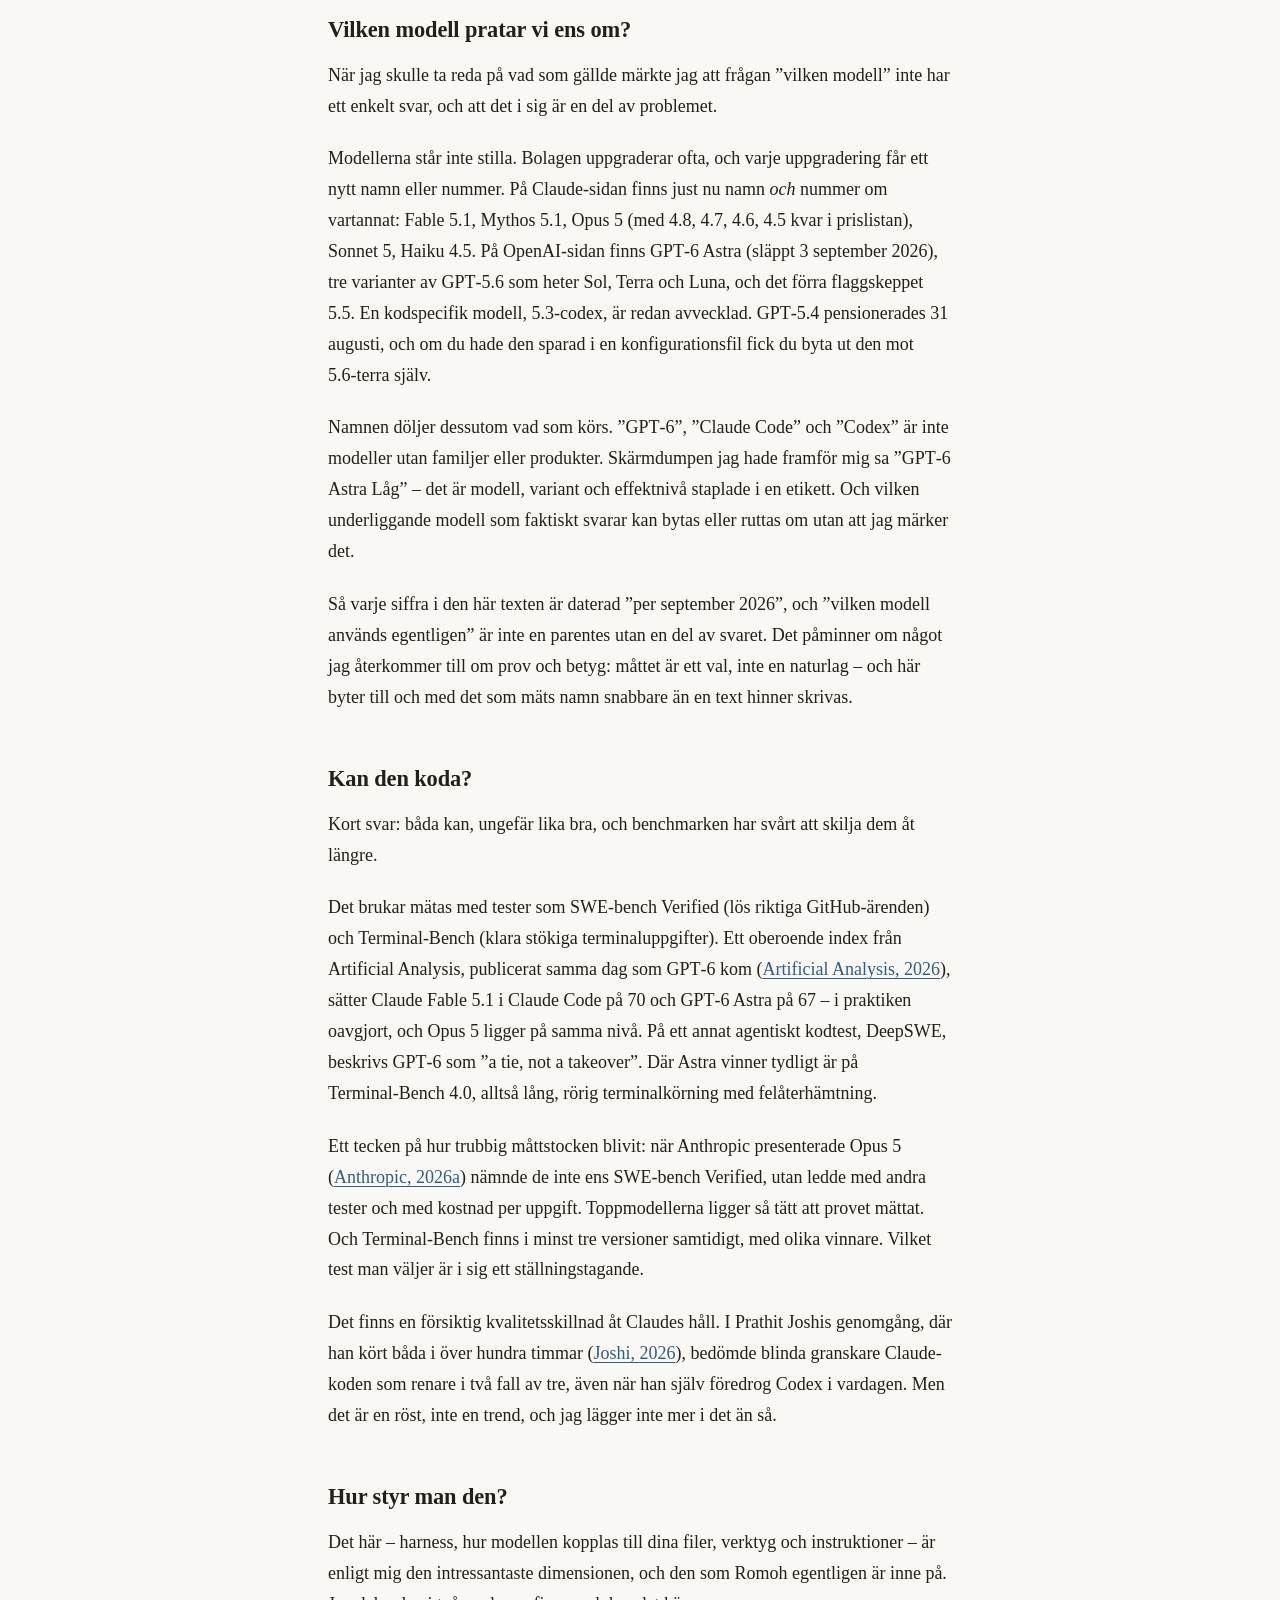
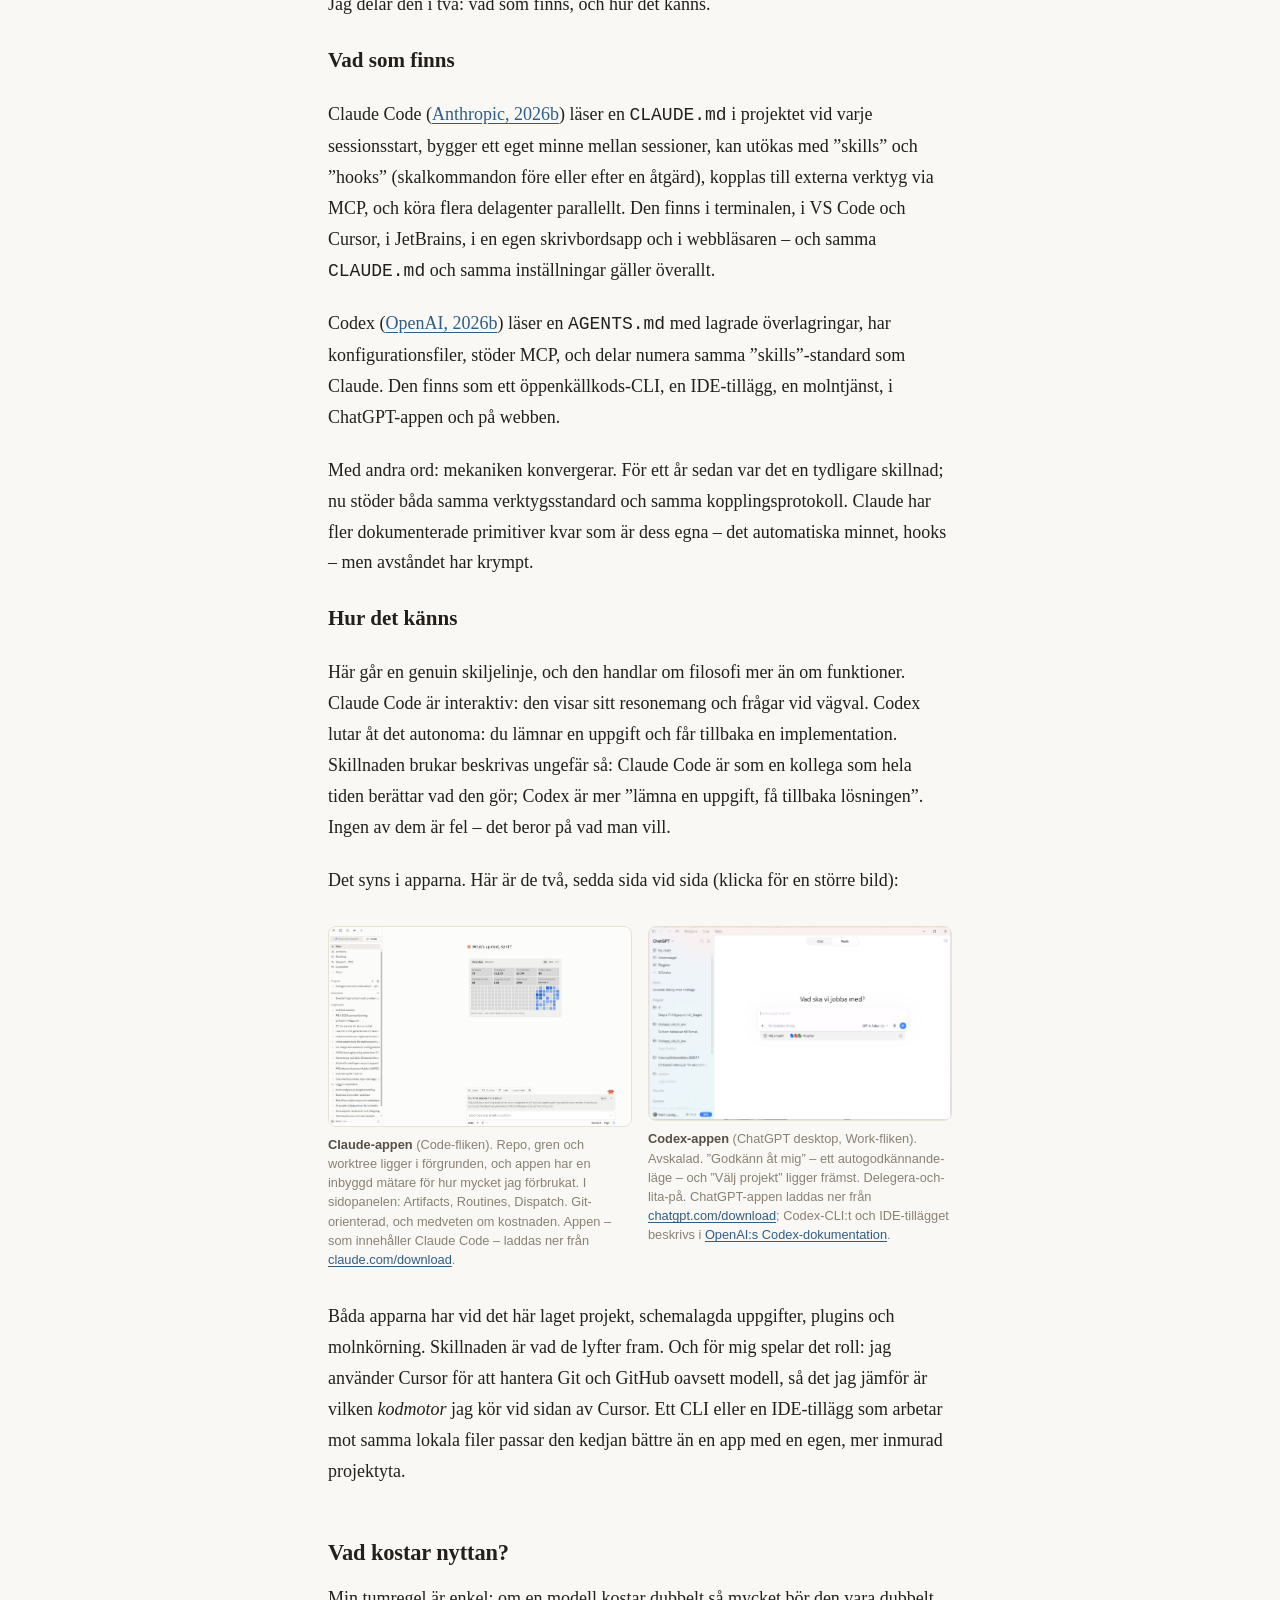
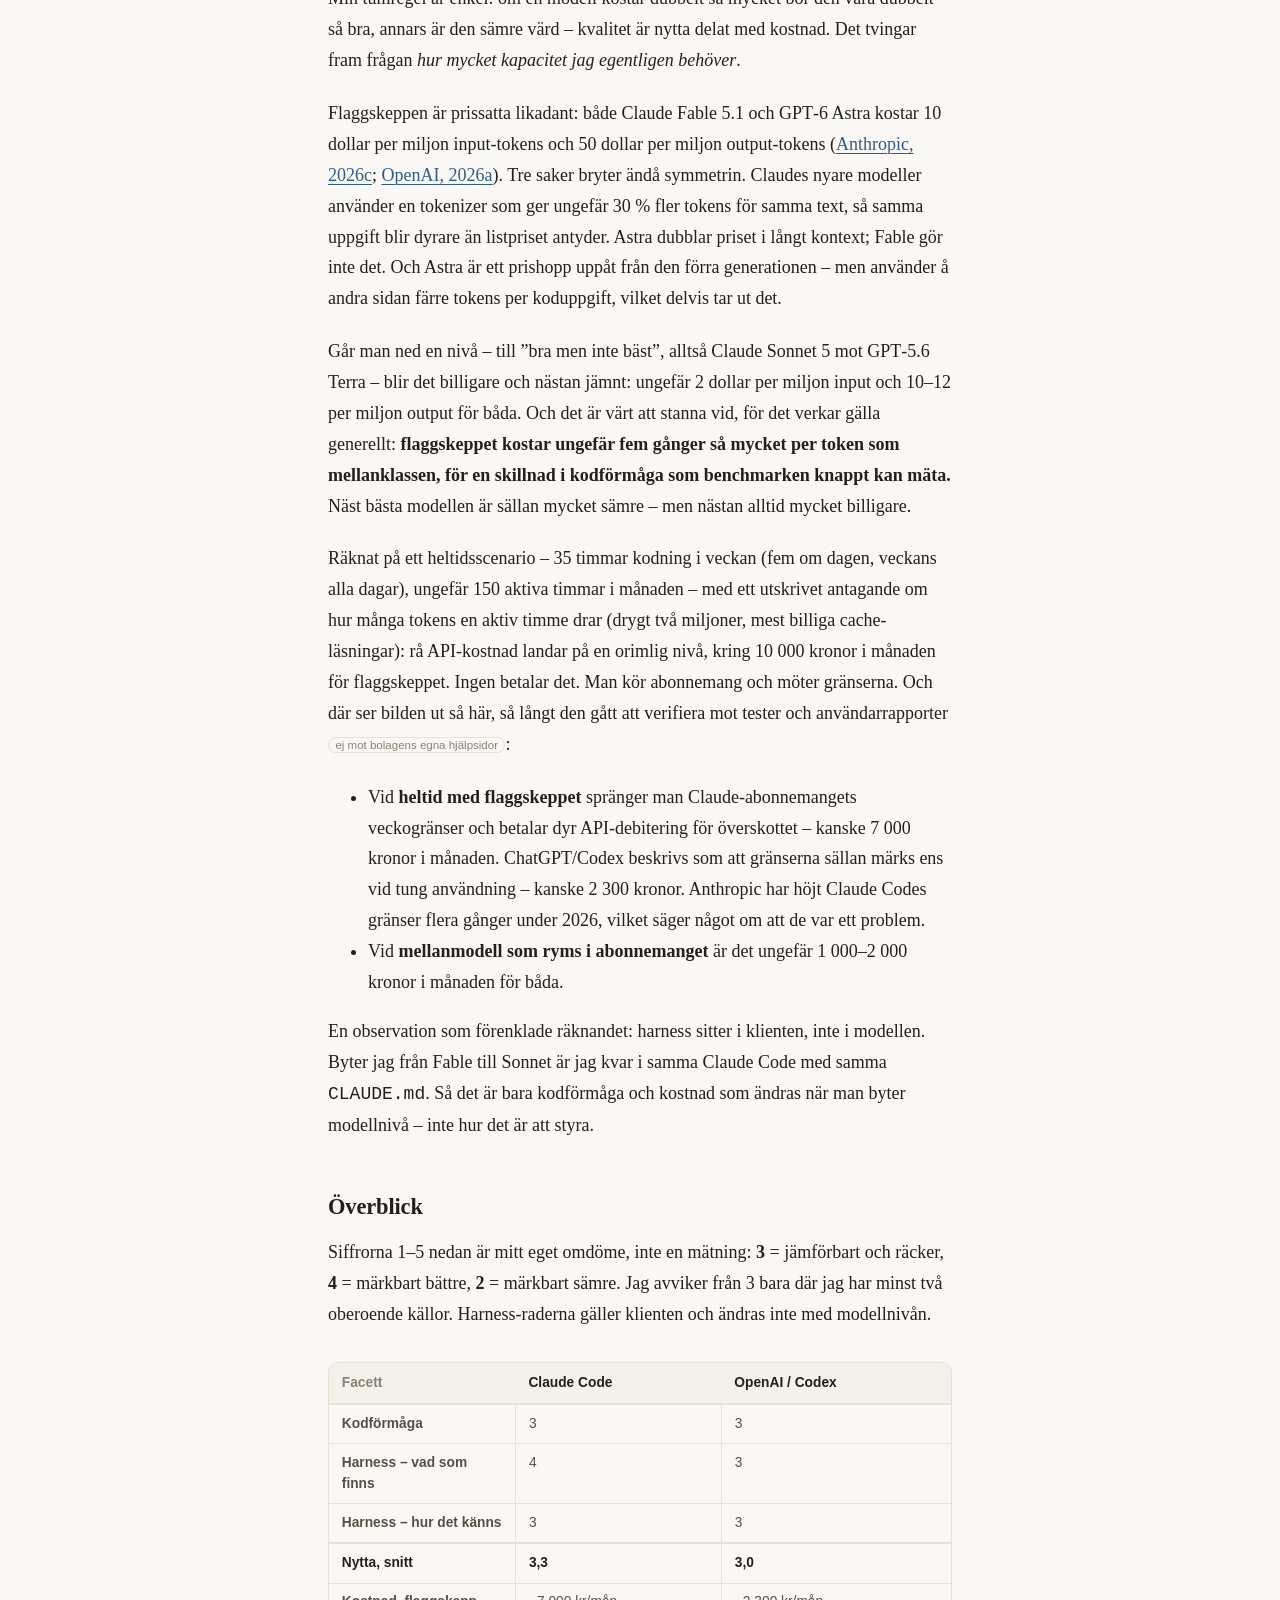
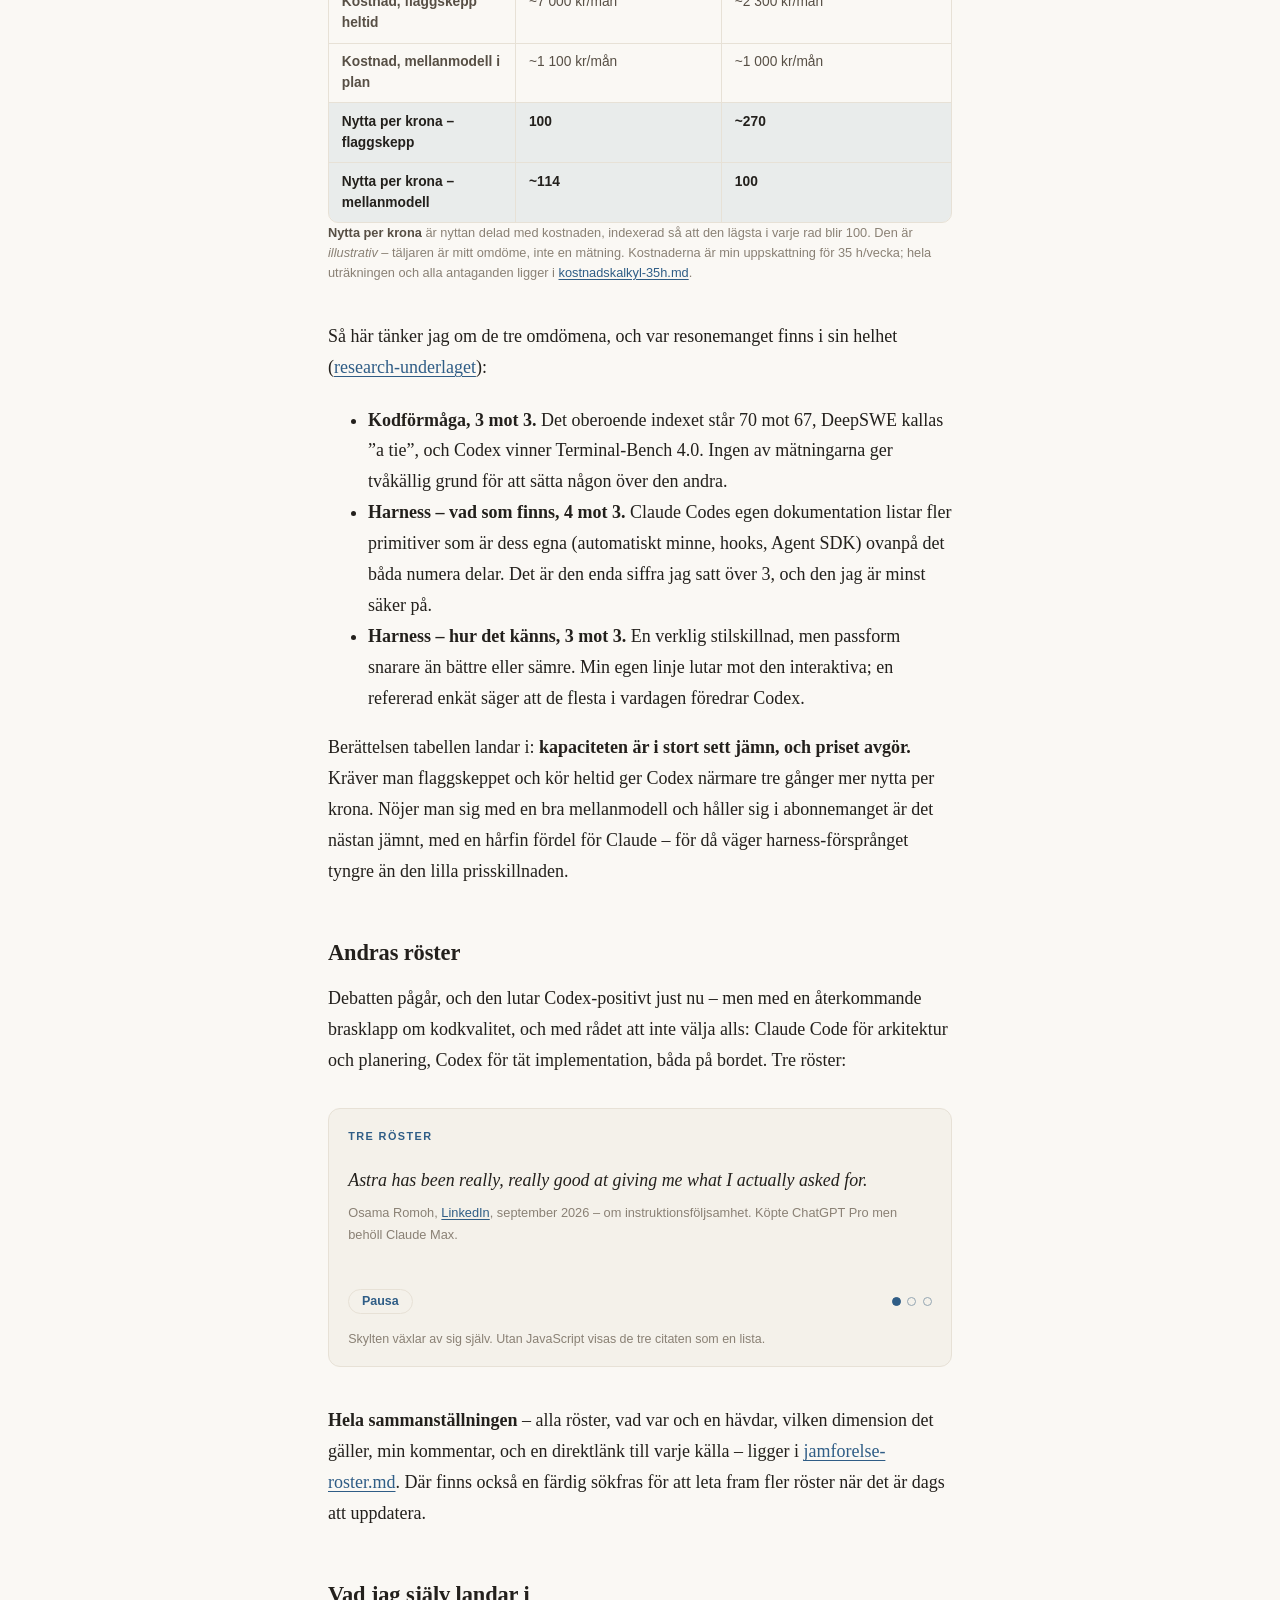
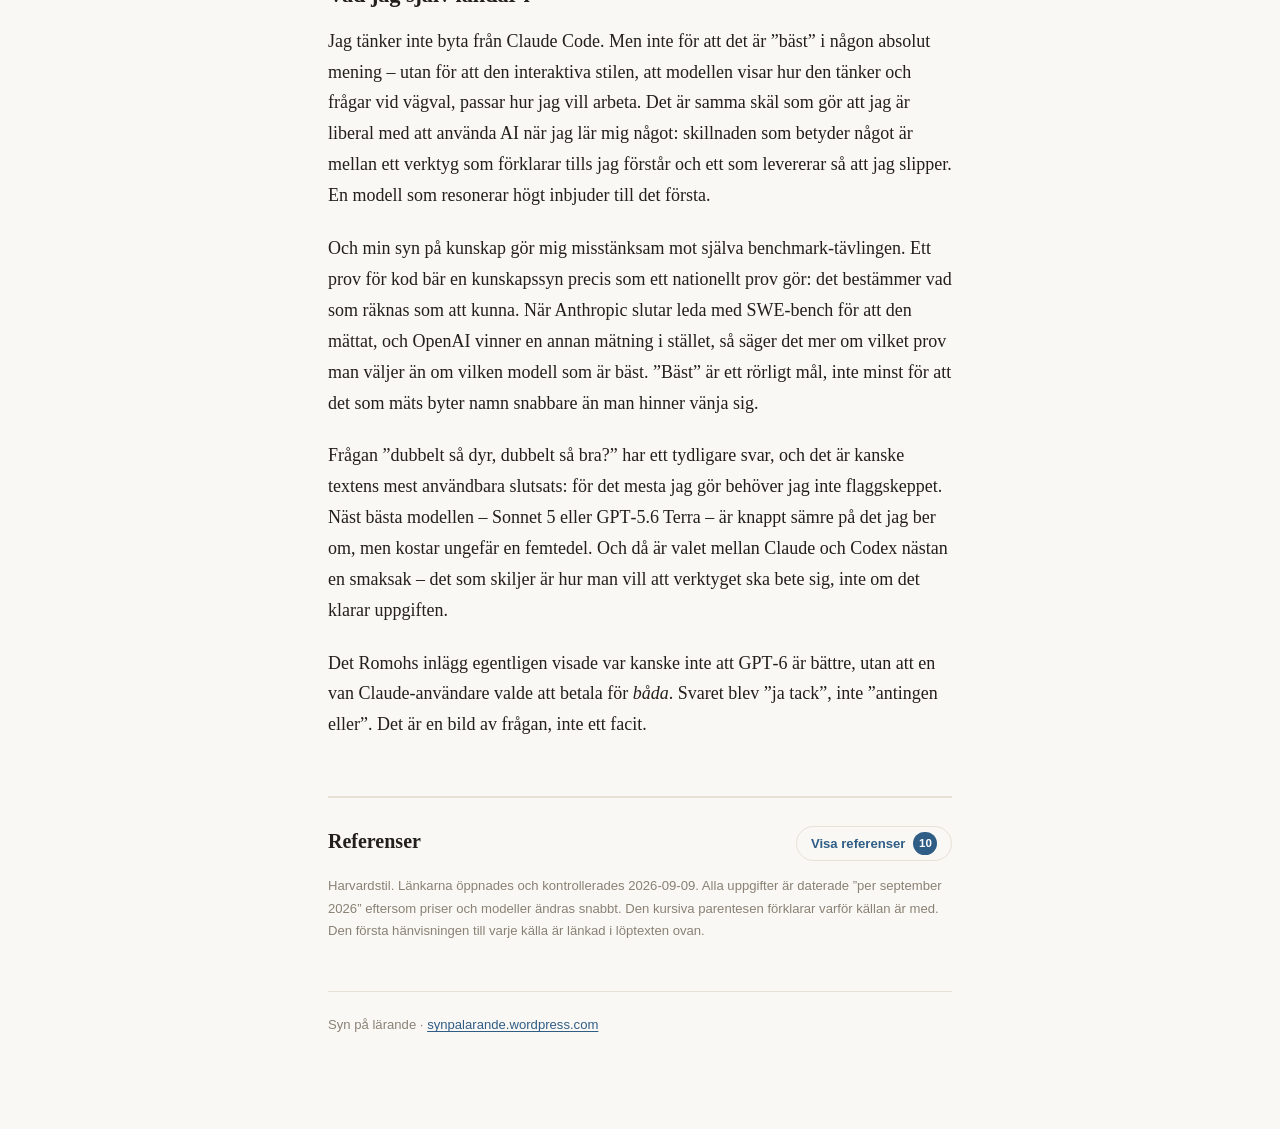
==== commit bf853a61: "Update index.html and README.md for clarity on ratings and GitHub Pages status - Revised `index.html" ====
--- a/synpalarande/Nr2/index.html
+++ b/synpalarande/Nr2/index.html
@@ -22,15 +22,16 @@
   <div class="prose">
 
     <div class="draftnote">
-      <span class="draftnote__flag">Utkast</span>
-      <p>Den här sidan är ett utkast för egen granskning. Siffrorna 1&ndash;5
-      i överblicken är mitt <em>preliminära</em> omdöme, inte ett fryst betyg
-      &ndash; motiveringen till varje siffra, med källor, finns i
+      <span class="draftnote__flag">Om siffrorna</span>
+      <p>Jag har gjort en egen bedömning, 1&ndash;5 per facett, i överblicken
+      längre ned. Det är mitt omdöme, inte en mätning &ndash; och kan så klart
+      ändras framåt när underlaget blir bättre. Motiveringen till varje siffra,
+      med källor, finns i
       <a href="https://github.com/kentlundgren/Studier/blob/main/synpalarande/Nr2/research-underlag.md#omdomen-1-5-utgangspunkt-att-frysa" target="_blank" rel="noopener">research-underlaget</a>,
       och hela kostnadsmatematiken i
       <a href="https://github.com/kentlundgren/Studier/blob/main/synpalarande/Nr2/kostnadskalkyl-35h.md" target="_blank" rel="noopener">kostnadskalkylen</a>.
       Ett par abonnemangsuppgifter är ännu inte kontrollerade mot bolagens egna
-      hjälpsidor. GitHub Pages är inte påslaget för det här repot ännu.</p>
+      hjälpsidor.</p>
     </div>
 
     <p class="jump">Vill du bara se sammanställningen: hoppa till
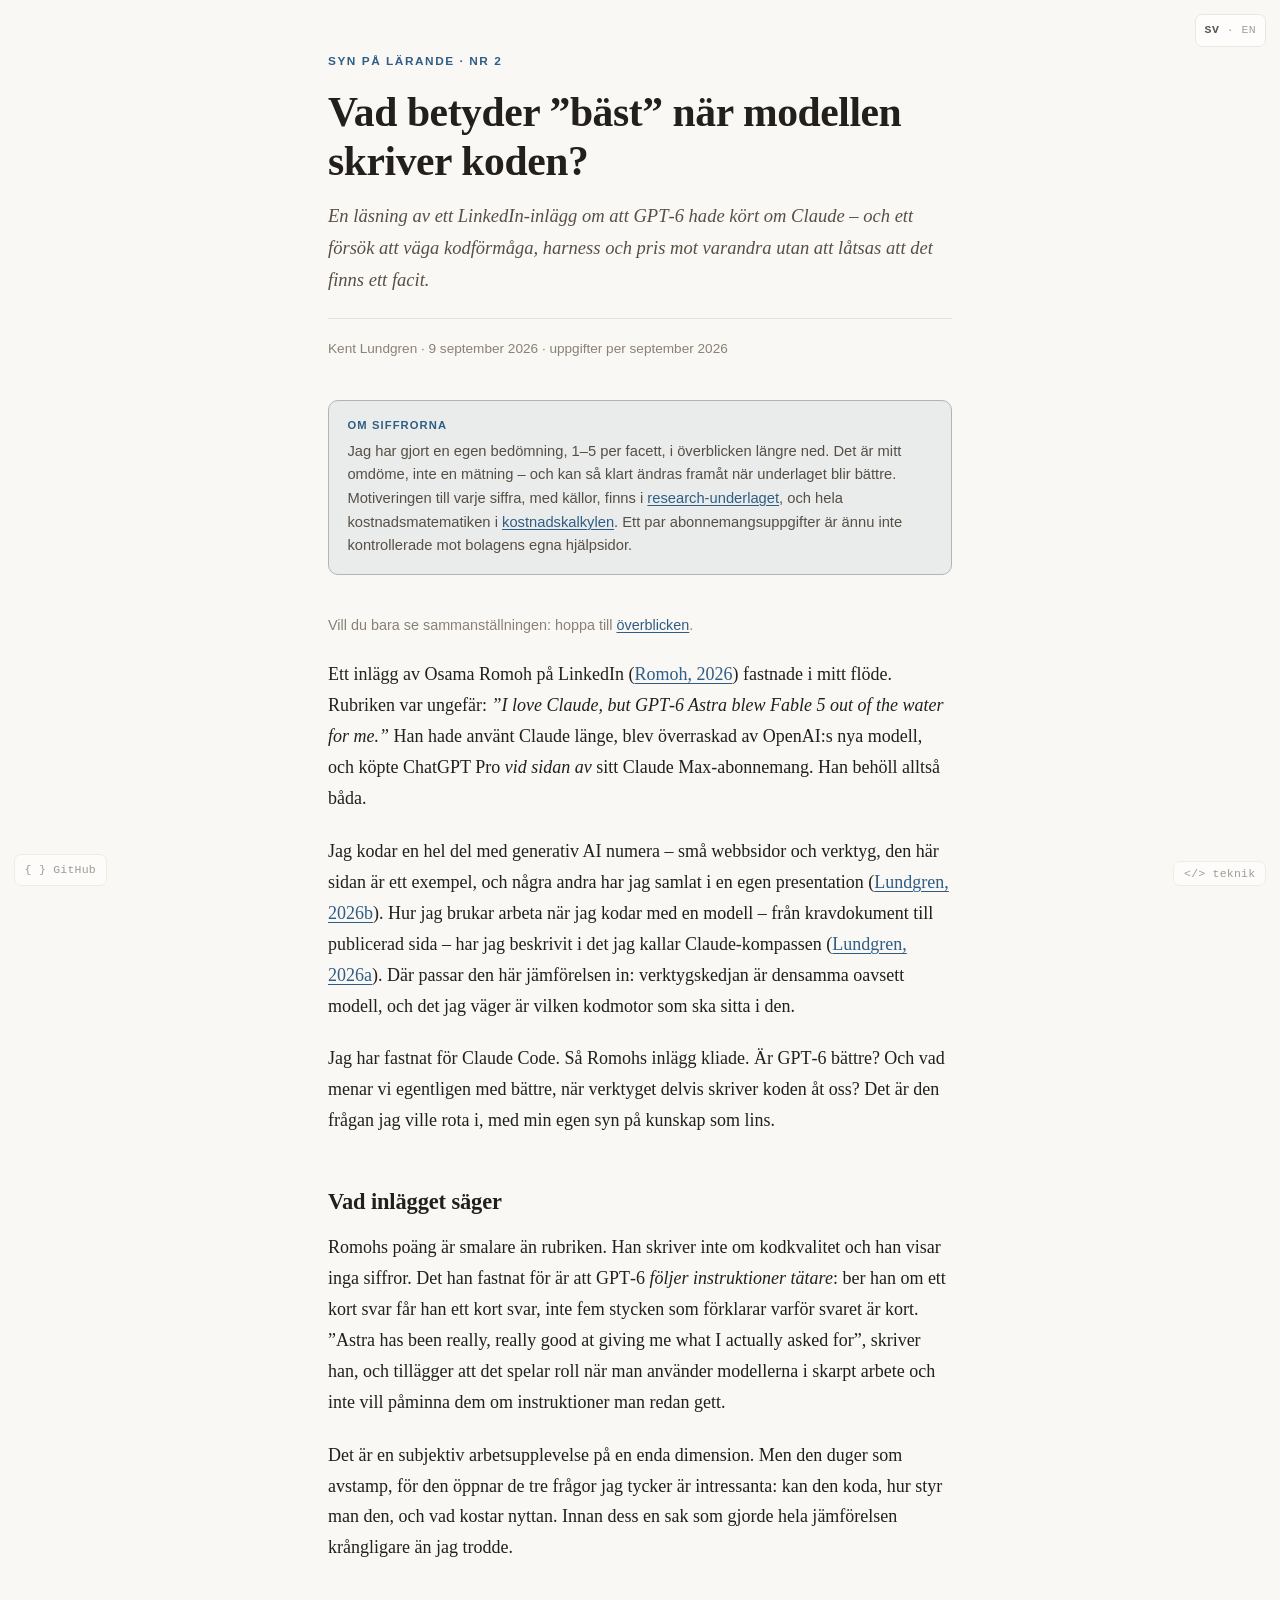
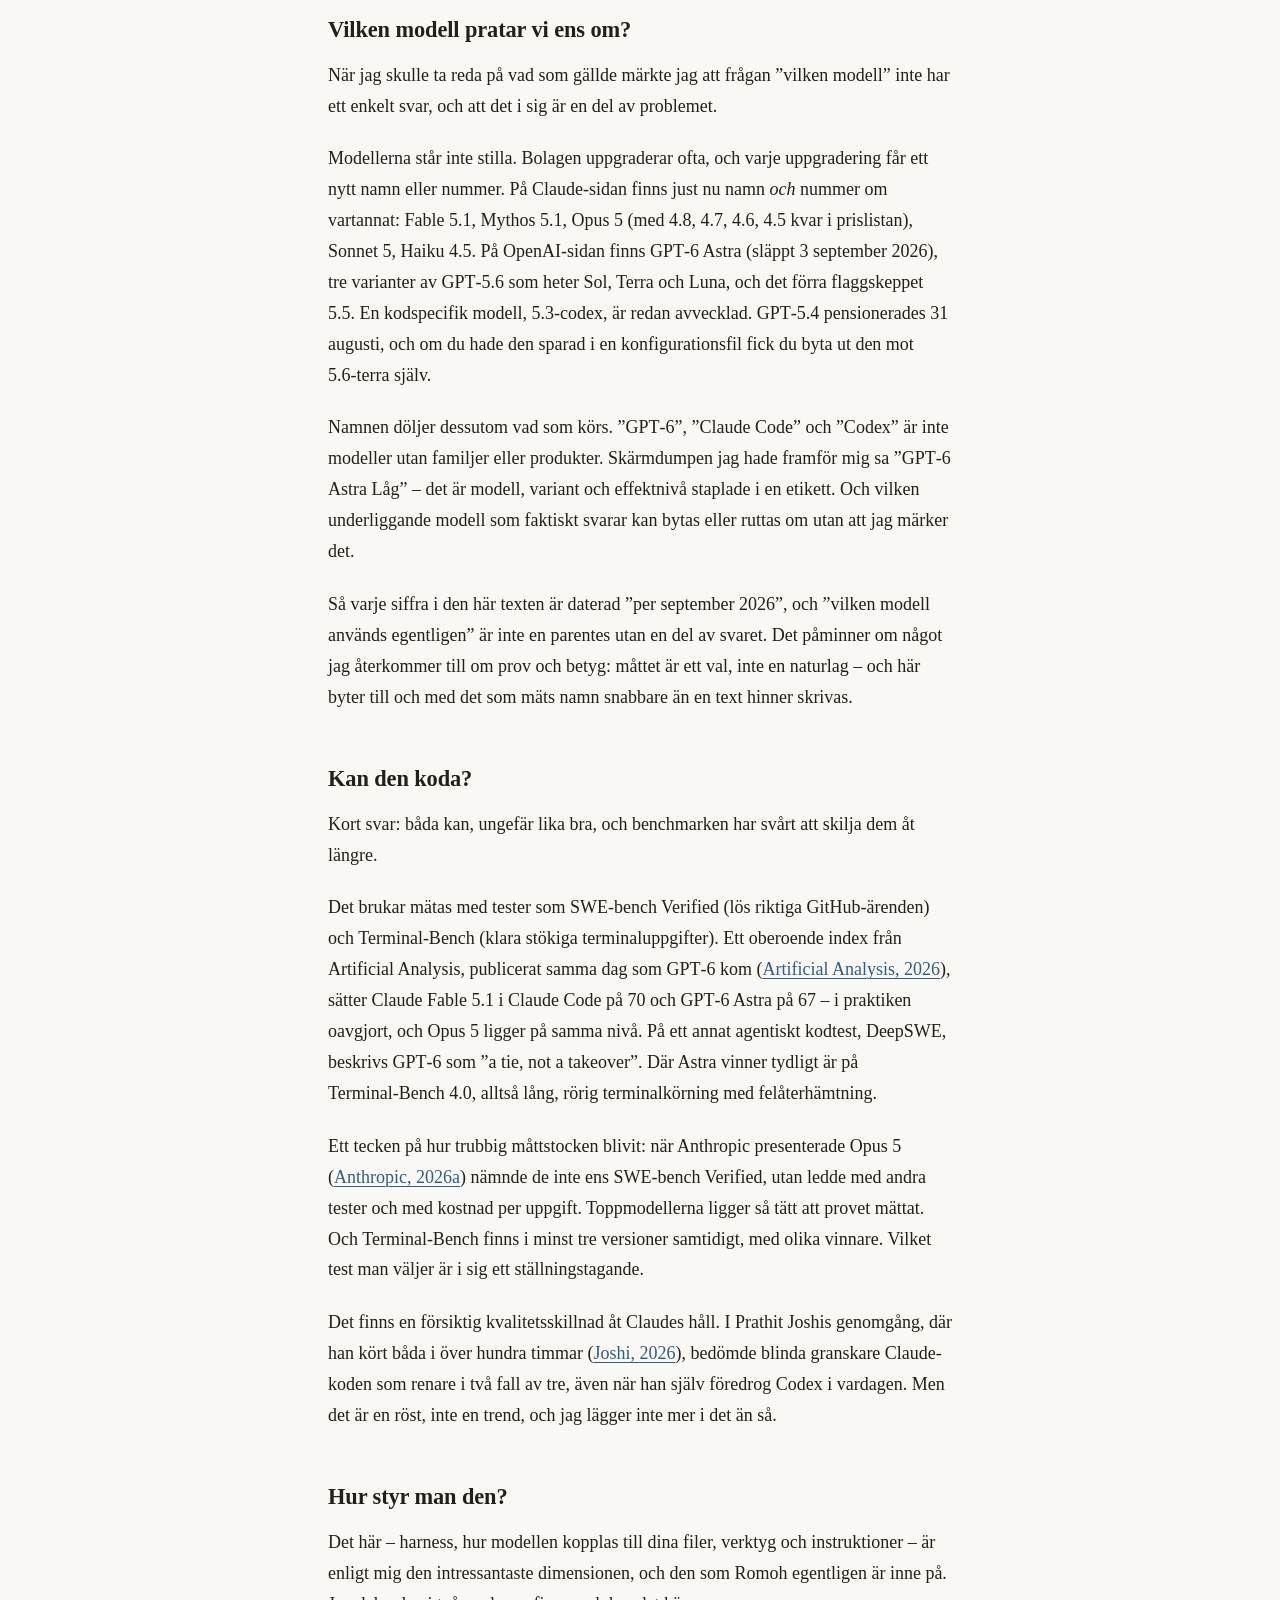
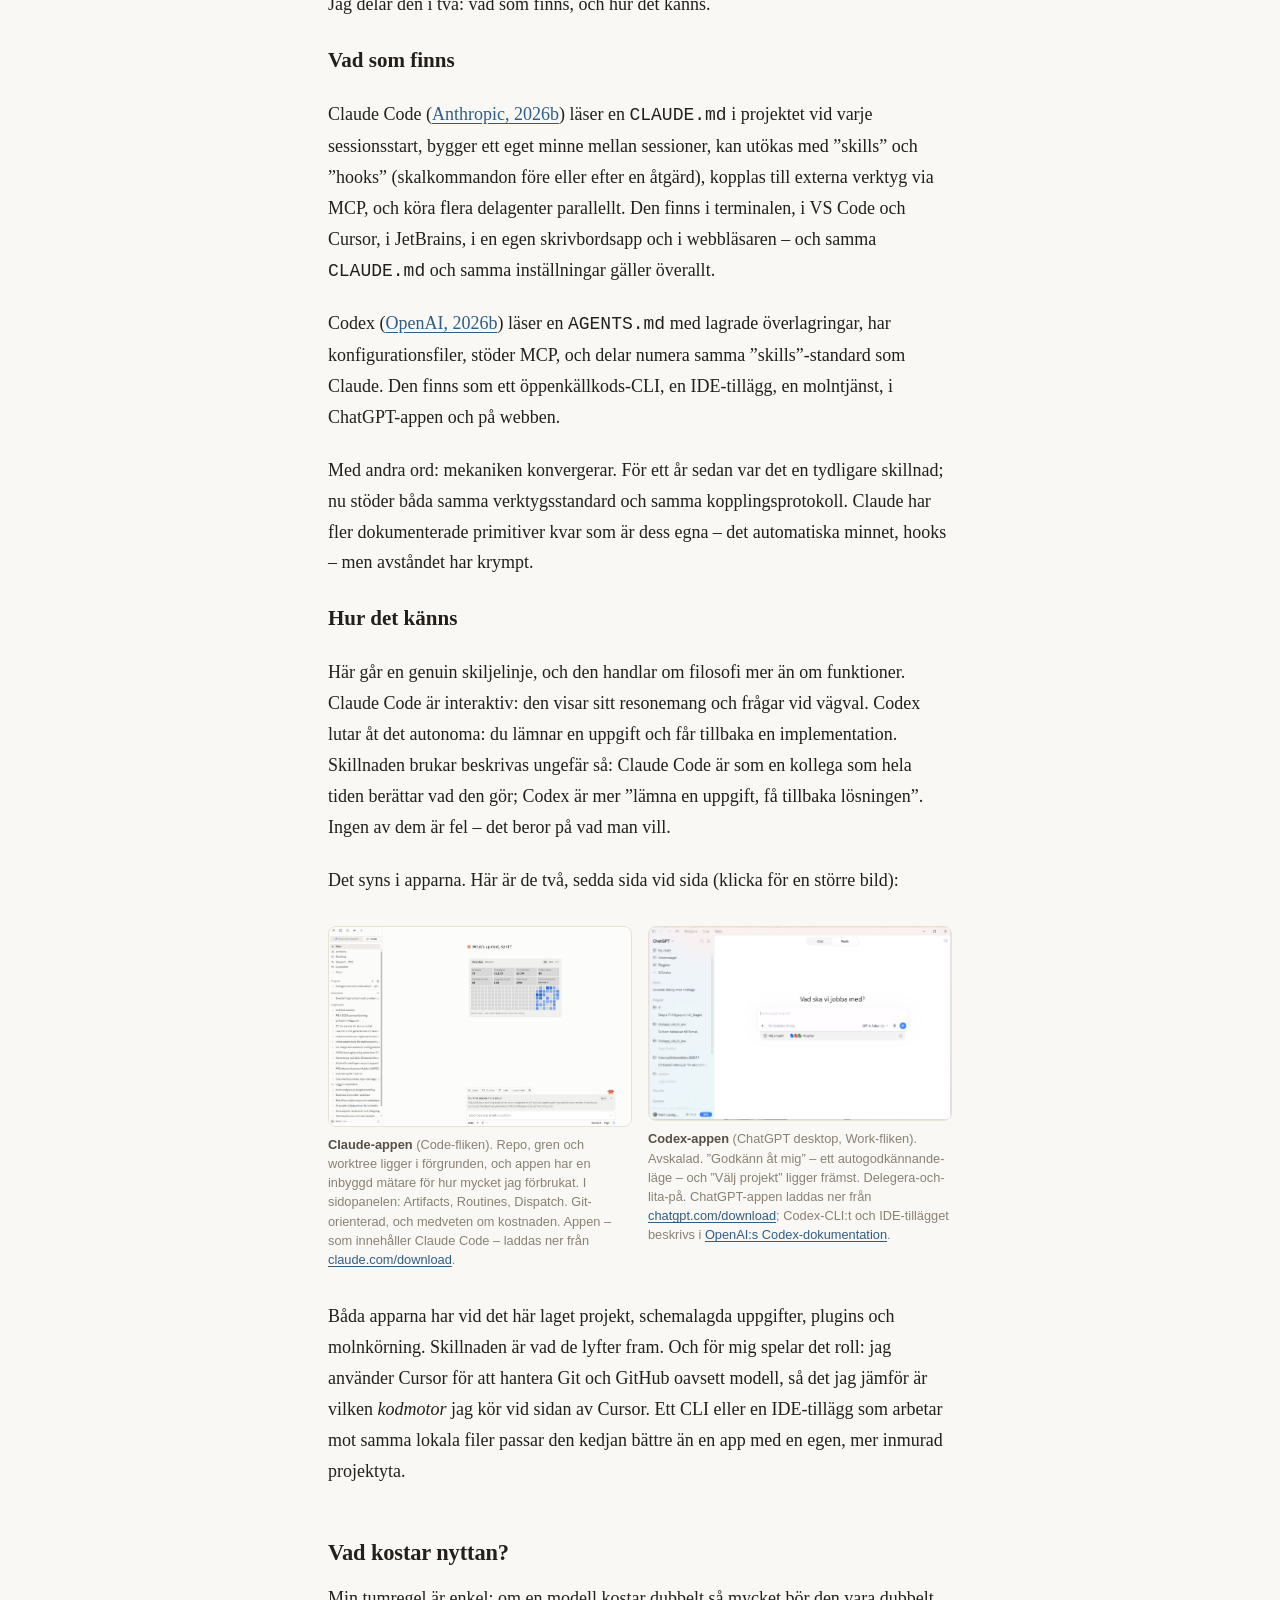
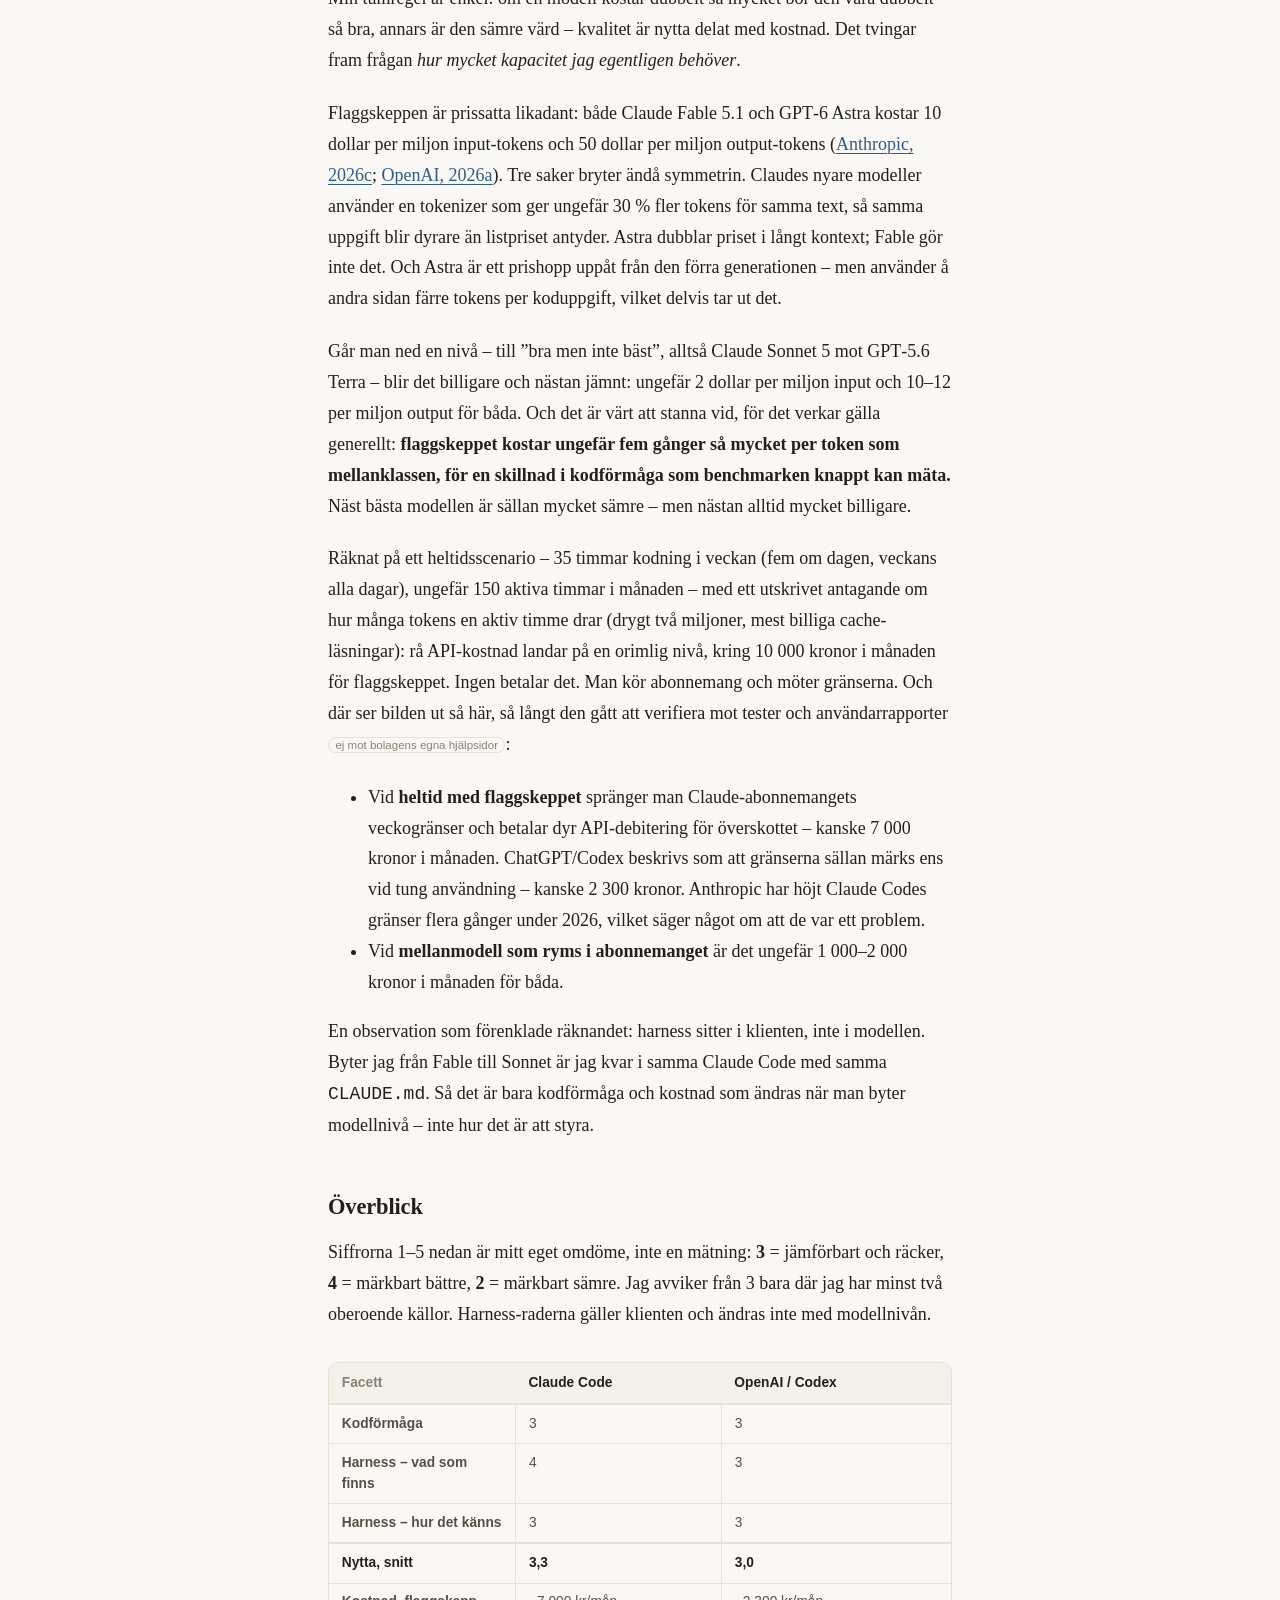
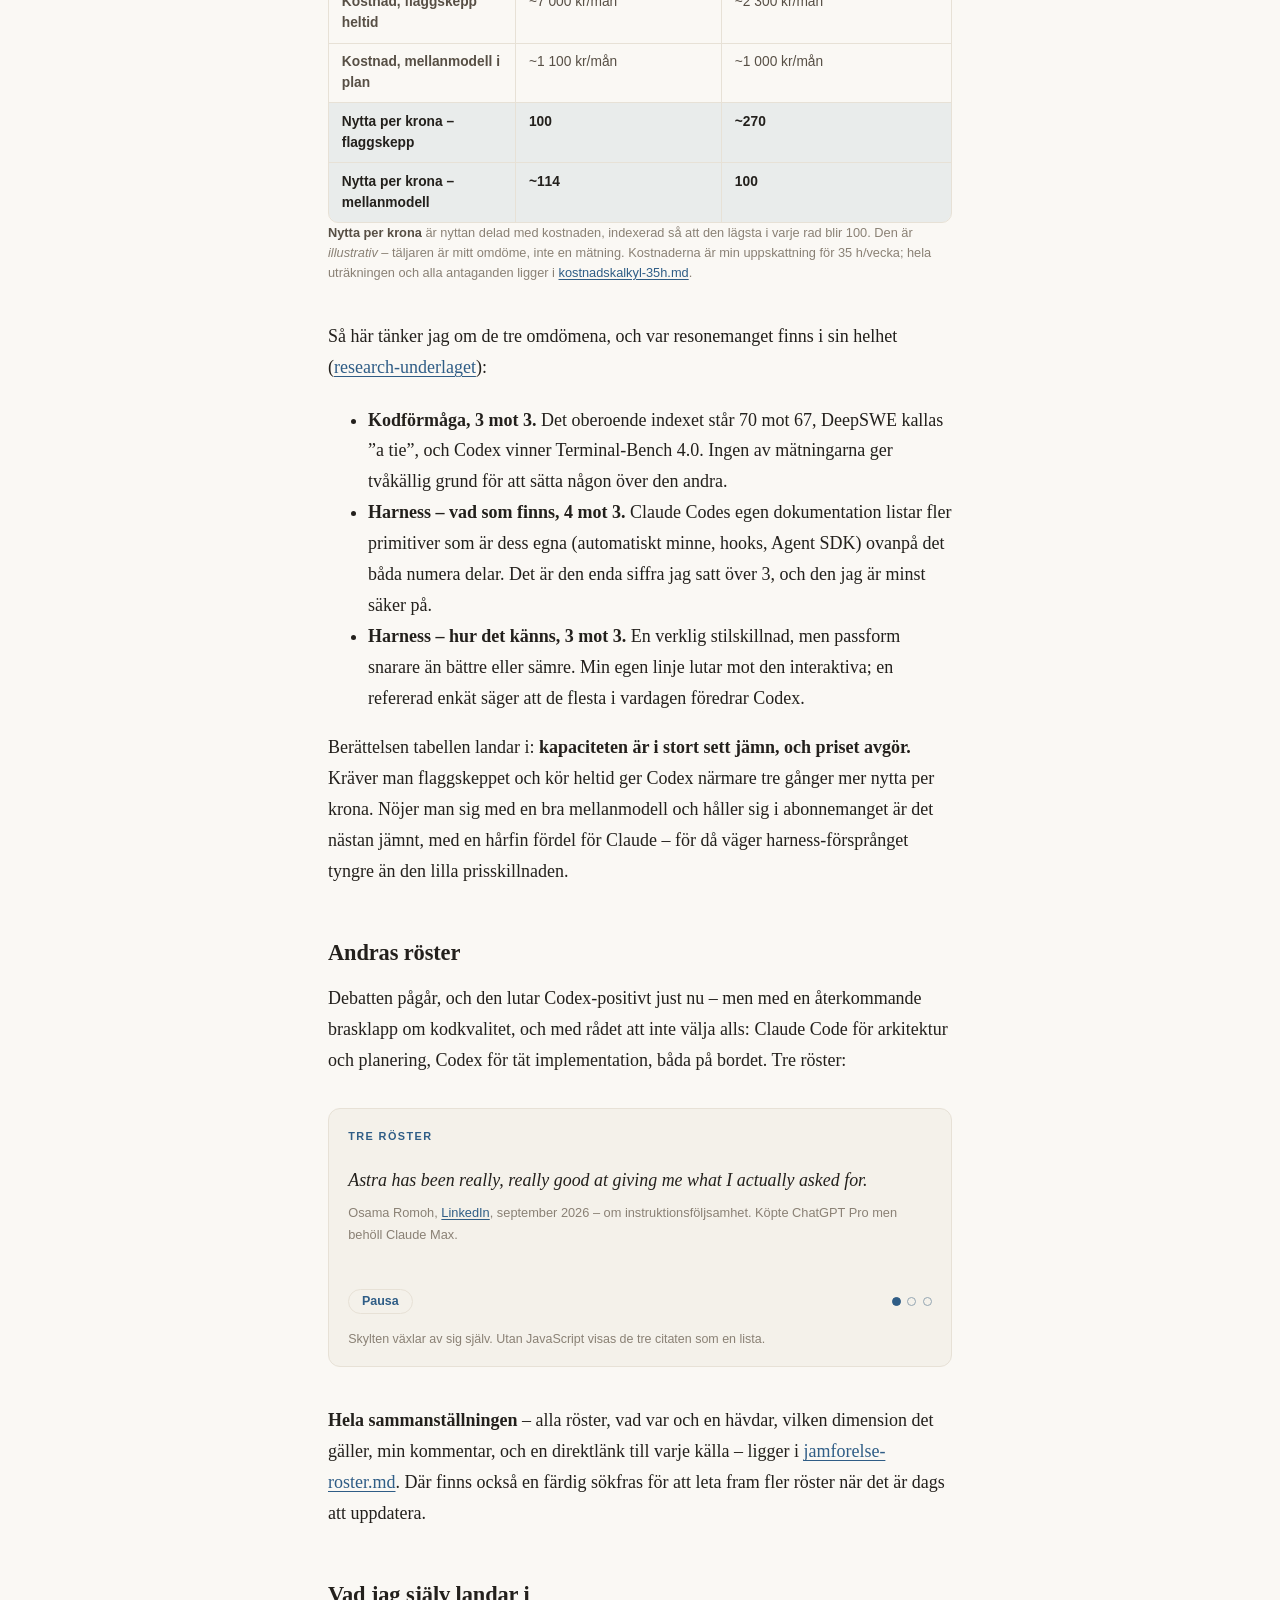
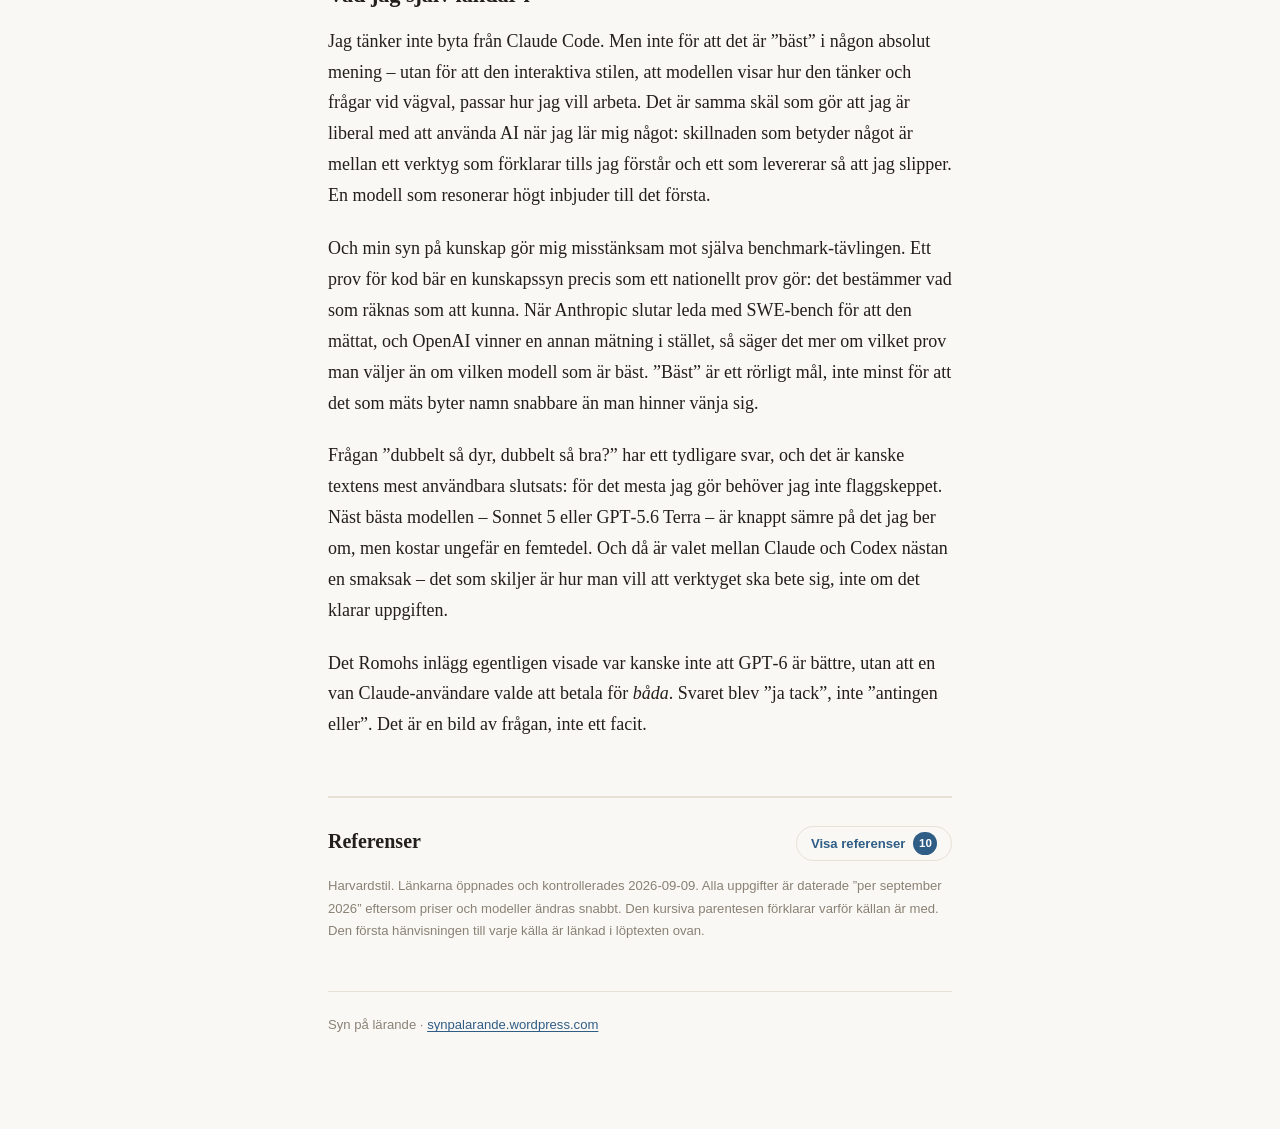
==== commit dfd94813: "Add English version of index.html and new script_eng.js for enhanced interactivity - Introduced `ind" ====
--- a/synpalarande/Nr2/index.html
+++ b/synpalarande/Nr2/index.html
@@ -5,6 +5,8 @@
 <meta name="viewport" content="width=device-width, initial-scale=1">
 <title>Vad betyder "bäst" när modellen skriver koden? Syn på lärande nr 2</title>
 <meta name="description" content="En jämförelse av Claude och OpenAI/Codex för kodning – kodförmåga, harness och pris per token – och varför 'bäst' beror på vilken fråga man ställer. Uppgifter per september 2026.">
+<link rel="alternate" hreflang="sv" href="index.html">
+<link rel="alternate" hreflang="en" href="index_eng.html">
 <link rel="stylesheet" href="styles.css">
 </head>
 <body>
@@ -560,6 +562,8 @@
 
 </article>
 
+<a class="langbtn" href="index_eng.html" hreflang="en" aria-label="Read in English"><b>SV</b>&nbsp;&middot;&nbsp;EN</a>
+
 <a class="corner corner-left" href="https://github.com/kentlundgren/Studier/tree/main/synpalarande/Nr2" target="_blank" rel="noopener">{ } GitHub</a>
 <button type="button" class="corner corner-right" id="techBtn" aria-label="Tekniköversikt">&lt;/&gt; teknik</button>
 
--- a/synpalarande/Nr2/styles.css
+++ b/synpalarande/Nr2/styles.css
@@ -999,3 +999,25 @@
   padding: 0.2rem 0.5rem;
 }
 .lightbox__close:hover { color: var(--accent-strong); }
+
+/* Språkväxlare, fast uppe till höger */
+.langbtn {
+  position: fixed;
+  top: 14px;
+  right: 14px;
+  z-index: 45;
+  font-family: ui-monospace, SFMono-Regular, Menlo, Consolas, monospace;
+  font-size: 0.72rem;
+  letter-spacing: 0.04em;
+  color: var(--ink-faint);
+  background: var(--surface);
+  border: 1px solid var(--rule);
+  border-radius: 7px;
+  padding: 0.34rem 0.55rem;
+  text-decoration: none;
+  opacity: 0.75;
+  transition: opacity 0.15s ease, border-color 0.15s ease, color 0.15s ease;
+}
+.langbtn:hover,
+.langbtn:focus-visible { opacity: 1; border-color: var(--accent); color: var(--accent); }
+.langbtn b { color: var(--ink); font-weight: 700; }
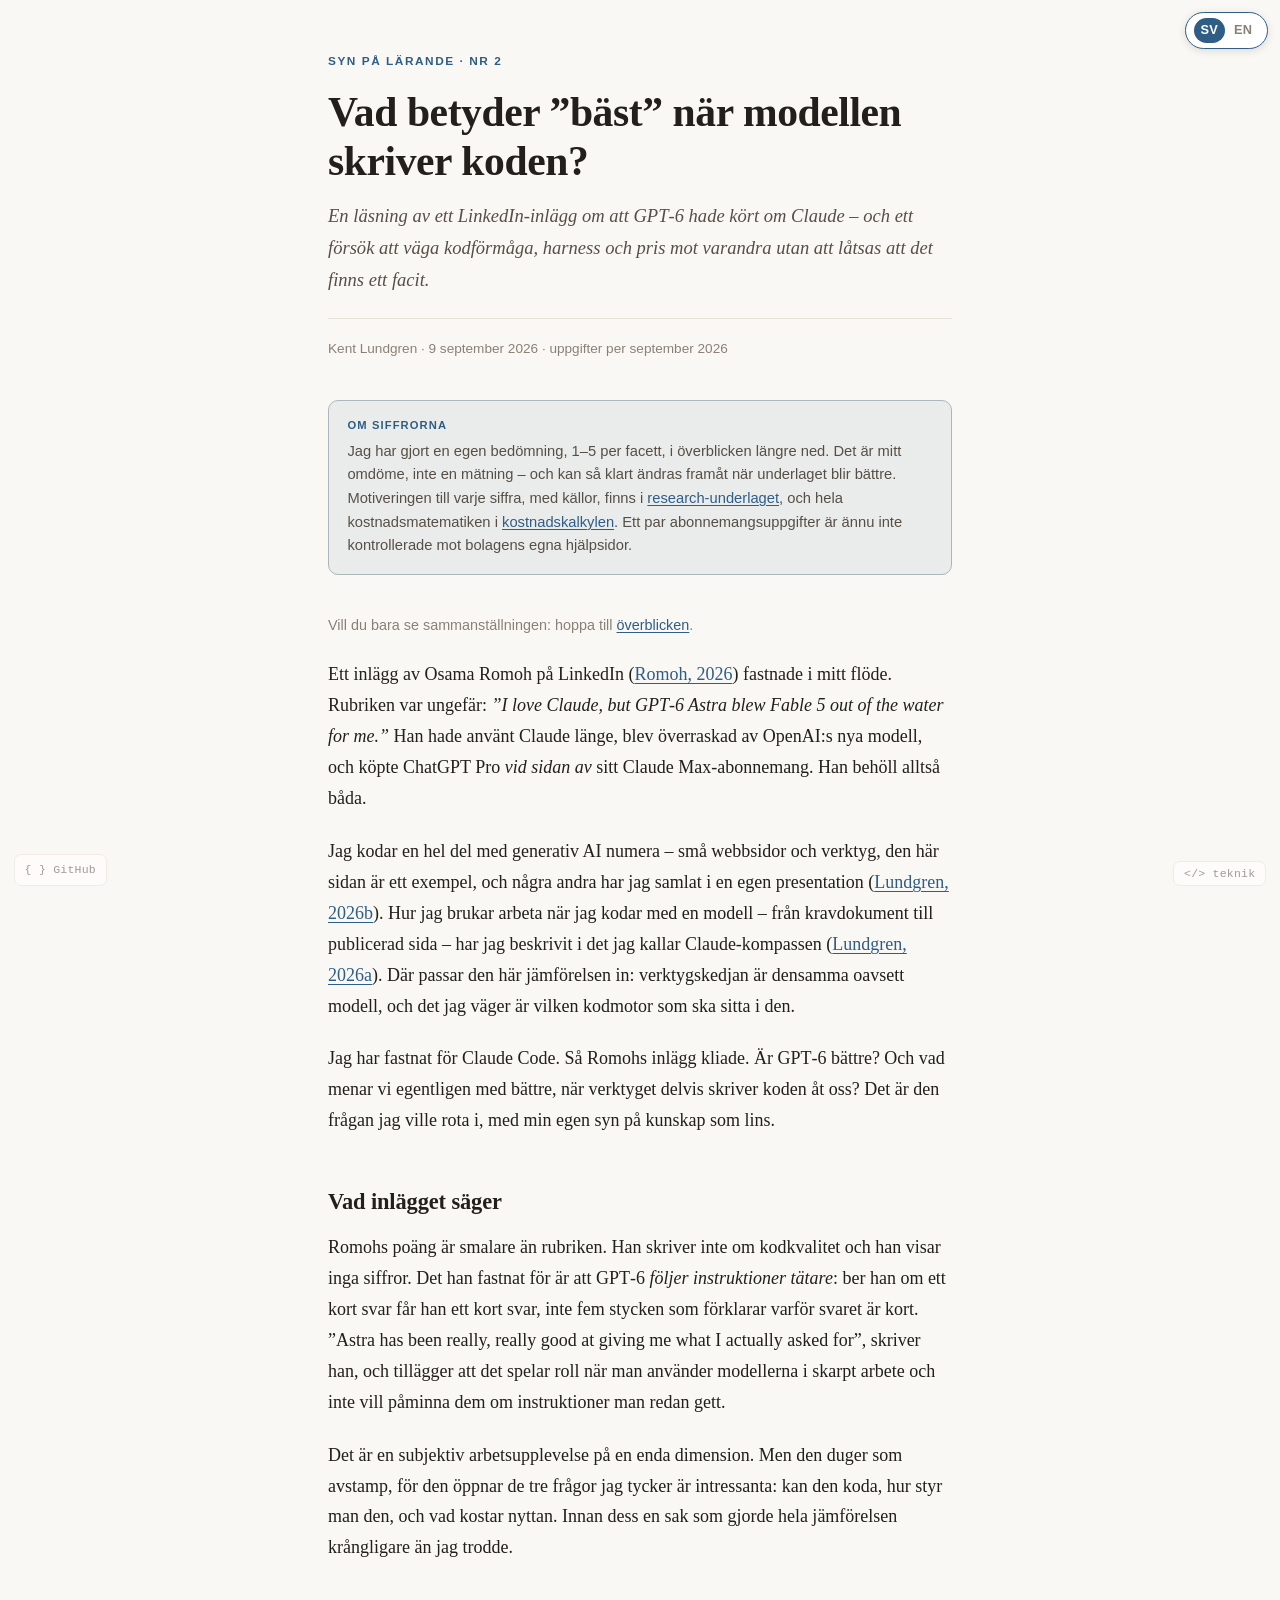
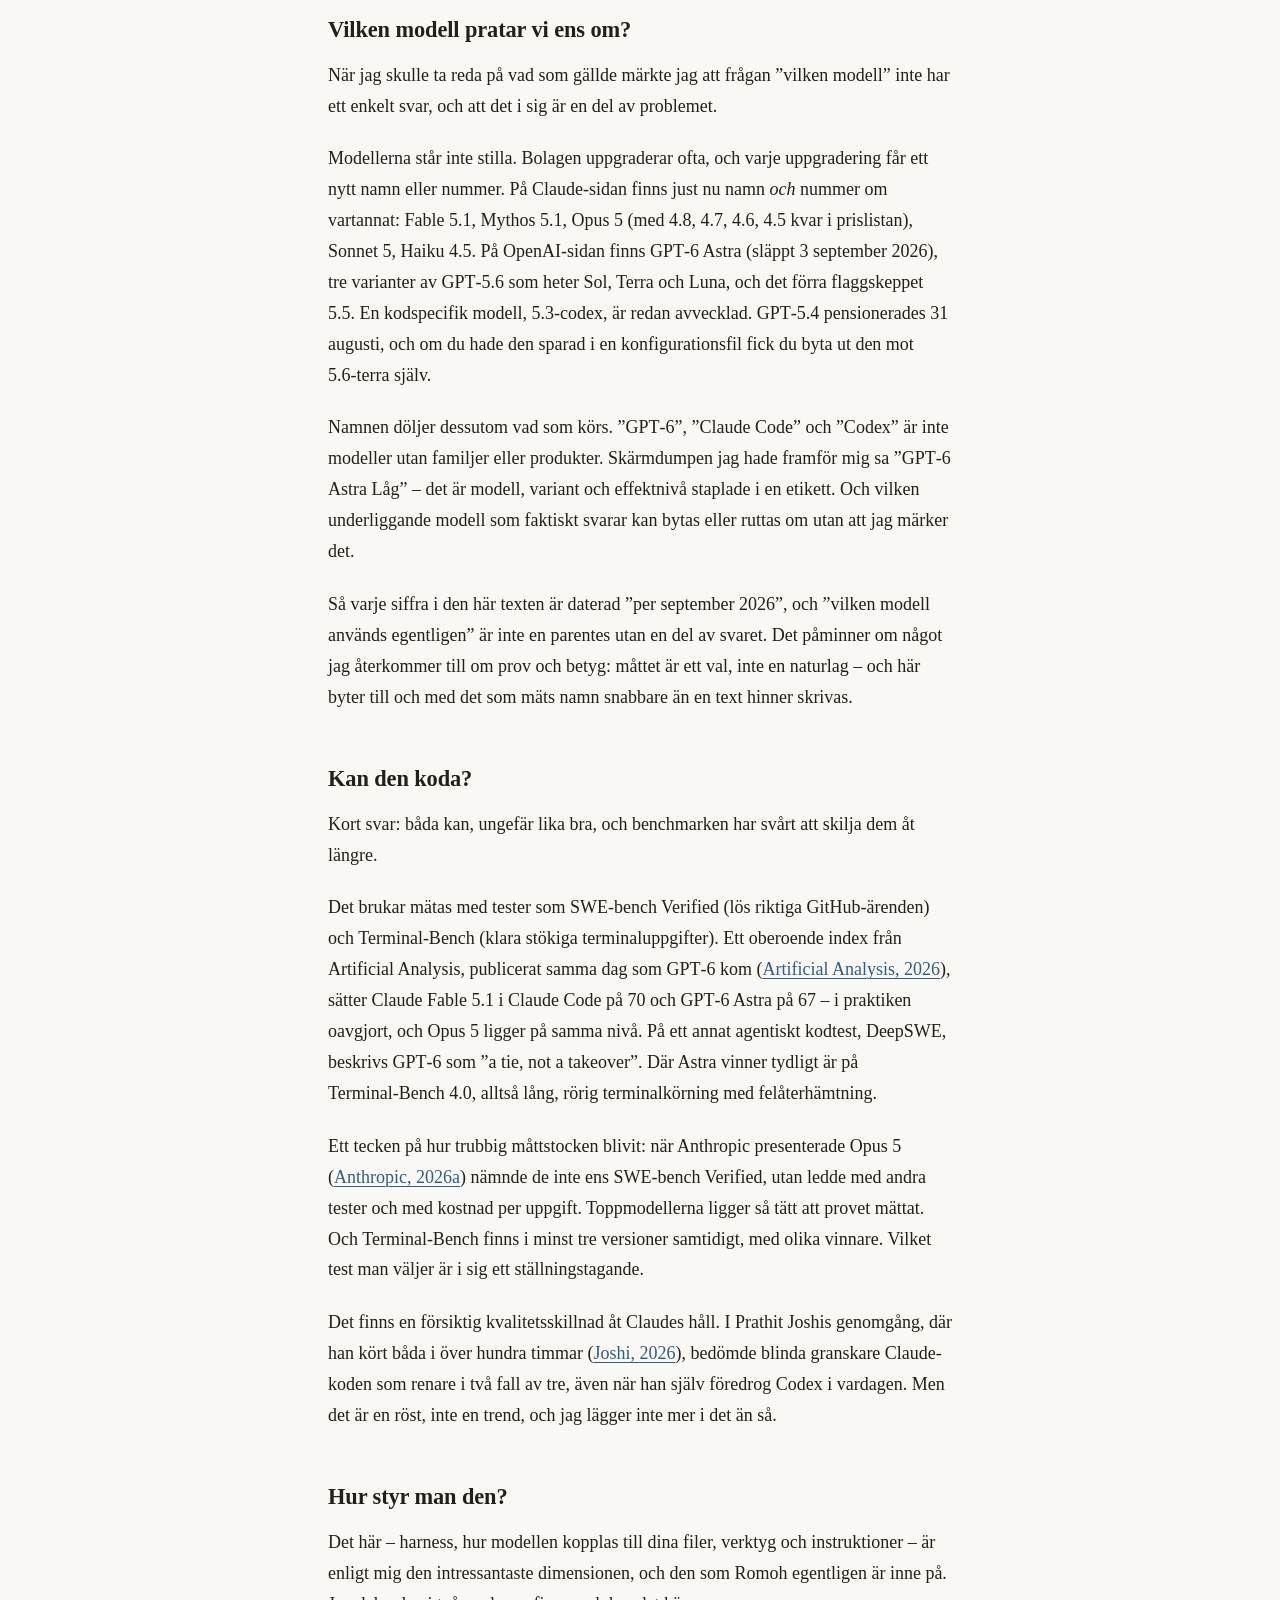
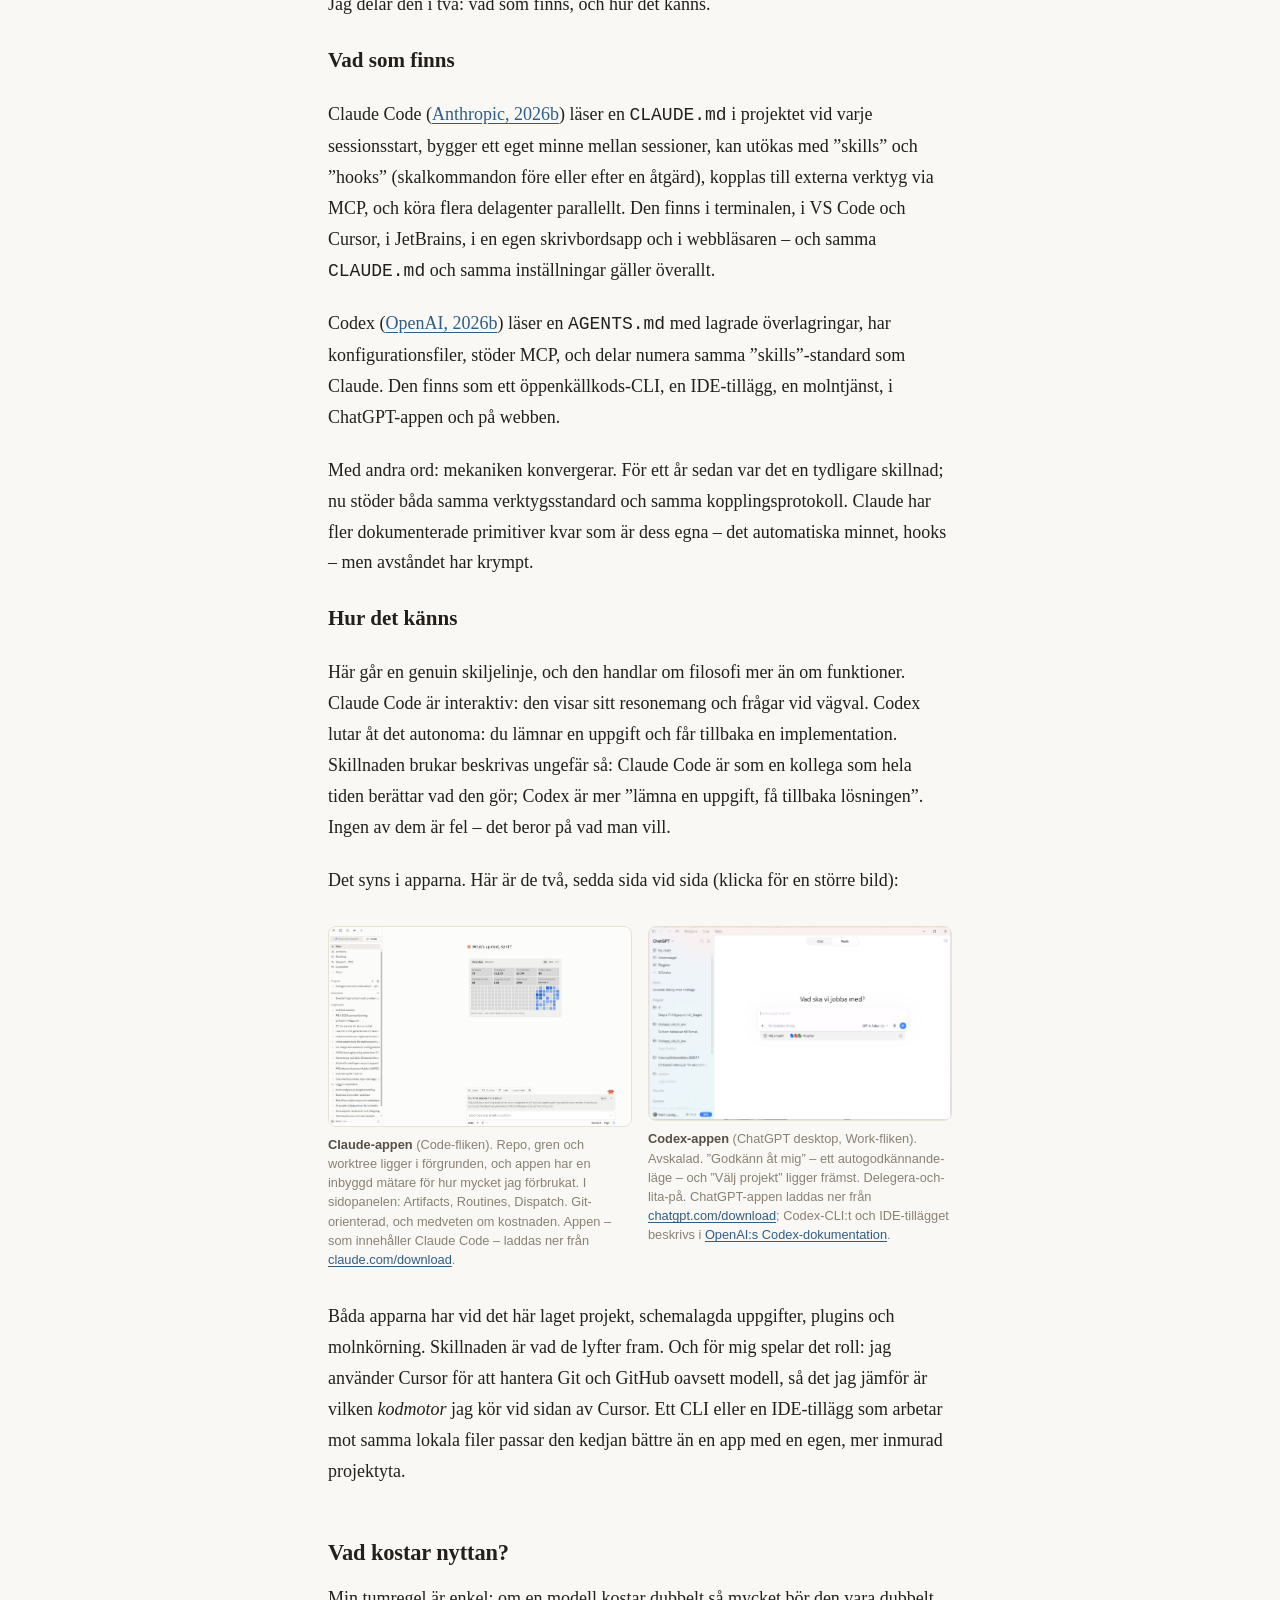
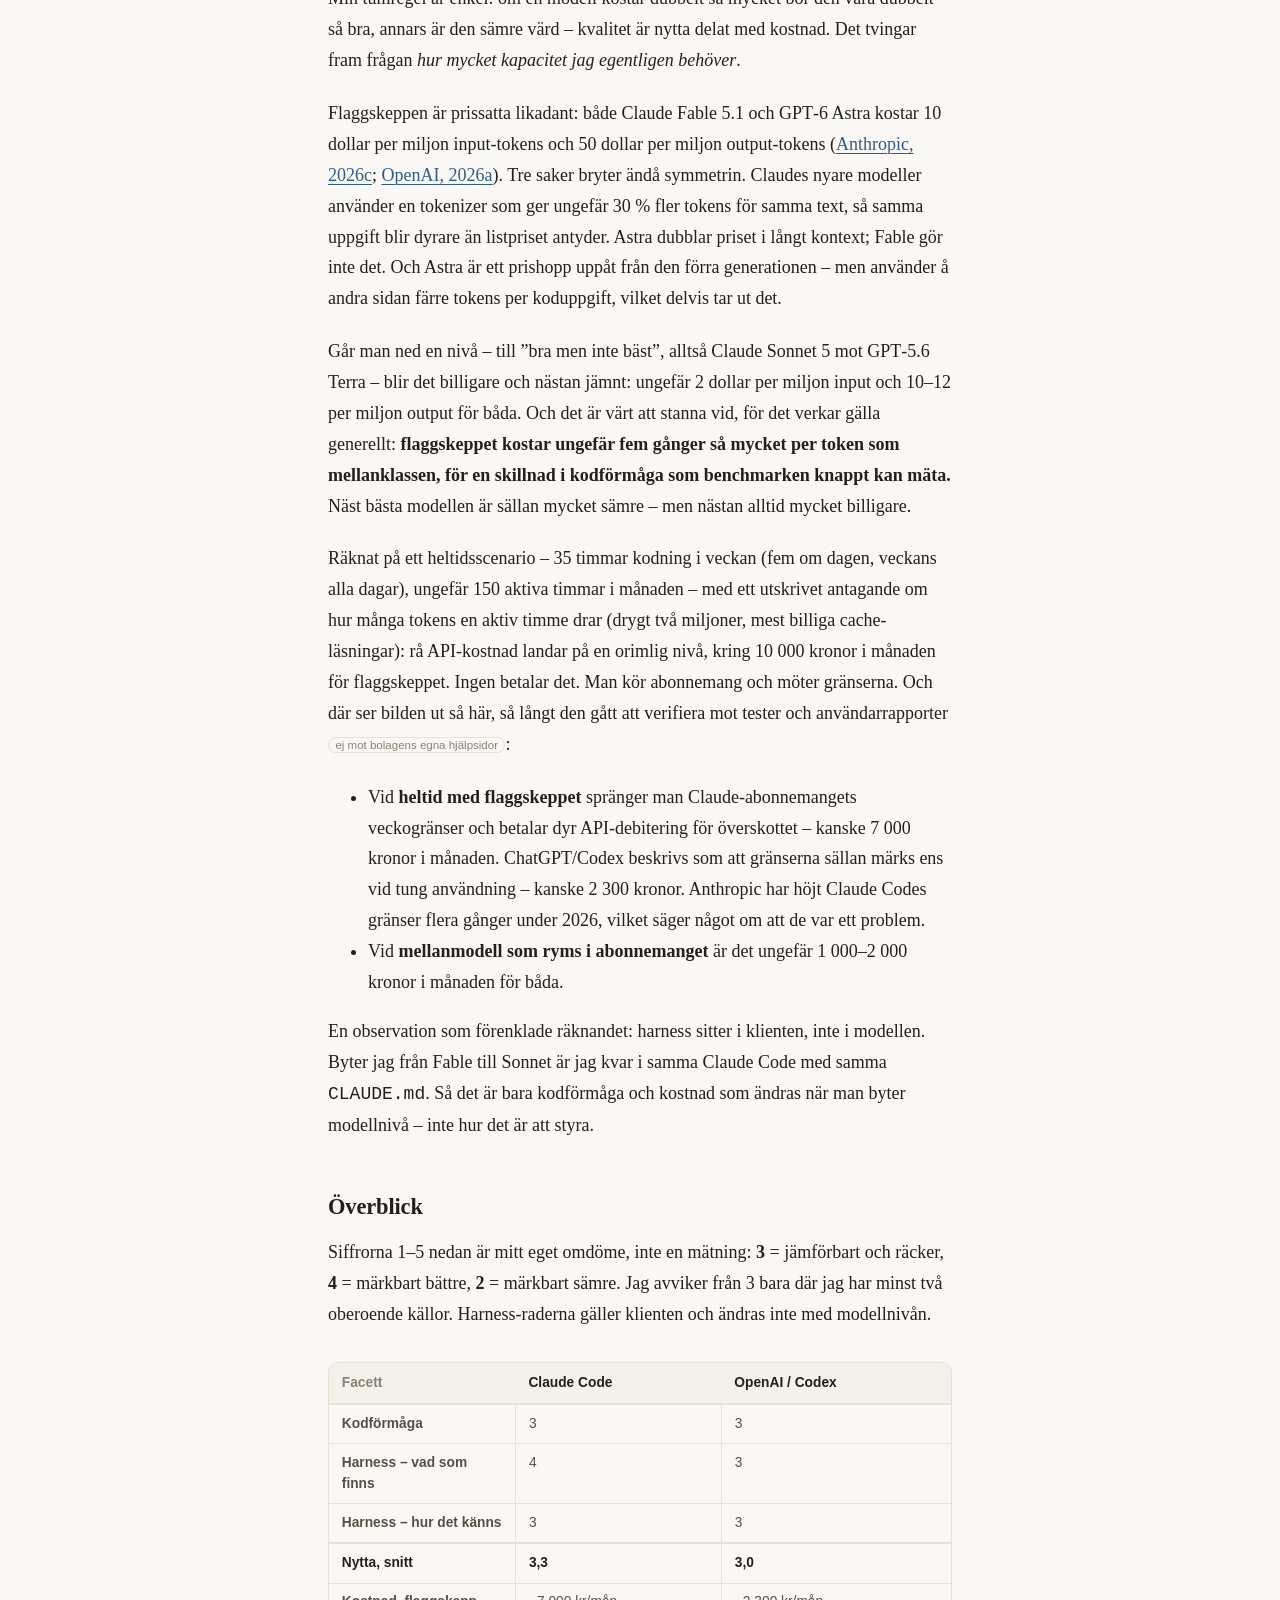
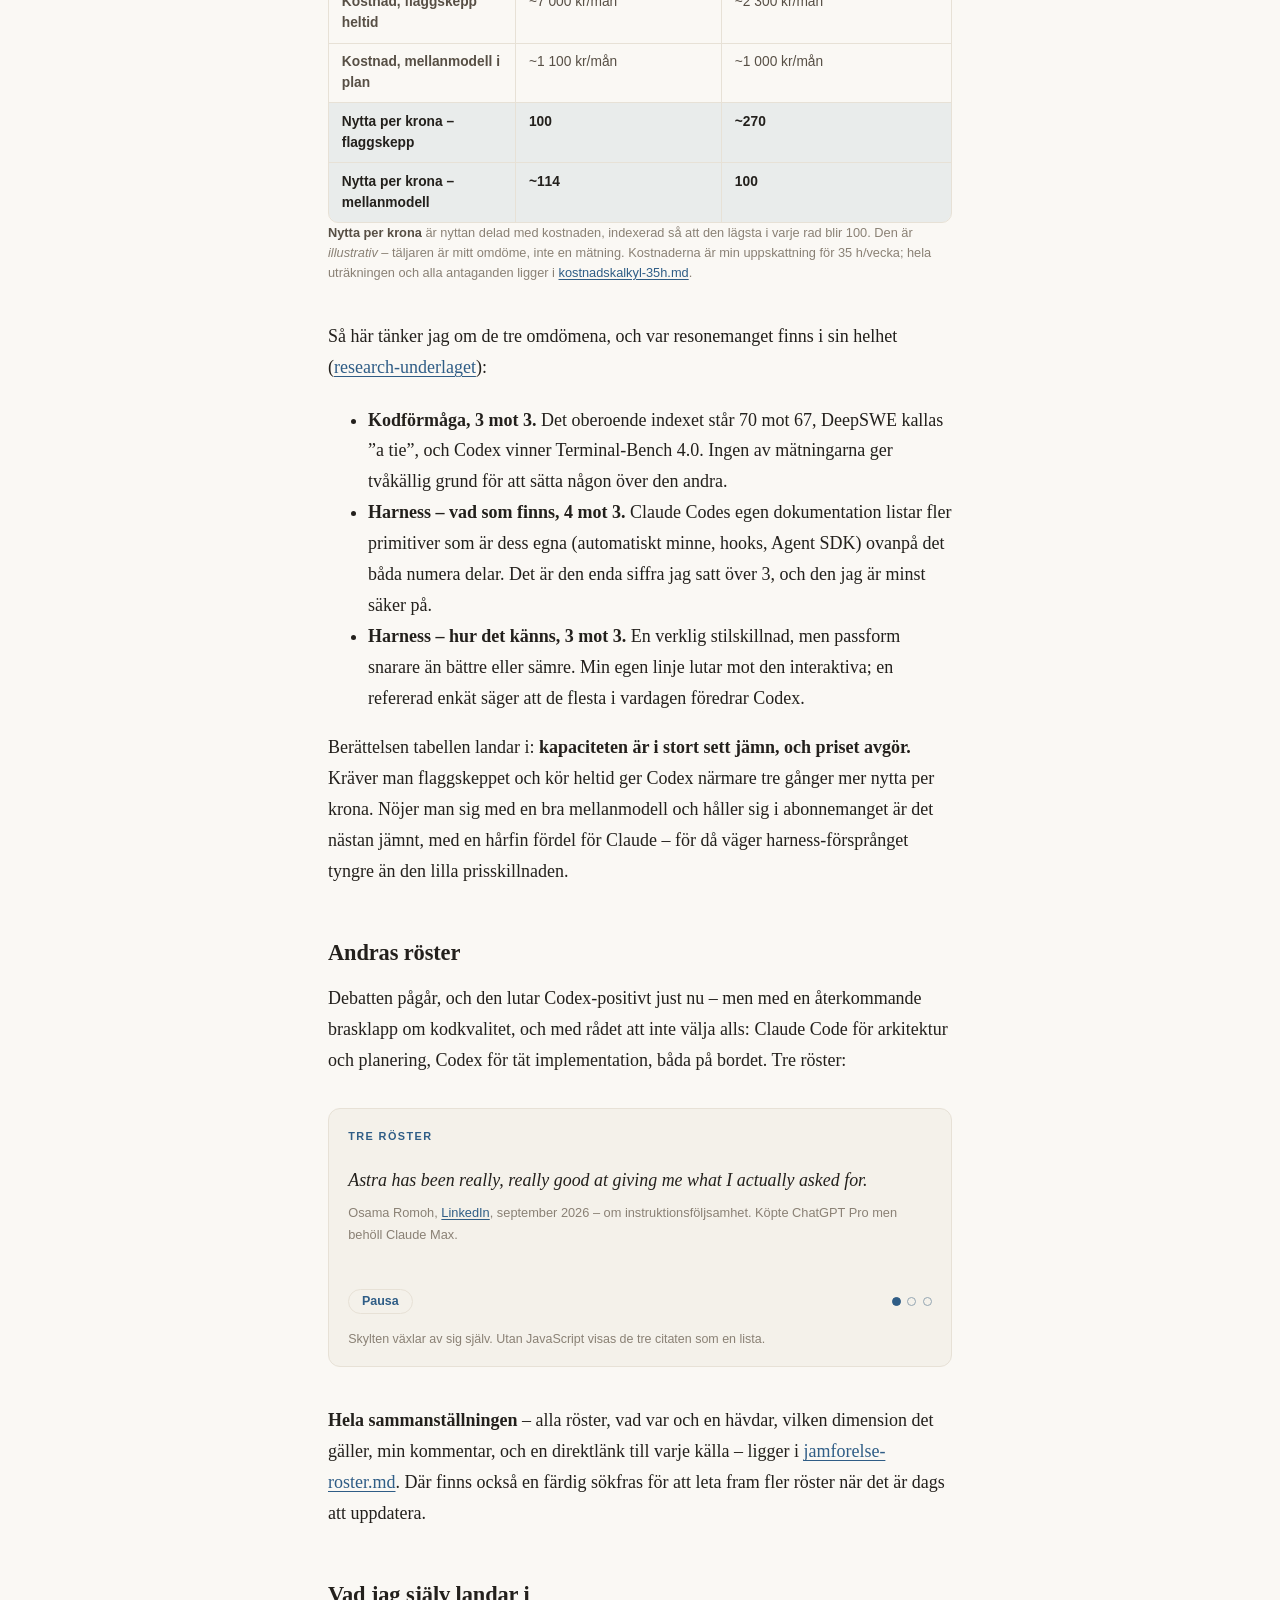
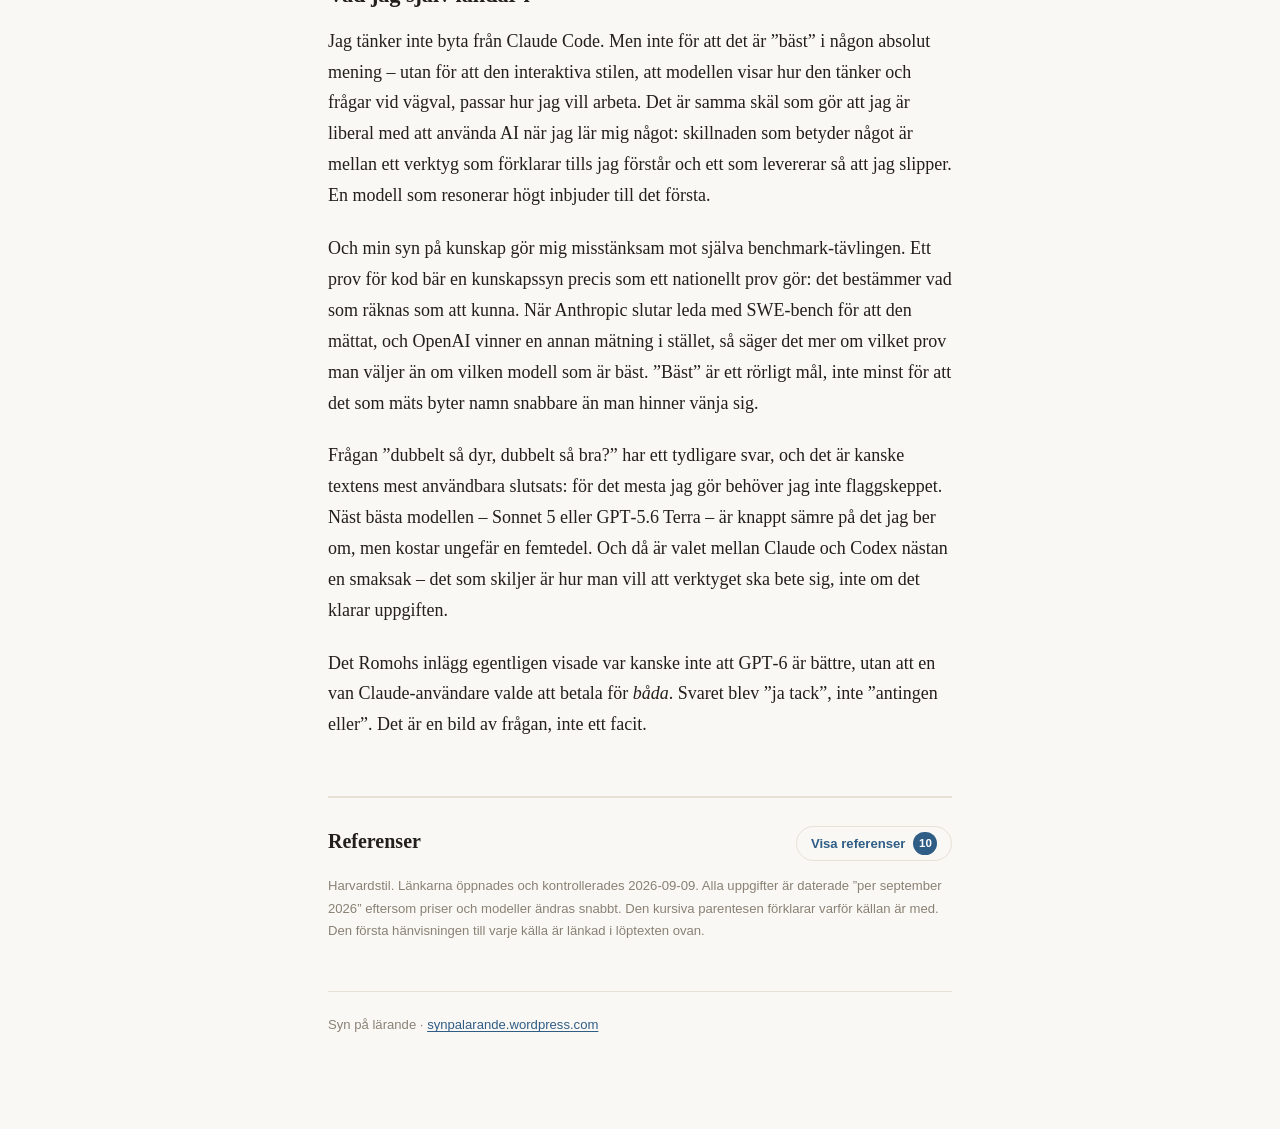
==== commit 0955ed3a: "Update README and HTML files for language switch enhancements and GitHub Pages activation - Updated " ====
--- a/synpalarande/Nr2/index.html
+++ b/synpalarande/Nr2/index.html
@@ -562,7 +562,7 @@
 
 </article>
 
-<a class="langbtn" href="index_eng.html" hreflang="en" aria-label="Read in English"><b>SV</b>&nbsp;&middot;&nbsp;EN</a>
+<a class="langbtn" href="index_eng.html" hreflang="en" aria-label="Read in English" title="Byt språk / switch language"><span class="langbtn__seg langbtn__seg--on">SV</span><span class="langbtn__seg">EN</span></a>
 
 <a class="corner corner-left" href="https://github.com/kentlundgren/Studier/tree/main/synpalarande/Nr2" target="_blank" rel="noopener">{ } GitHub</a>
 <button type="button" class="corner corner-right" id="techBtn" aria-label="Tekniköversikt">&lt;/&gt; teknik</button>
--- a/synpalarande/Nr2/styles.css
+++ b/synpalarande/Nr2/styles.css
@@ -1003,21 +1003,38 @@
 /* Språkväxlare, fast uppe till höger */
 .langbtn {
   position: fixed;
-  top: 14px;
-  right: 14px;
-  z-index: 45;
-  font-family: ui-monospace, SFMono-Regular, Menlo, Consolas, monospace;
-  font-size: 0.72rem;
-  letter-spacing: 0.04em;
-  color: var(--ink-faint);
+  top: 12px;
+  right: 12px;
+  z-index: 50;
+  display: inline-flex;
+  align-items: center;
+  gap: 0.15rem;
+  font-family: -apple-system, BlinkMacSystemFont, "Segoe UI", Roboto, Helvetica, Arial, sans-serif;
+  font-size: 0.8rem;
+  font-weight: 600;
+  letter-spacing: 0.02em;
+  color: var(--accent);
   background: var(--surface);
-  border: 1px solid var(--rule);
-  border-radius: 7px;
-  padding: 0.34rem 0.55rem;
+  border: 1.5px solid var(--accent);
+  border-radius: 999px;
+  padding: 0.3rem 0.5rem;
   text-decoration: none;
-  opacity: 0.75;
-  transition: opacity 0.15s ease, border-color 0.15s ease, color 0.15s ease;
+  box-shadow: 0 2px 8px rgba(0, 0, 0, 0.12);
+  transition: background 0.15s ease, color 0.15s ease;
+}
+.langbtn__seg {
+  padding: 0.1rem 0.42rem;
+  border-radius: 999px;
+  color: var(--ink-faint);
+}
+.langbtn__seg--on {
+  background: var(--accent);
+  color: #fff;
+}
+@media (prefers-color-scheme: dark) {
+  .langbtn__seg--on { color: #10100e; }
 }
 .langbtn:hover,
-.langbtn:focus-visible { opacity: 1; border-color: var(--accent); color: var(--accent); }
-.langbtn b { color: var(--ink); font-weight: 700; }
+.langbtn:focus-visible {
+  background: color-mix(in srgb, var(--accent) 12%, var(--surface));
+}
